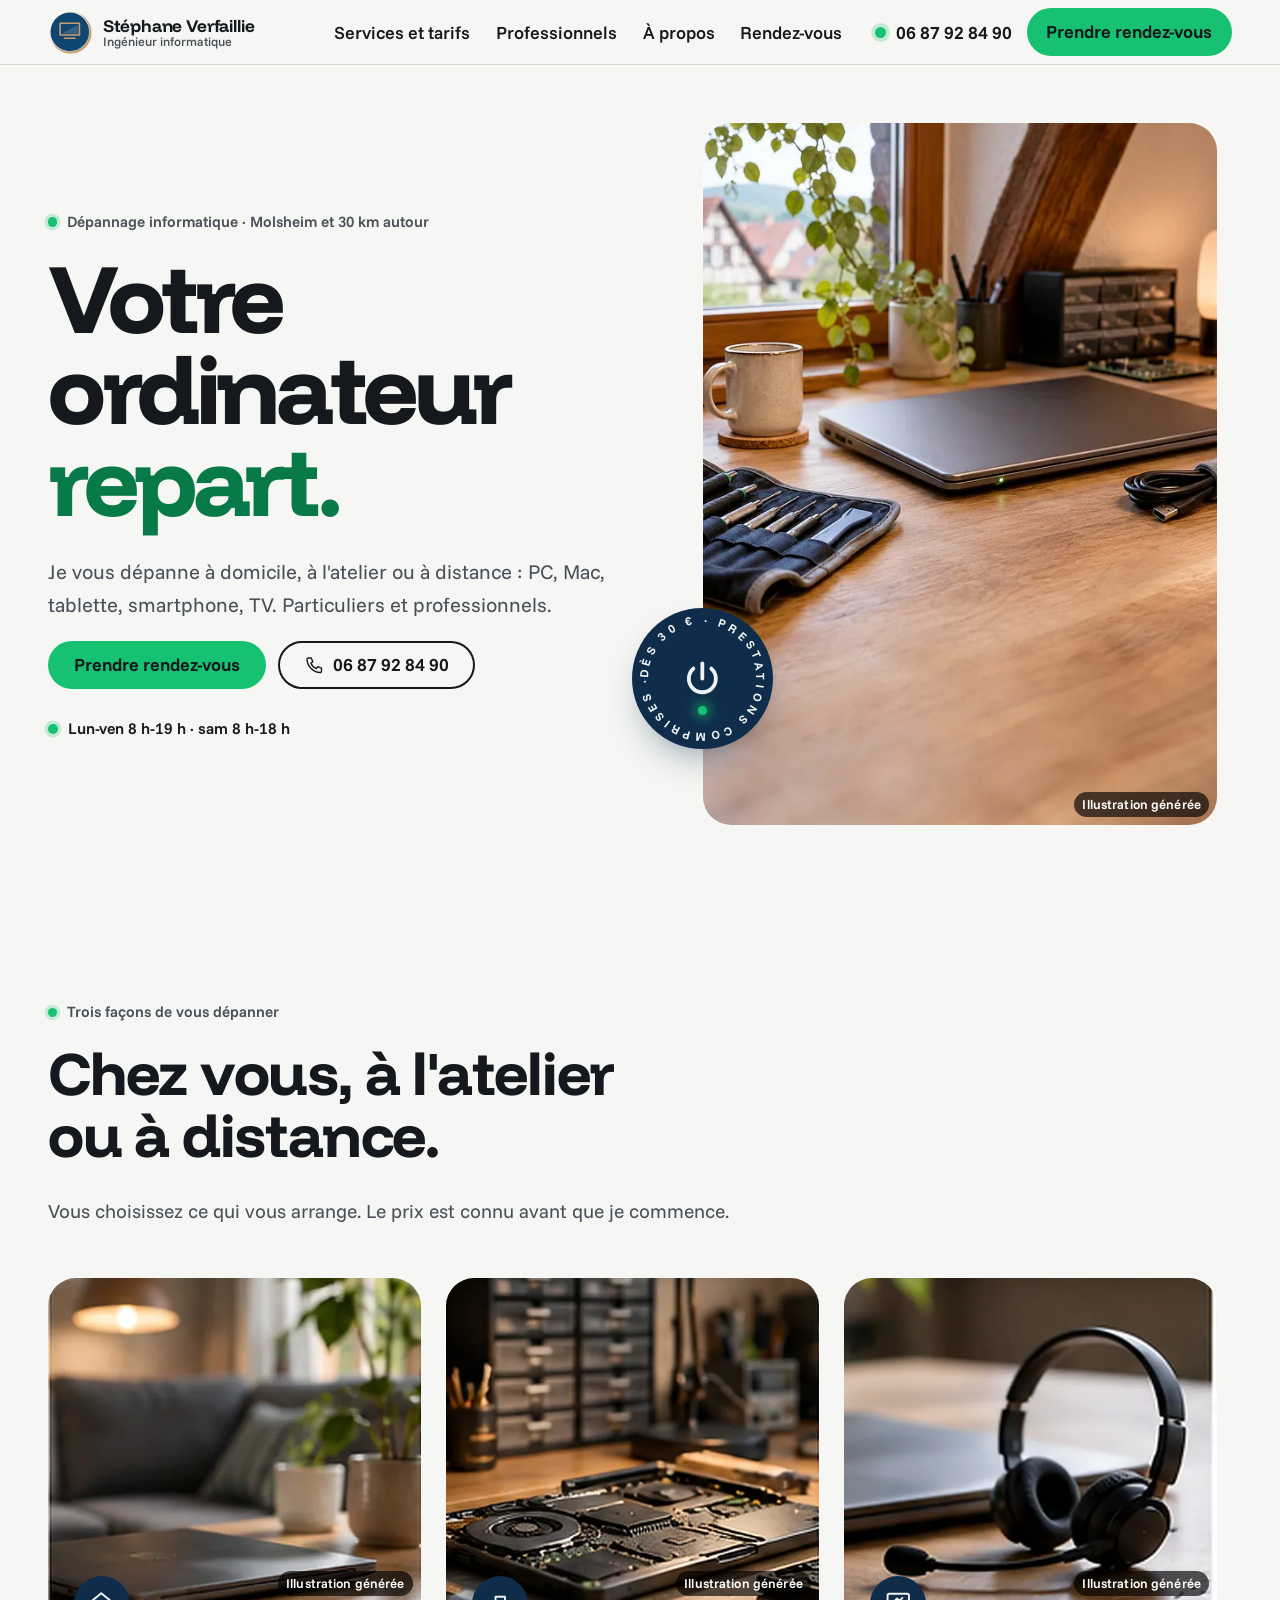
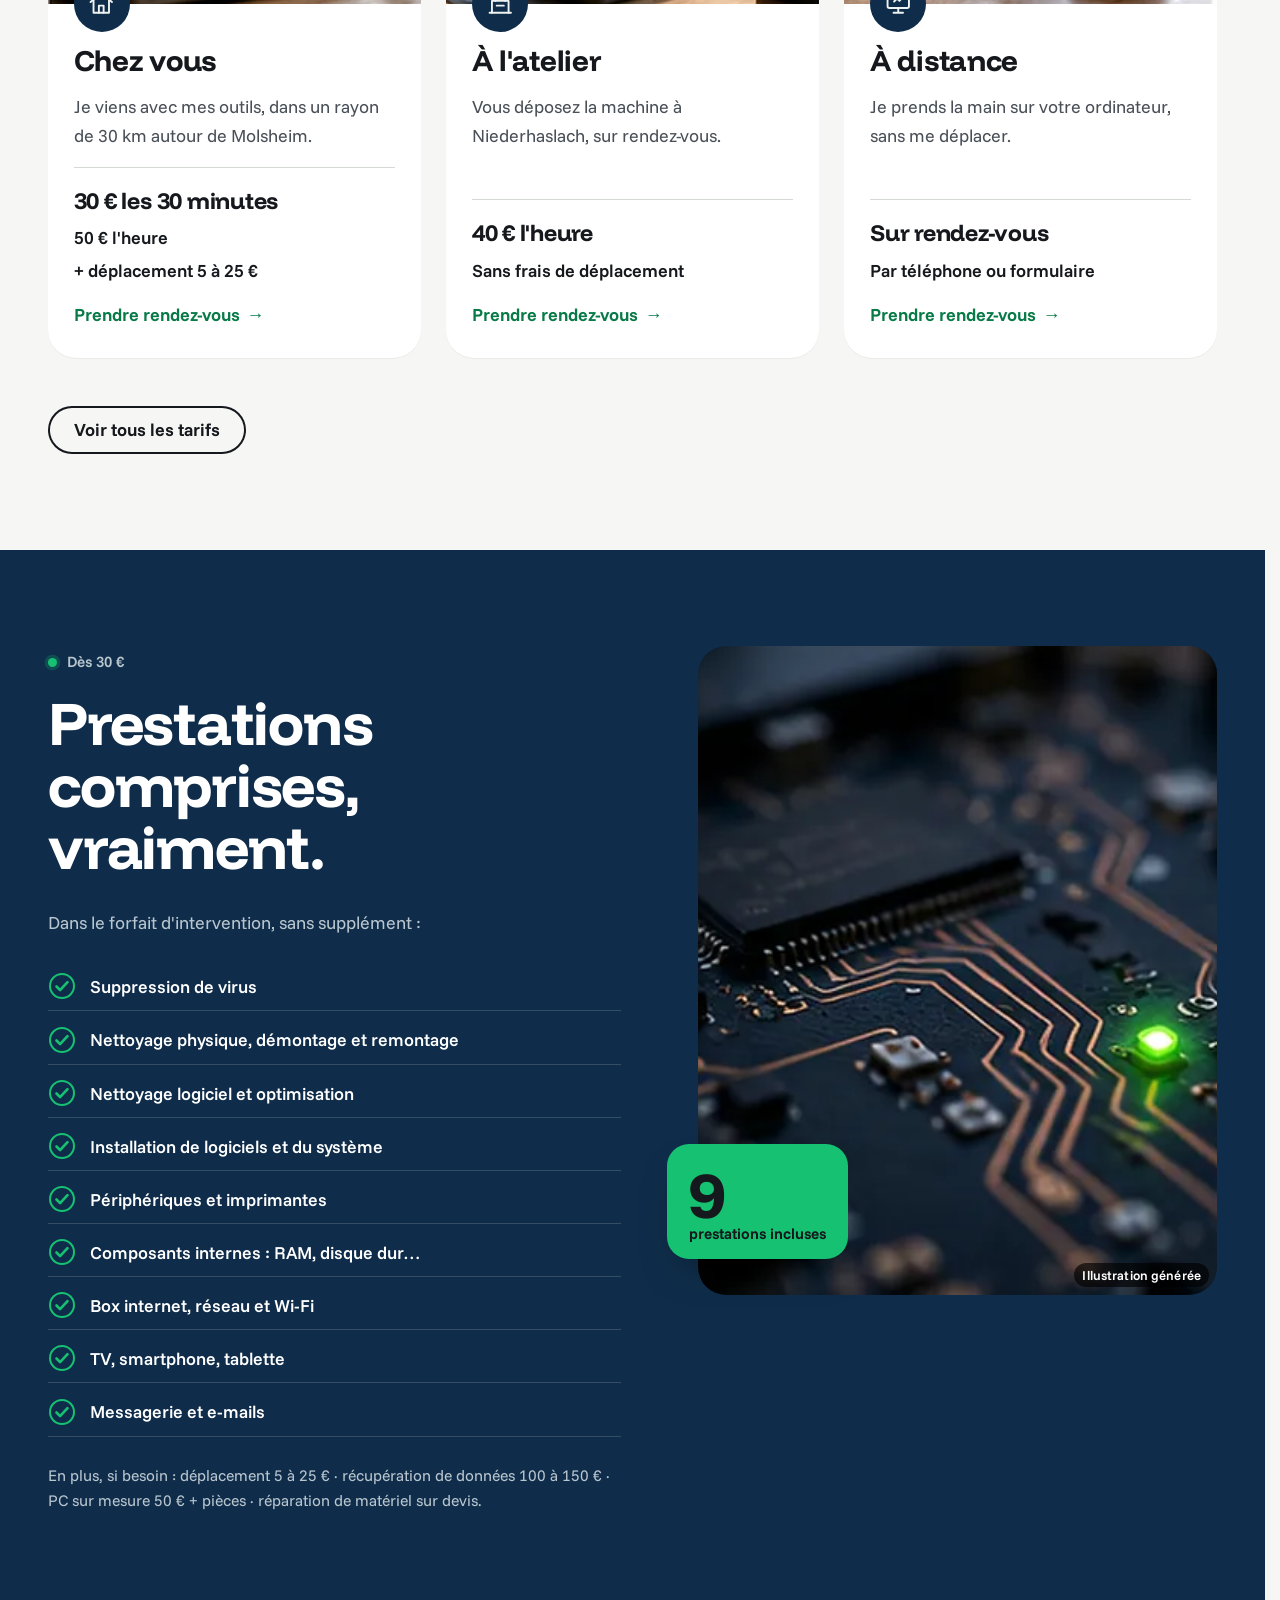
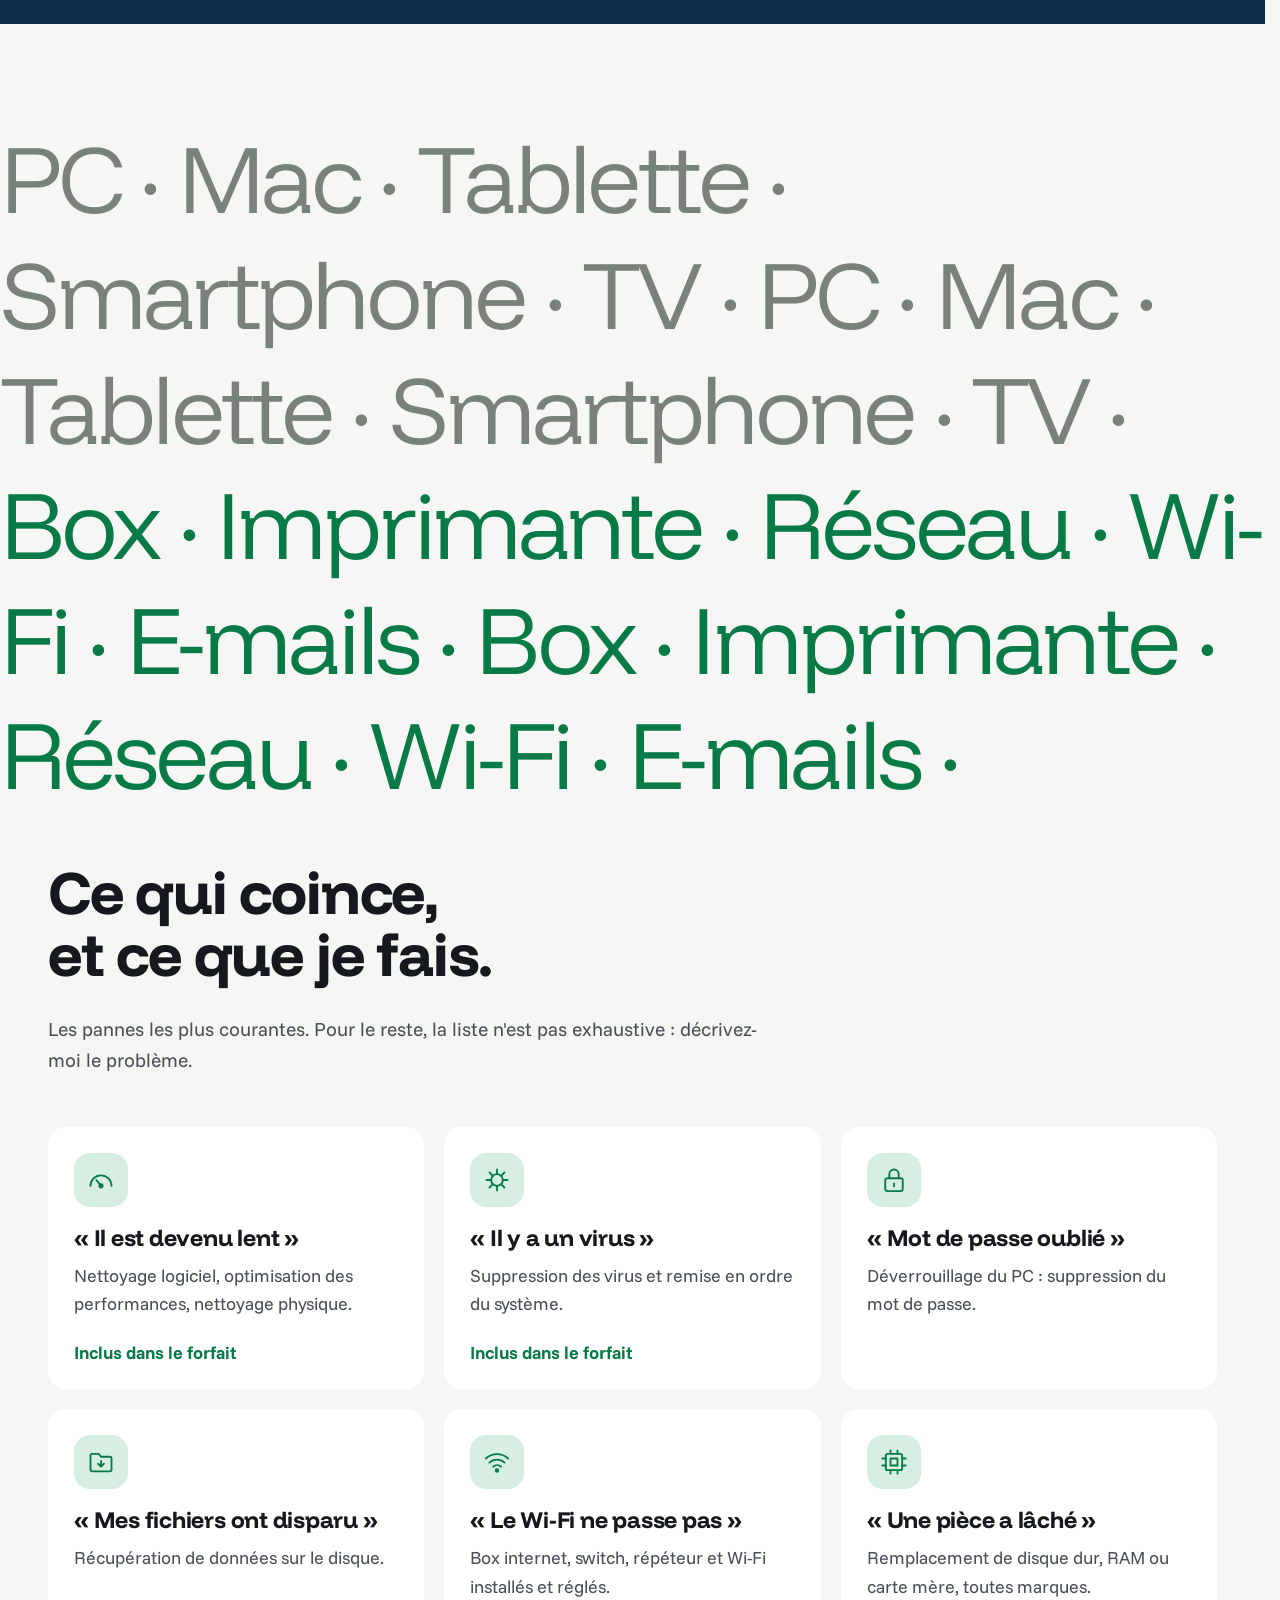
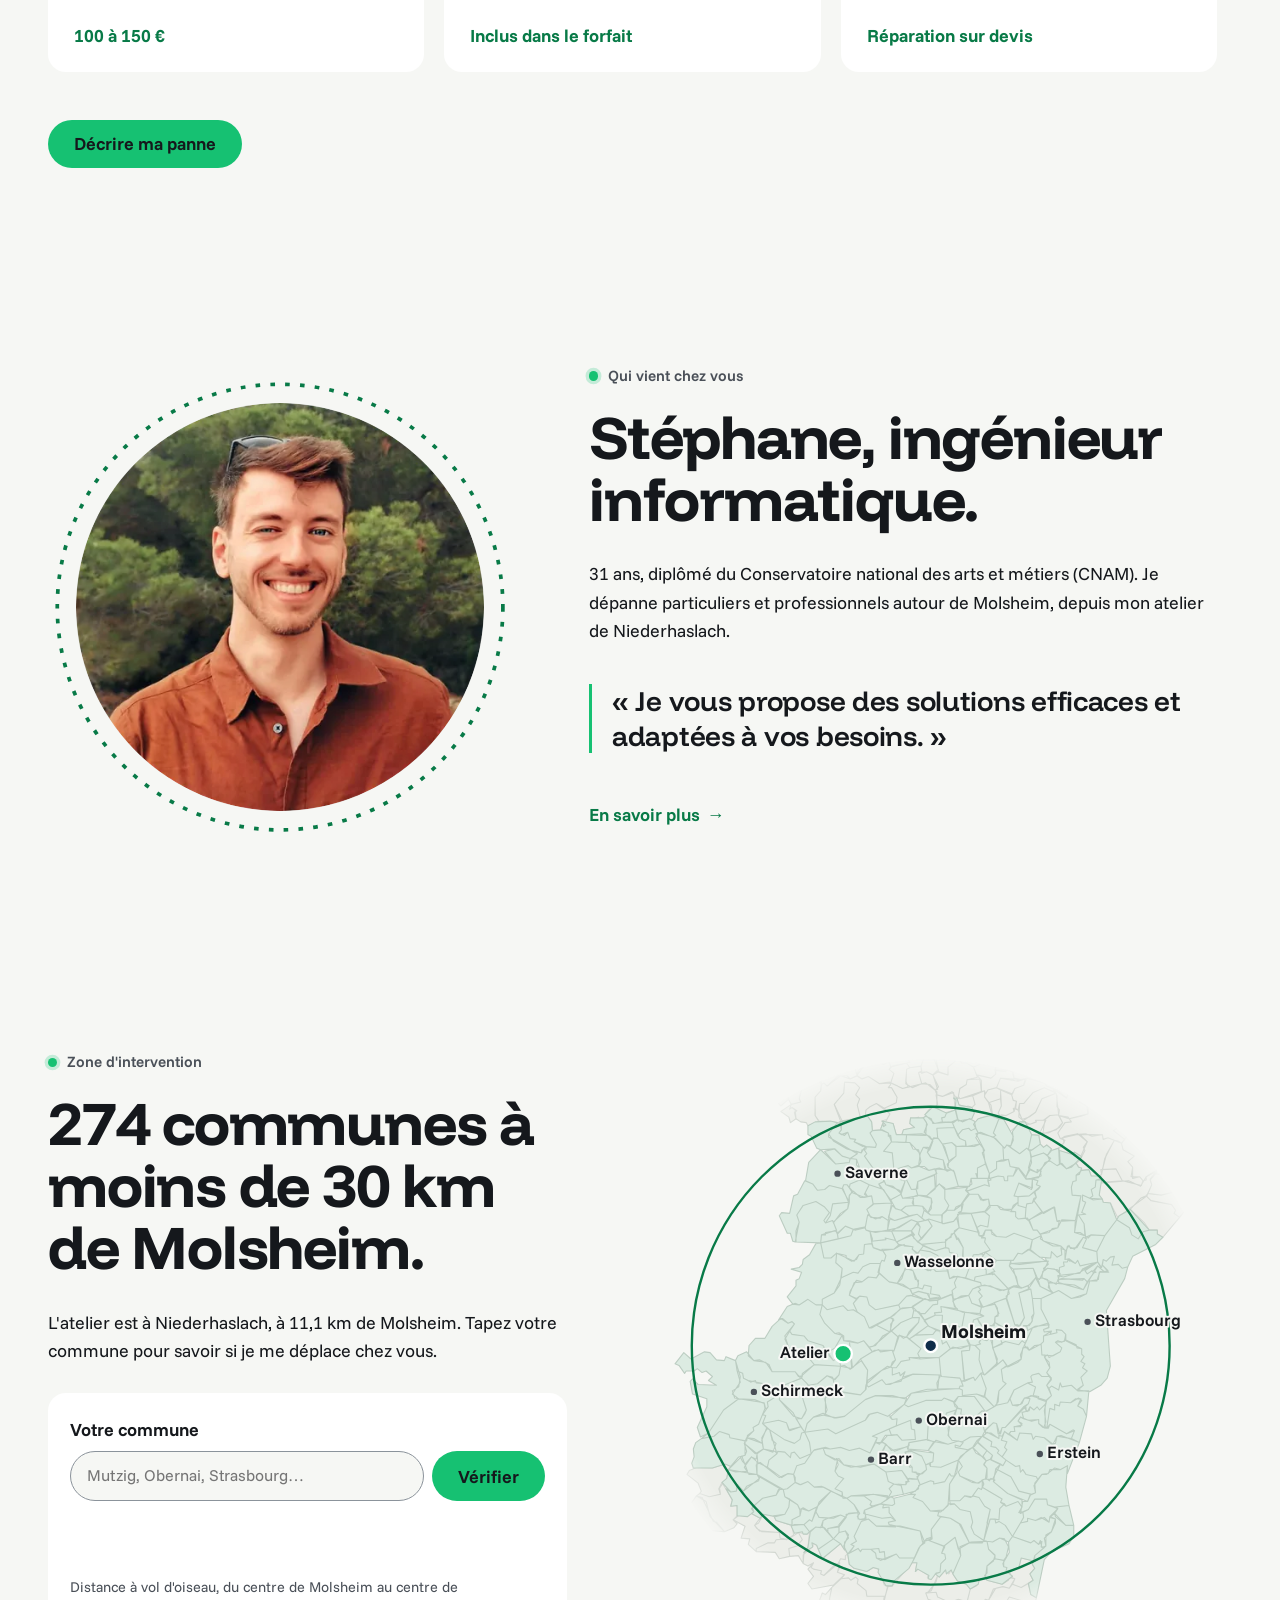
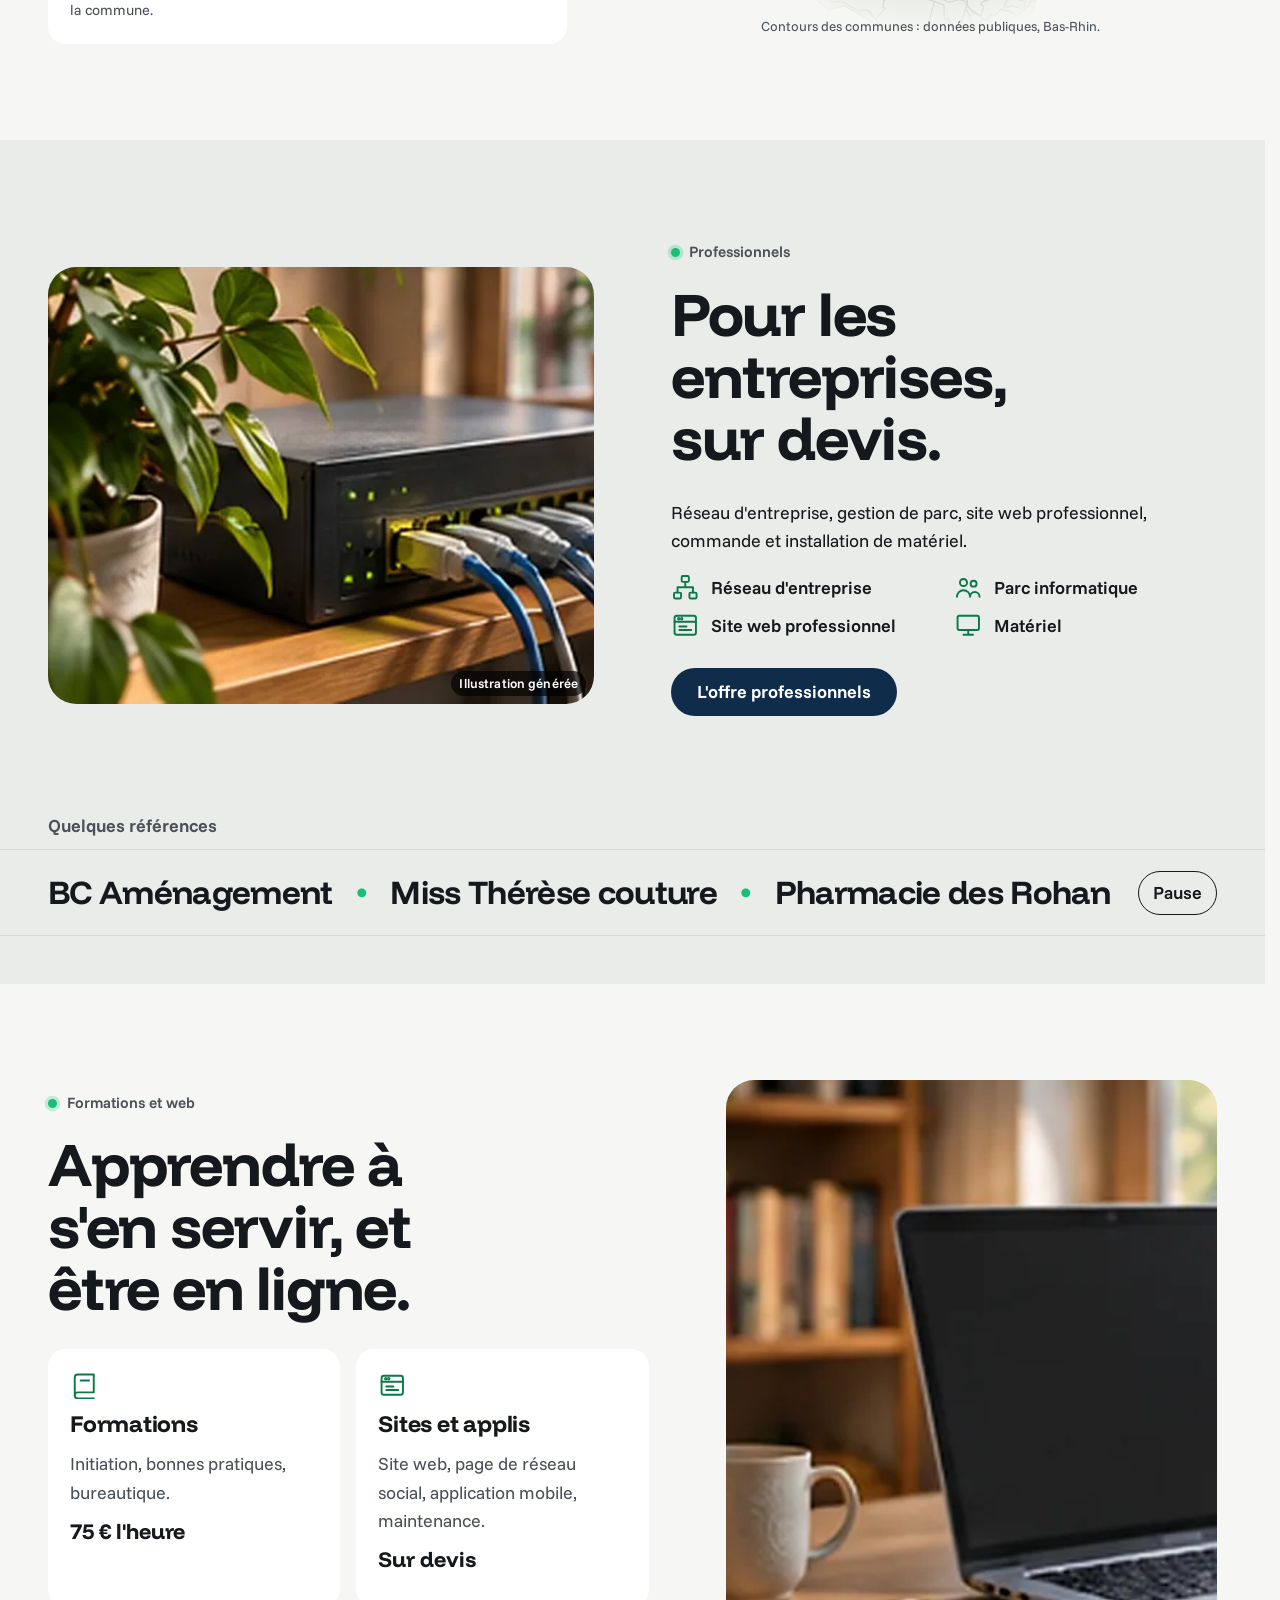
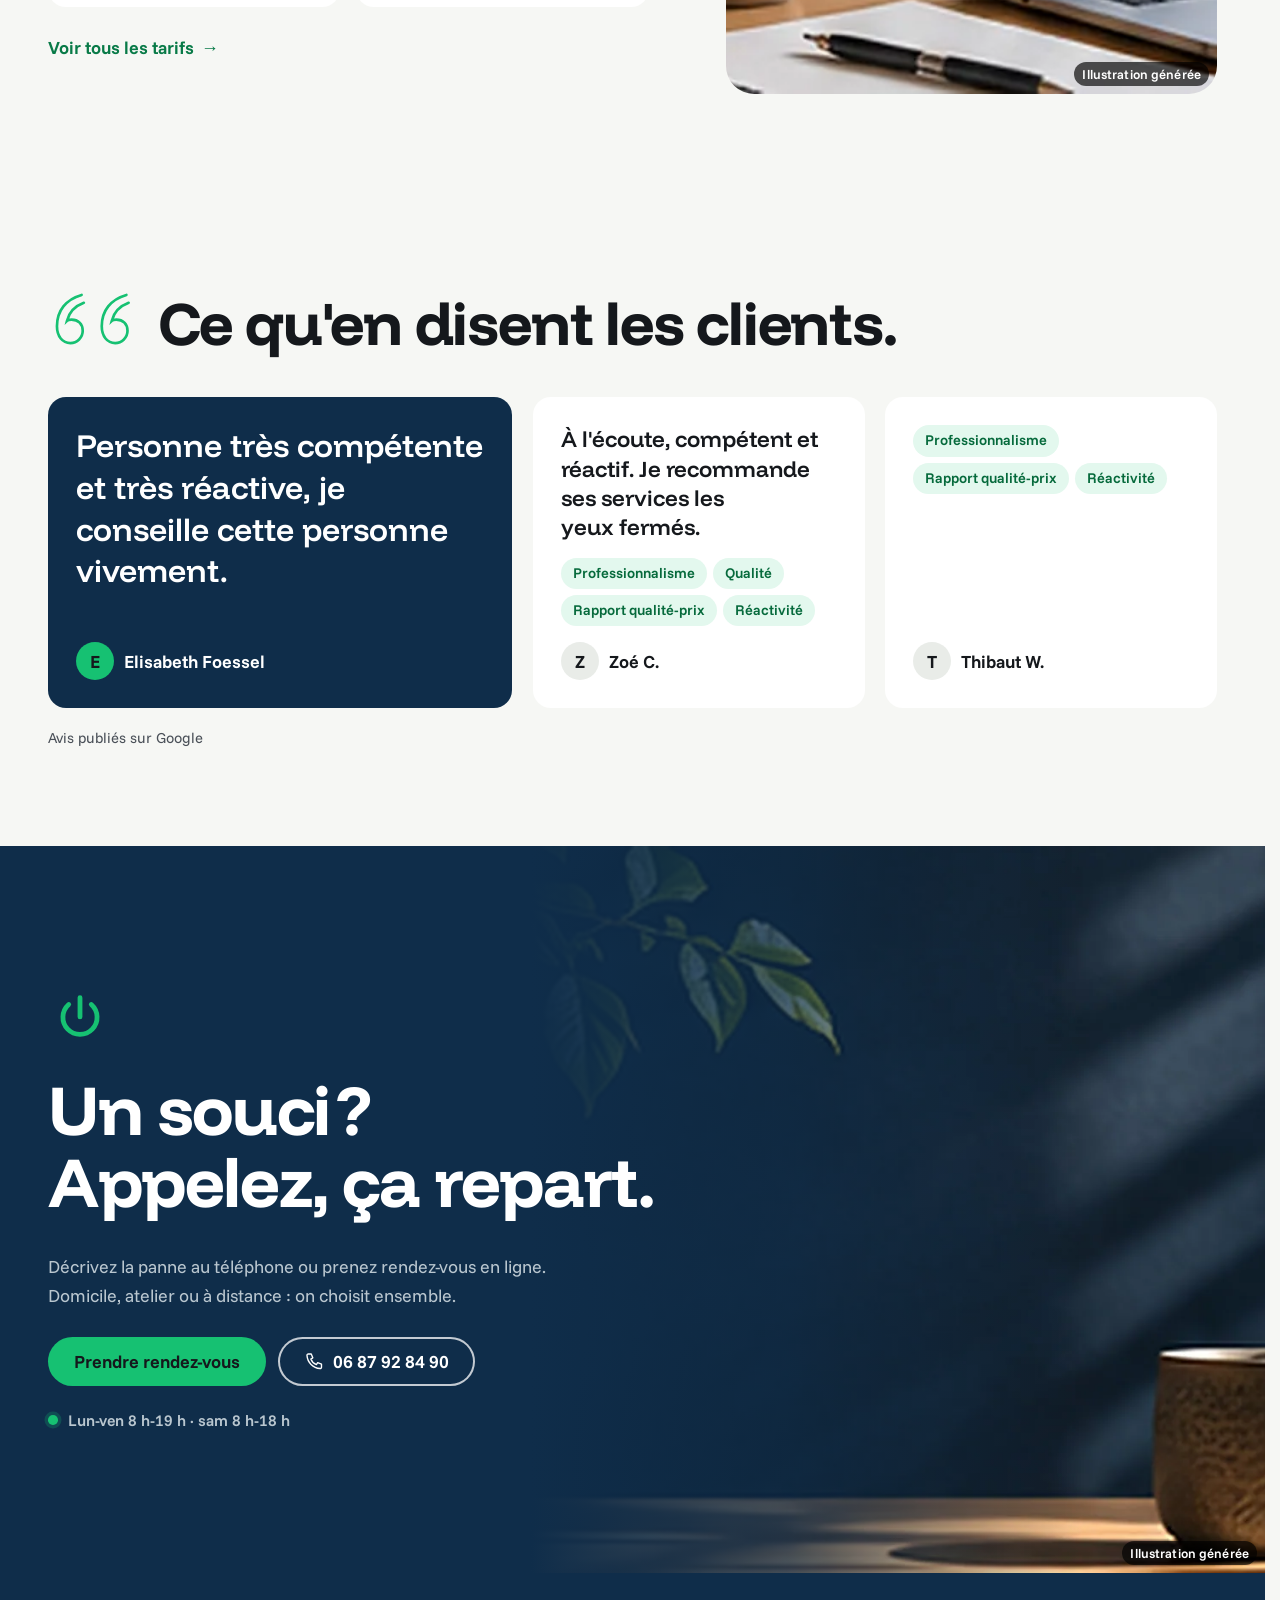
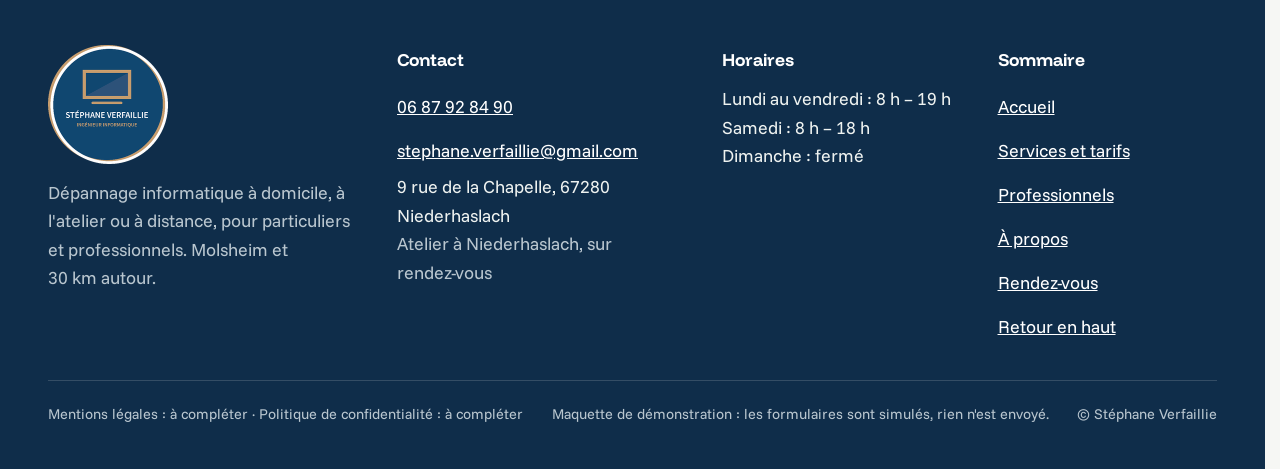
==== index.html @ b4c28b8e "Maquette v1" ====
<!doctype html>
<html lang="fr" data-v="1">
<head>
<meta charset="utf-8">
<meta name="viewport" content="width=device-width, initial-scale=1, viewport-fit=cover">
<title>Stéphane Verfaillie : dépannage informatique autour de Molsheim</title>
<meta name="description" content="Dépannage informatique à domicile, en atelier ou à distance, dès 30 €. PC, Mac, tablette, smartphone, TV. Molsheim et 30 km autour.">
<meta name="robots" content="noindex, nofollow">
<link rel="canonical" href="https://stephane-verfaillie-maquette.vercel.app/">
<style>:root{--fond:#f6f7f4;--texte:#15181c;--voile-fond:#0f2d4a;--ouverture-fond:#0f2d4a;--menu-fond:#f6f7f4}:root { --entete-h: 72px; --barres-h: 0px; } html { background: var(--fond); color: var(--texte); scrollbar-gutter: stable; } body { margin: 0; background: var(--fond); } html.js:not(.secours):not([data-arrivee="retour"]) [data-anime] { opacity: 0; } html.js:not(.secours):not([data-arrivee="retour"]) [data-anime].vu { opacity: 1; } [data-voile] { position: fixed; inset: 0; z-index: 900; background: var(--voile-fond); transform: translateY(100%); visibility: hidden; pointer-events: none; } html[data-arrivee="voile"]:not(.voile-leve):not(.secours) [data-voile] { transform: none; visibility: visible; } html.secours [data-voile] { visibility: hidden !important; } .ouverture-panneau { position: fixed; inset: 0; z-index: 850; display: none; place-content: center; justify-items: center; background: var(--ouverture-fond, var(--voile-fond)); color: var(--fond); text-align: center; } html.js[data-arrivee="intro"]:not(.secours):not(.intro-finie) .ouverture-panneau { display: grid; } html.defilement-bloque, html.defilement-bloque body, html.js[data-arrivee="intro"]:not(.secours):not(.intro-finie), html.js[data-arrivee="intro"]:not(.secours):not(.intro-finie) body, html[data-arrivee="voile"]:not(.voile-leve):not(.secours), html[data-arrivee="voile"]:not(.voile-leve):not(.secours) body { overflow: hidden; } html.js[data-arrivee="intro"]:not(.secours):not(.intro-finie) { background-color: var(--ouverture-fond, var(--voile-fond)); } html[data-arrivee="voile"]:not(.voile-leve):not(.secours) { background-color: var(--voile-fond); }</style>
<script>(function () {
var d = document.documentElement, ss = null, ls = null;
try { ss = window.sessionStorage; ls = window.localStorage; } catch (e) {}
d.classList.add('js');
var nav = performance.getEntriesByType ? performance.getEntriesByType('navigation')[0] : null;
var type = nav ? nav.type : 'navigate';
var depart = null;
try { depart = JSON.parse(ss.getItem('socle:depart') || 'null'); ss.removeItem('socle:depart'); } catch (e) {}
if (depart && !(Date.now() - depart.t < 15000)) depart = null;
var mode = type === 'back_forward' ? 'retour' : type === 'reload' ? 'intro' : depart ? 'voile' : 'intro';
d.setAttribute('data-arrivee', mode);
if (mode === 'voile' && depart.couleur) d.style.setProperty('--voile-fond', depart.couleur);
if (type === 'reload' && 'scrollRestoration' in history) {
history.scrollRestoration = 'manual';
}
try {
var choisie = ls && ls.getItem('socle:langue');
var langue = (d.lang || '').slice(0, 2);
if (choisie && choisie !== langue && type === 'navigate' && !depart) {
var alt = document.querySelector('link[rel="alternate"][hreflang="' + choisie + '"]');
if (alt) location.replace(new URL(alt.href).pathname + location.search + location.hash);
}
} catch (e) {}
setTimeout(function () { if (!d.classList.contains('demarre')) d.classList.add('secours'); }, 2000);
})();</script>
<link rel="preload" href="/assets/polices/funnel-display.woff2" as="font" type="font/woff2" crossorigin>
<link rel="stylesheet" href="/assets/css/socle.css?v=1">
<link rel="stylesheet" href="/assets/css/site.css?v=1">
<link rel="modulepreload" href="/assets/js/site.js?v=1">
<link rel="modulepreload" href="/assets/js/socle/index.js?v=1">
<script src="/assets/vendor/gsap.min.js" defer></script>
<script src="/assets/vendor/ScrollTrigger.min.js" defer></script>
<script src="/assets/vendor/SplitText.min.js" defer></script>
<script type="module" src="/assets/js/site.js?v=1"></script>
<meta name="theme-color" content="#f6f7f4">
<link rel="icon" href="/assets/images/favicon.svg" type="image/svg+xml">
<link rel="apple-touch-icon" href="/assets/images/apple-touch-icon.png">
<meta property="og:type" content="website">
<meta property="og:site_name" content="Stéphane Verfaillie">
<meta property="og:locale" content="fr_FR">
<meta property="og:title" content="Stéphane Verfaillie : dépannage informatique autour de Molsheim">
<meta property="og:description" content="Dépannage informatique à domicile, en atelier ou à distance, dès 30 €. PC, Mac, tablette, smartphone, TV. Molsheim et 30 km autour.">
<meta property="og:url" content="https://stephane-verfaillie-maquette.vercel.app/">
<meta property="og:image" content="https://stephane-verfaillie-maquette.vercel.app/assets/partage/accueil-fr.jpg">
<meta property="og:image:width" content="1200">
<meta property="og:image:height" content="630">
<meta property="og:image:alt" content="Stéphane Verfaillie, dépannage informatique : votre ordinateur repart">
<meta name="twitter:card" content="summary_large_image">
<script type="application/ld+json">{"@context":"https://schema.org","@type":"LocalBusiness","name":"Stéphane Verfaillie, dépannage informatique","url":"https://stephane-verfaillie-maquette.vercel.app/","telephone":"+33687928490","email":"stephane.verfaillie@gmail.com","address":{"@type":"PostalAddress","streetAddress":"9 rue de la Chapelle","postalCode":"67280","addressLocality":"Niederhaslach","addressCountry":"FR"},"areaServed":"Molsheim et 30 km alentour","priceRange":"dès 30 €","openingHoursSpecification":[{"@type":"OpeningHoursSpecification","dayOfWeek":["Monday","Tuesday","Wednesday","Thursday","Friday"],"opens":"08:00","closes":"19:00"},{"@type":"OpeningHoursSpecification","dayOfWeek":"Saturday","opens":"08:00","closes":"18:00"}],"description":"Dépannage informatique à domicile, en atelier ou à distance, pour particuliers et professionnels, autour de Molsheim."}</script>
</head>
<body id="haut">
<div data-voile data-forme="iris" aria-hidden="true"><div class="voile-contenu"><svg class="voile-marche" viewBox="0 0 120 120" width="56" height="56"><path d="M38.8 34.6 A32 32 0 1 0 81.2 34.6"/><path d="M60 22 V58"/></svg><span data-voile-libelle>Accueil</span></div></div>
<div class="ouverture-panneau" data-ouverture aria-hidden="true">
  <svg class="ouverture-marche" viewBox="0 0 120 120" width="120" height="120" data-ouverture-objet><circle class="om-fond" cx="60" cy="60" r="58"/><path class="om-anneau" d="M38.8 34.6 A32 32 0 1 0 81.2 34.6" pathLength="1"/><path class="om-trait" d="M60 22 V58" pathLength="1"/><circle class="om-led" cx="60" cy="104" r="4"/></svg>
  <span class="ouverture-trait"></span>
  <p class="ouverture-nom">Stéphane Verfaillie</p>
  <p class="ouverture-ligne">Dépannage informatique</p>
</div>
<a class="evitement" href="#contenu">Aller au contenu</a>
<header data-entete>
  <div class="entete-rangee">
    <a class="entete-logo" href="/" data-libelle="Accueil" aria-current="page">
      <img src="/assets/images/logo.svg" alt="" width="44" height="44"><span class="entete-nom">Stéphane Verfaillie<small>Ingénieur informatique</small></span>
    </a>
    <nav data-nav aria-label="Navigation principale">
      <ul><li><a href="/services" data-libelle="Services et tarifs">Services et tarifs</a></li><li><a href="/professionnels" data-libelle="Professionnels">Professionnels</a></li><li><a href="/a-propos" data-libelle="À propos">À propos</a></li><li><a href="/rendez-vous" data-libelle="Rendez-vous">Rendez-vous</a></li></ul>
    </nav>
    <div class="entete-actions">
      <a class="entete-tel" href="tel:+33687928490" aria-label="Appeler 06 87 92 84 90"><span class="voyant" data-statut-voyant aria-hidden="true"></span><span>06 87 92 84 90</span></a>
      <a class="bouton bouton--entete" href="/rendez-vous" data-libelle="Rendez-vous">Prendre rendez-vous</a>
      <button type="button" data-menu-bouton aria-controls="menu" aria-expanded="false" data-libelle-ouvrir="Menu" data-libelle-fermer="Fermer"><span data-libelle-bouton>Menu</span></button>
      <a class="menu-sansjs" href="#menu" data-menu-lien>Menu</a>
    </div>
  </div>
</header>
<script>/* Avant le premier affichage : rangées de la navigation (même règle que ajusterNav dans assets/js/socle/entete.js)
   et hauteur réelle de l'en-tête, pour que rien ne saute quand le JavaScript du site prend la main. */
(function () {
  var h = document.documentElement, u = document.querySelector('[data-nav] ul'), e = document.querySelector('[data-entete]');
  if (u) {
    var deborde = function () { return u.scrollWidth > u.clientWidth + 1; }, c = deborde();
    if (c && window.matchMedia('(min-width: 900px)').matches) {
      h.classList.add('nav-deux-rangees'); c = deborde();
      if (c) { h.classList.add('nav-deux-lignes'); var a = u.querySelector('a'); c = !a || u.getBoundingClientRect().height > a.getBoundingClientRect().height * 2.5; }
      if (c) h.classList.remove('nav-deux-rangees', 'nav-deux-lignes');
    }
    if (c) h.classList.add('nav-compacte');
  }
  if (e) h.style.setProperty('--entete-h', Math.round(e.getBoundingClientRect().height) + 'px');
})();</script>
<span id="menu-ferme" aria-hidden="true"></span>
<div id="menu" data-menu role="dialog" aria-modal="true" aria-label="Menu">
  <p class="menu-sansjs-fermer"><a href="#menu-ferme">Fermer</a></p>
  <ul><li style="--i:0"><a href="/" class="menu-lien" data-libelle="Accueil" aria-current="page">Accueil</a></li><li style="--i:1"><a href="/services" class="menu-lien" data-libelle="Services et tarifs">Services et tarifs</a></li><li style="--i:2"><a href="/professionnels" class="menu-lien" data-libelle="Professionnels">Professionnels</a></li><li style="--i:3"><a href="/a-propos" class="menu-lien" data-libelle="À propos">À propos</a></li><li style="--i:4"><a href="/rendez-vous" class="menu-lien" data-libelle="Rendez-vous">Rendez-vous</a></li></ul>
  <p><a class="bouton" href="tel:+33687928490">Appeler 06 87 92 84 90</a></p>
</div>
<main id="contenu" tabindex="-1">
<section class="hero" id="debut">
  <div class="hero-texte">
    <p class="surtitre hero-surtitre masque-ecran-tres-bas" data-anime="gsap"><span class="voyant" aria-hidden="true"></span>Dépannage informatique · Molsheim et 30 km autour</p>
    <h1 class="hero-titre"><span class="ligne-masque"><span class="hero-ligne">Votre ordinateur</span></span><span class="ligne-masque"><span class="hero-ligne"><em>repart.</em></span></span></h1>
    <p class="hero-intro masque-ecran-tres-bas" data-anime="gsap">Je vous dépanne à domicile, à l&#39;atelier ou à distance : PC, Mac, tablette, smartphone, TV. Particuliers et professionnels.</p>
    <p class="hero-actions" data-anime="gsap">
      <a href="/rendez-vous" class="bouton" data-libelle="Rendez-vous" data-action-principale data-survol="magnetique">Prendre rendez-vous</a>
      <a class="bouton bouton--contour" href="tel:+33687928490" aria-label="Appeler le 06 87 92 84 90"><svg class="icone icone--bouton" viewBox="0 0 24 24" fill="none" stroke="currentColor" stroke-width="1.6" stroke-linecap="round" stroke-linejoin="round" aria-hidden="true"><path d="M5 3.5h3.5l1.8 4.5-2.3 1.5a11 11 0 0 0 6.5 6.5l1.5-2.3 4.5 1.8V19a1.5 1.5 0 0 1-1.6 1.5A16.5 16.5 0 0 1 3.5 5.1 1.5 1.5 0 0 1 5 3.5Z"/></svg>06 87 92 84 90</a>
    </p>
    <div class="hero-bas" data-anime="gsap">
      <p class="statut " data-statut data-info-cle><span class="voyant voyant--vit" aria-hidden="true"></span><span data-statut-texte>Lun-ven 8 h-19 h · sam 8 h-18 h</span></p>
      <div class="pastille" data-iris-centre="disque">
        <svg class="pastille-texte" viewBox="0 0 200 200" aria-hidden="true" data-effet="badge"><defs><path id="pastille-cercle" d="M100 100 m-77 0 a77 77 0 1 1 154 0 a77 77 0 1 1 -154 0"/></defs><text><textPath href="#pastille-cercle" textLength="482" lengthAdjust="spacing">Dès 30 € · prestations comprises · </textPath></text></svg>
        <svg class="pastille-marche" viewBox="0 0 120 120" aria-hidden="true"><path d="M38.8 34.6 A32 32 0 1 0 81.2 34.6"/><path d="M60 22 V58"/></svg>
        <span class="pastille-led" aria-hidden="true" data-boucle-css></span>
        <span class="visuellement-cache">Dès 30 €, prestations comprises</span>
      </div>
    </div>
  </div>
  <figure class="media hero-photo" data-grok data-fx="parallaxe" data-fx-force="6" data-boucle-css style="--cadrage:50% 50%">
  <picture>
    <img src="/assets/images/grok/accueil-ouverture-784.webp" srcset="/assets/images/grok/accueil-ouverture-480.webp 480w, /assets/images/grok/accueil-ouverture-640.webp 640w, /assets/images/grok/accueil-ouverture-784.webp 784w" sizes="(max-width: 760px) 92vw, 42vw" alt="Portable fermé sur un établi clair près d&#39;une fenêtre, son voyant vert allumé" width="784" height="980" fetchpriority="high" loading="eager" decoding="async">
  </picture><figcaption class="mention-ia">Illustration générée</figcaption>
</figure>
</section>
<section class="facons section" id="facons">
  <div class="conteneur">
    <div class="section-tete">
      <p class="surtitre"><span class="voyant" aria-hidden="true"></span>Trois façons de vous dépanner</p>
      <h2 data-anime="lignes">Chez vous, à l&#39;atelier ou à distance.</h2>
      <p data-anime>Vous choisissez ce qui vous arrange. Le prix est connu avant que je commence.</p>
    </div>
    <div class="facons-grille rangee-tel" data-anime="cascade" tabindex="0" role="region" aria-label="Trois façons de vous dépanner">
      <article class="facon">
        <figure class="media facon-media" data-grok style="--cadrage:50% 50%">
  <picture>
    <img src="/assets/images/grok/facon-domicile-784.webp" srcset="/assets/images/grok/facon-domicile-480.webp 480w, /assets/images/grok/facon-domicile-640.webp 640w, /assets/images/grok/facon-domicile-784.webp 784w" sizes="(max-width: 760px) 92vw, 30vw" alt="Portable fermé sur la table basse d&#39;un salon" width="784" height="1176" loading="lazy" decoding="async">
  </picture><figcaption class="mention-ia">Illustration générée</figcaption>
</figure>
        <div class="facon-corps">
          <span class="facon-icone"><svg class="icone" viewBox="0 0 24 24" fill="none" stroke="currentColor" stroke-width="1.6" stroke-linecap="round" stroke-linejoin="round" aria-hidden="true"><path d="M3 11 12 3.5 21 11"/><path d="M5.5 9v11h13V9"/><path d="M10 20v-6h4v6"/></svg></span>
          <h3>Chez vous</h3>
          <p>Je viens avec mes outils, dans un rayon de 30 km autour de Molsheim.</p>
          <ul class="facon-prix"><li data-prix>30 € les 30 minutes</li><li>50 € l&#39;heure</li><li>+ déplacement 5 à 25 €</li></ul>
          <a href="/rendez-vous?lieu=domicile" class="lien-fleche" data-libelle="Rendez-vous">Prendre rendez-vous</a>
        </div>
      </article><article class="facon">
        <figure class="media facon-media" data-grok style="--cadrage:50% 50%">
  <picture>
    <img src="/assets/images/grok/facon-atelier-784.webp" srcset="/assets/images/grok/facon-atelier-480.webp 480w, /assets/images/grok/facon-atelier-640.webp 640w, /assets/images/grok/facon-atelier-784.webp 784w" sizes="(max-width: 760px) 92vw, 30vw" alt="Portable ouvert par en dessous sur un établi, sous une lampe" width="784" height="1176" loading="lazy" decoding="async">
  </picture><figcaption class="mention-ia">Illustration générée</figcaption>
</figure>
        <div class="facon-corps">
          <span class="facon-icone"><svg class="icone" viewBox="0 0 24 24" fill="none" stroke="currentColor" stroke-width="1.6" stroke-linecap="round" stroke-linejoin="round" aria-hidden="true"><path d="M3 20h18"/><path d="M5 20V10h14v10"/><path d="M8 10V6.5h8V10"/><path d="M9 14h6"/></svg></span>
          <h3>À l&#39;atelier</h3>
          <p>Vous déposez la machine à Niederhaslach, sur rendez-vous.</p>
          <ul class="facon-prix"><li data-prix>40 € l&#39;heure</li><li>Sans frais de déplacement</li></ul>
          <a href="/rendez-vous?lieu=atelier" class="lien-fleche" data-libelle="Rendez-vous">Prendre rendez-vous</a>
        </div>
      </article><article class="facon">
        <figure class="media facon-media" data-grok style="--cadrage:50% 50%">
  <picture>
    <img src="/assets/images/grok/facon-distance-784.webp" srcset="/assets/images/grok/facon-distance-480.webp 480w, /assets/images/grok/facon-distance-640.webp 640w, /assets/images/grok/facon-distance-784.webp 784w" sizes="(max-width: 760px) 92vw, 30vw" alt="Casque micro posé sur un bureau, près d&#39;une fenêtre" width="784" height="1176" loading="lazy" decoding="async">
  </picture><figcaption class="mention-ia">Illustration générée</figcaption>
</figure>
        <div class="facon-corps">
          <span class="facon-icone"><svg class="icone" viewBox="0 0 24 24" fill="none" stroke="currentColor" stroke-width="1.6" stroke-linecap="round" stroke-linejoin="round" aria-hidden="true"><rect x="3" y="4" width="18" height="12" rx="1.5"/><path d="M8 20h8M12 16v4"/><path d="M8.5 10.5 11 8l2 2 2.5-2.5"/></svg></span>
          <h3>À distance</h3>
          <p>Je prends la main sur votre ordinateur, sans me déplacer.</p>
          <ul class="facon-prix"><li data-prix>Sur rendez-vous</li><li>Par téléphone ou formulaire</li></ul>
          <a href="/rendez-vous?lieu=distance" class="lien-fleche" data-libelle="Rendez-vous">Prendre rendez-vous</a>
        </div>
      </article>
    </div>
    <p class="section-pied" data-anime><a href="/services#tarifs" class="bouton bouton--contour" data-libelle="Services et tarifs">Voir tous les tarifs</a></p>
  </div>
</section>
<section class="compris bande-nuit" id="compris">
  <div class="conteneur compris-grille">
    <div class="compris-texte">
      <p class="surtitre surtitre--clair"><span class="voyant" aria-hidden="true"></span>Dès 30 €</p>
      <h2 data-anime="lignes">Prestations comprises, vraiment.</h2>
      <p data-anime>Dans le forfait d&#39;intervention, sans supplément :</p>
      <ul class="compris-liste"><li data-coche><svg class="coche" viewBox="0 0 28 28" aria-hidden="true" data-effet="coche"><circle cx="14" cy="14" r="12" pathLength="1"/><path d="M8.5 14.5l3.6 3.6 7.4-8" pathLength="1"/></svg><span>Suppression de virus</span></li><li data-coche><svg class="coche" viewBox="0 0 28 28" aria-hidden="true" data-effet="coche"><circle cx="14" cy="14" r="12" pathLength="1"/><path d="M8.5 14.5l3.6 3.6 7.4-8" pathLength="1"/></svg><span>Nettoyage physique, démontage et remontage</span></li><li data-coche><svg class="coche" viewBox="0 0 28 28" aria-hidden="true" data-effet="coche"><circle cx="14" cy="14" r="12" pathLength="1"/><path d="M8.5 14.5l3.6 3.6 7.4-8" pathLength="1"/></svg><span>Nettoyage logiciel et optimisation</span></li><li data-coche><svg class="coche" viewBox="0 0 28 28" aria-hidden="true" data-effet="coche"><circle cx="14" cy="14" r="12" pathLength="1"/><path d="M8.5 14.5l3.6 3.6 7.4-8" pathLength="1"/></svg><span>Installation de logiciels et du système</span></li><li data-coche><svg class="coche" viewBox="0 0 28 28" aria-hidden="true" data-effet="coche"><circle cx="14" cy="14" r="12" pathLength="1"/><path d="M8.5 14.5l3.6 3.6 7.4-8" pathLength="1"/></svg><span>Périphériques et imprimantes</span></li><li data-coche><svg class="coche" viewBox="0 0 28 28" aria-hidden="true" data-effet="coche"><circle cx="14" cy="14" r="12" pathLength="1"/><path d="M8.5 14.5l3.6 3.6 7.4-8" pathLength="1"/></svg><span>Composants internes : RAM, disque dur…</span></li><li data-coche><svg class="coche" viewBox="0 0 28 28" aria-hidden="true" data-effet="coche"><circle cx="14" cy="14" r="12" pathLength="1"/><path d="M8.5 14.5l3.6 3.6 7.4-8" pathLength="1"/></svg><span>Box internet, réseau et Wi-Fi</span></li><li data-coche><svg class="coche" viewBox="0 0 28 28" aria-hidden="true" data-effet="coche"><circle cx="14" cy="14" r="12" pathLength="1"/><path d="M8.5 14.5l3.6 3.6 7.4-8" pathLength="1"/></svg><span>TV, smartphone, tablette</span></li><li data-coche><svg class="coche" viewBox="0 0 28 28" aria-hidden="true" data-effet="coche"><circle cx="14" cy="14" r="12" pathLength="1"/><path d="M8.5 14.5l3.6 3.6 7.4-8" pathLength="1"/></svg><span>Messagerie et e-mails</span></li></ul>
      <p class="compris-plus" data-anime>En plus, si besoin : déplacement 5 à 25 € · récupération de données 100 à 150 € · PC sur mesure 50 € + pièces · réparation de matériel sur devis.</p>
    </div>
    <div class="compris-visuel">
      <figure class="media compris-media" data-grok data-fx="parallaxe" style="--cadrage:50% 50%">
  <picture>
    <img src="/assets/images/grok/compris-circuit-1280.webp" srcset="/assets/images/grok/compris-circuit-640.webp 640w, /assets/images/grok/compris-circuit-1280.webp 1280w, /assets/images/grok/compris-circuit-1920.webp 1920w" sizes="(max-width: 760px) 92vw, 40vw" alt="Carte électronique en gros plan, un voyant vert allumé" width="1280" height="853" loading="lazy" decoding="async">
  </picture><figcaption class="mention-ia">Illustration générée</figcaption>
</figure>
      <p class="compris-nombre" data-superpose><strong data-compteur="9">9</strong><span>prestations incluses</span></p>
    </div>
  </div>
</section>
<section class="pannes section" id="pannes">
  <div class="pannes-mots" data-fx="mots-geants" aria-hidden="true" data-ruban data-visuel data-audit-ignorer>
    <p data-fx-rangee>PC · Mac · Tablette · Smartphone · TV · PC · Mac · Tablette · Smartphone · TV ·</p>
    <p data-fx-rangee data-sens="-1">Box · Imprimante · Réseau · Wi-Fi · E-mails · Box · Imprimante · Réseau · Wi-Fi · E-mails ·</p>
  </div>
  <div class="conteneur">
    <div class="section-tete">
      <h2 data-anime="lignes">Ce qui coince, et ce que je fais.</h2>
      <p data-anime>Les pannes les plus courantes. Pour le reste, la liste n&#39;est pas exhaustive : décrivez-moi le problème.</p>
    </div>
    <ul class="pannes-grille rangee-tel" data-anime="cascade" tabindex="0" aria-label="Ce qui coince, et ce que je fais.">
      <li class="panne">
        <span class="panne-icone"><svg class="icone" viewBox="0 0 24 24" fill="none" stroke="currentColor" stroke-width="1.6" stroke-linecap="round" stroke-linejoin="round" aria-hidden="true" data-fx="trace"><path d="M3 17a9 9 0 0 1 18 0"/><path d="M12 17l-4-5"/><circle cx="12" cy="17" r="1.4"/></svg></span>
        <h3>« Il est devenu lent »</h3>
        <p>Nettoyage logiciel, optimisation des performances, nettoyage physique.</p>
        <p class="panne-prix" data-prix>Inclus dans le forfait</p>
      </li><li class="panne">
        <span class="panne-icone"><svg class="icone" viewBox="0 0 24 24" fill="none" stroke="currentColor" stroke-width="1.6" stroke-linecap="round" stroke-linejoin="round" aria-hidden="true" data-fx="trace"><circle cx="12" cy="12" r="5"/><path d="M12 3v4M12 17v4M3 12h4M17 12h4M5.6 5.6l2.8 2.8M15.6 15.6l2.8 2.8M18.4 5.6l-2.8 2.8M8.4 15.6l-2.8 2.8"/></svg></span>
        <h3>« Il y a un virus »</h3>
        <p>Suppression des virus et remise en ordre du système.</p>
        <p class="panne-prix" data-prix>Inclus dans le forfait</p>
      </li><li class="panne">
        <span class="panne-icone"><svg class="icone" viewBox="0 0 24 24" fill="none" stroke="currentColor" stroke-width="1.6" stroke-linecap="round" stroke-linejoin="round" aria-hidden="true" data-fx="trace"><rect x="4.5" y="10.5" width="15" height="11" rx="2"/><path d="M8 10.5V7a4 4 0 0 1 8 0v3.5"/><path d="M12 15v2.5"/></svg></span>
        <h3>« Mot de passe oublié »</h3>
        <p>Déverrouillage du PC : suppression du mot de passe.</p>
      </li><li class="panne">
        <span class="panne-icone"><svg class="icone" viewBox="0 0 24 24" fill="none" stroke="currentColor" stroke-width="1.6" stroke-linecap="round" stroke-linejoin="round" aria-hidden="true" data-fx="trace"><path d="M3 6.5A1.5 1.5 0 0 1 4.5 5H10l2 2.5h7.5A1.5 1.5 0 0 1 21 9v9.5a1.5 1.5 0 0 1-1.5 1.5h-15A1.5 1.5 0 0 1 3 18.5v-12Z"/><path d="M12 11v5M9.5 13.5 12 16l2.5-2.5"/></svg></span>
        <h3>« Mes fichiers ont disparu »</h3>
        <p>Récupération de données sur le disque.</p>
        <p class="panne-prix" data-prix>100 à 150 €</p>
      </li><li class="panne">
        <span class="panne-icone"><svg class="icone" viewBox="0 0 24 24" fill="none" stroke="currentColor" stroke-width="1.6" stroke-linecap="round" stroke-linejoin="round" aria-hidden="true" data-fx="trace"><path d="M2.5 9a14 14 0 0 1 19 0"/><path d="M5.5 12.5a9.5 9.5 0 0 1 13 0"/><path d="M8.6 16a5 5 0 0 1 6.8 0"/><circle cx="12" cy="19.3" r="1.1"/></svg></span>
        <h3>« Le Wi-Fi ne passe pas »</h3>
        <p>Box internet, switch, répéteur et Wi-Fi installés et réglés.</p>
        <p class="panne-prix" data-prix>Inclus dans le forfait</p>
      </li><li class="panne">
        <span class="panne-icone"><svg class="icone" viewBox="0 0 24 24" fill="none" stroke="currentColor" stroke-width="1.6" stroke-linecap="round" stroke-linejoin="round" aria-hidden="true" data-fx="trace"><rect x="5" y="5" width="14" height="14" rx="1.5"/><rect x="9" y="9" width="6" height="6"/><path d="M9 2v3M15 2v3M9 19v3M15 19v3M2 9h3M2 15h3M19 9h3M19 15h3"/></svg></span>
        <h3>« Une pièce a lâché »</h3>
        <p>Remplacement de disque dur, RAM ou carte mère, toutes marques.</p>
        <p class="panne-prix" data-prix>Réparation sur devis</p>
      </li>
    </ul>
    <p class="section-pied" data-anime><a href="/rendez-vous" class="bouton" data-libelle="Rendez-vous" data-survol="magnetique">Décrire ma panne</a></p>
  </div>
</section>
<section class="stephane section" id="stephane">
  <div class="conteneur stephane-grille">
    <div class="stephane-portrait">
      <svg class="stephane-anneau" viewBox="0 0 100 100" aria-hidden="true" data-fx="trace"><circle cx="50" cy="50" r="48" fill="none" stroke="currentColor" stroke-width=".8" stroke-dasharray="1 2.2"/></svg>
      <figure class="media portrait" data-fx="zoom" style="--cadrage:50% 50%">
  <picture>
    <img src="/assets/images/stephane-784.webp" srcset="/assets/images/stephane-480.webp 480w, /assets/images/stephane-640.webp 640w, /assets/images/stephane-784.webp 784w" sizes="(max-width: 760px) 70vw, 30vw" alt="Stéphane Verfaillie, souriant, en chemise orange" width="784" height="784" loading="lazy" decoding="async">
  </picture>
</figure>
    </div>
    <div>
      <p class="surtitre"><span class="voyant" aria-hidden="true"></span>Qui vient chez vous</p>
      <h2 data-anime="lignes">Stéphane, ingénieur informatique.</h2>
      <p data-anime>31 ans, diplômé du Conservatoire national des arts et métiers (CNAM). Je dépanne particuliers et professionnels autour de Molsheim, depuis mon atelier de Niederhaslach.</p>
      <blockquote class="citation" data-anime="mots"><p>« Je vous propose des solutions efficaces et adaptées à vos besoins. »</p></blockquote>
      <p data-anime><a href="/a-propos" class="lien-fleche" data-libelle="À propos">En savoir plus</a></p>
    </div>
  </div>
</section>
<section class="zone section" id="zone">
  <div class="conteneur zone-grille">
    <div class="zone-texte">
      <p class="surtitre"><span class="voyant" aria-hidden="true"></span>Zone d&#39;intervention</p>
      <h2 data-anime="lignes">274 communes à moins de 30 km de Molsheim.</h2>
      <p data-anime>L&#39;atelier est à Niederhaslach, à 11,1 km de Molsheim. Tapez votre commune pour savoir si je me déplace chez vous.</p>
      <form class="zone-form" data-zone-form action="#" novalidate data-anime>
        <label for="zone-commune">Votre commune</label>
        <div class="zone-champ">
          <input id="zone-commune" name="commune" list="zone-liste" autocomplete="off" placeholder="Mutzig, Obernai, Strasbourg…">
          <button class="bouton" type="submit">Vérifier</button>
        </div>
        <datalist id="zone-liste"><option value="Achenheim"></option><option value="Albé"></option><option value="Alteckendorf"></option><option value="Altenheim"></option><option value="Altorf"></option><option value="Andlau"></option><option value="Avolsheim"></option><option value="Balbronn"></option><option value="Barembach"></option><option value="Barr"></option><option value="Bassemberg"></option><option value="Bellefosse"></option><option value="Belmont"></option><option value="Benfeld"></option><option value="Bergbieten"></option><option value="Bernardswiller"></option><option value="Bernardvillé"></option><option value="Bernolsheim"></option><option value="Berstett"></option><option value="Bietlenheim"></option><option value="Bilwisheim"></option><option value="Bindernheim"></option><option value="Bischheim"></option><option value="Bischoffsheim"></option><option value="Blaesheim"></option><option value="Blancherupt"></option><option value="Blienschwiller"></option><option value="Bolsenheim"></option><option value="Boofzheim"></option><option value="Bosselshausen"></option><option value="Bossendorf"></option><option value="Bourgheim"></option><option value="Breitenbach"></option><option value="Breuschwickersheim"></option><option value="Broque"></option><option value="Brumath"></option><option value="Bœrsch"></option><option value="Colroy-la-Roche"></option><option value="Cosswiller"></option><option value="Crastatt"></option><option value="Dachstein"></option><option value="Dahlenheim"></option><option value="Dambach-la-Ville"></option><option value="Dangolsheim"></option><option value="Daubensand"></option><option value="Dettwiller"></option><option value="Dieffenbach-au-Val"></option><option value="Dieffenthal"></option><option value="Dimbsthal"></option><option value="Dingsheim"></option><option value="Dinsheim-sur-Bruche"></option><option value="Donnenheim"></option><option value="Dorlisheim"></option><option value="Dossenheim-Kochersberg"></option><option value="Duntzenheim"></option><option value="Duppigheim"></option><option value="Durningen"></option><option value="Duttlenheim"></option><option value="Ebersheim"></option><option value="Ebersmunster"></option><option value="Eckartswiller"></option><option value="Eckbolsheim"></option><option value="Eckwersheim"></option><option value="Eichhoffen"></option><option value="Entzheim"></option><option value="Epfig"></option><option value="Ergersheim"></option><option value="Ernolsheim-Bruche"></option><option value="Ernolsheim-lès-Saverne"></option><option value="Erstein"></option><option value="Eschau"></option><option value="Fegersheim"></option><option value="Fessenheim-le-Bas"></option><option value="Flexbourg"></option><option value="Fouday"></option><option value="Friedolsheim"></option><option value="Friesenheim"></option><option value="Furchhausen"></option><option value="Furdenheim"></option><option value="Geispolsheim"></option><option value="Geiswiller-Zœbersdorf"></option><option value="Gerstheim"></option><option value="Gertwiller"></option><option value="Geudertheim"></option><option value="Gottenhouse"></option><option value="Gottesheim"></option><option value="Gougenheim"></option><option value="Goxwiller"></option><option value="Grandfontaine"></option><option value="Grendelbruch"></option><option value="Gresswiller"></option><option value="Griesheim-près-Molsheim"></option><option value="Griesheim-sur-Souffel"></option><option value="Haegen"></option><option value="Handschuheim"></option><option value="Hangenbieten"></option><option value="Hattmatt"></option><option value="Heiligenberg"></option><option value="Heiligenstein"></option><option value="Hengwiller"></option><option value="Herbsheim"></option><option value="Hilsenheim"></option><option value="Hindisheim"></option><option value="Hipsheim"></option><option value="Hochfelden"></option><option value="Hochstett"></option><option value="Hohengœft"></option><option value="Hohfrankenheim"></option><option value="Hohwald"></option><option value="Holtzheim"></option><option value="Hurtigheim"></option><option value="Huttenheim"></option><option value="Hœnheim"></option><option value="Hœrdt"></option><option value="Ichtratzheim"></option><option value="Illkirch-Graffenstaden"></option><option value="Ingenheim"></option><option value="Innenheim"></option><option value="Issenhausen"></option><option value="Ittenheim"></option><option value="Itterswiller"></option><option value="Jetterswiller"></option><option value="Kertzfeld"></option><option value="Kienheim"></option><option value="Kilstett"></option><option value="Kirchheim"></option><option value="Kleingœft"></option><option value="Knœrsheim"></option><option value="Kogenheim"></option><option value="Kolbsheim"></option><option value="Krautergersheim"></option><option value="Krautwiller"></option><option value="Kriegsheim"></option><option value="Kuttolsheim"></option><option value="Lampertheim"></option><option value="Landersheim"></option><option value="Limersheim"></option><option value="Lingolsheim"></option><option value="Lipsheim"></option><option value="Littenheim"></option><option value="Lixhausen"></option><option value="Lochwiller"></option><option value="Lupstein"></option><option value="Lutzelhouse"></option><option value="Maennolsheim"></option><option value="Maisonsgoutte"></option><option value="Marlenheim"></option><option value="Marmoutier"></option><option value="Matzenheim"></option><option value="Meistratzheim"></option><option value="Melsheim"></option><option value="Minversheim"></option><option value="Mittelbergheim"></option><option value="Mittelhausbergen"></option><option value="Mittelschaeffolsheim"></option><option value="Mollkirch"></option><option value="Molsheim"></option><option value="Mommenheim"></option><option value="Monswiller"></option><option value="Muhlbach-sur-Bruche"></option><option value="Mundolsheim"></option><option value="Mutzenhouse"></option><option value="Mutzig"></option><option value="Natzwiller"></option><option value="Neugartheim-Ittlenheim"></option><option value="Neuve-Église"></option><option value="Neuviller-la-Roche"></option><option value="Niederhaslach"></option><option value="Niederhausbergen"></option><option value="Niedernai"></option><option value="Nordheim"></option><option value="Nordhouse"></option><option value="Nothalten"></option><option value="Obenheim"></option><option value="Oberhaslach"></option><option value="Oberhausbergen"></option><option value="Obernai"></option><option value="Oberschaeffolsheim"></option><option value="Odratzheim"></option><option value="Olwisheim"></option><option value="Osthoffen"></option><option value="Osthouse"></option><option value="Ostwald"></option><option value="Ottersthal"></option><option value="Otterswiller"></option><option value="Ottrott"></option><option value="Pfulgriesheim"></option><option value="Plaine"></option><option value="Plobsheim"></option><option value="Printzheim"></option><option value="Quatzenheim"></option><option value="Rangen"></option><option value="Ranrupt"></option><option value="Reichsfeld"></option><option value="Reichstett"></option><option value="Reinhardsmunster"></option><option value="Reutenbourg"></option><option value="Rhinau"></option><option value="Ringendorf"></option><option value="Rohr"></option><option value="Romanswiller"></option><option value="Rosenwiller"></option><option value="Rosheim"></option><option value="Rossfeld"></option><option value="Rothau"></option><option value="Rottelsheim"></option><option value="Russ"></option><option value="Saessolsheim"></option><option value="Saint-Blaise-la-Roche"></option><option value="Saint-Jean-Saverne"></option><option value="Saint-Martin"></option><option value="Saint-Maurice"></option><option value="Saint-Nabor"></option><option value="Saint-Pierre"></option><option value="Saint-Pierre-Bois"></option><option value="Sand"></option><option value="Saverne"></option><option value="Schaeffersheim"></option><option value="Scharrachbergheim-Irmstett"></option><option value="Scherlenheim"></option><option value="Scherwiller"></option><option value="Schiltigheim"></option><option value="Schirmeck"></option><option value="Schnersheim"></option><option value="Schwenheim"></option><option value="Schwindratzheim"></option><option value="Sermersheim"></option><option value="Solbach"></option><option value="Sommerau"></option><option value="Souffelweyersheim"></option><option value="Soultz-les-Bains"></option><option value="Steige"></option><option value="Steinbourg"></option><option value="Still"></option><option value="Stotzheim"></option><option value="Strasbourg"></option><option value="Stutzheim-Offenheim"></option><option value="Thal-Marmoutier"></option><option value="Thanvillé"></option><option value="Traenheim"></option><option value="Triembach-au-Val"></option><option value="Truchtersheim"></option><option value="Urmatt"></option><option value="Uttenheim"></option><option value="Valff"></option><option value="Vendenheim"></option><option value="Villé"></option><option value="Wahlenheim"></option><option value="Waldersbach"></option><option value="Waldolwisheim"></option><option value="Waltenheim-sur-Zorn"></option><option value="Wangen"></option><option value="Wangenbourg-Engenthal"></option><option value="Wantzenau"></option><option value="Wasselonne"></option><option value="Westhoffen"></option><option value="Westhouse"></option><option value="Westhouse-Marmoutier"></option><option value="Wickersheim-Wilshausen"></option><option value="Wildersbach"></option><option value="Willgottheim"></option><option value="Wilwisheim"></option><option value="Wingersheim les Quatre Bans"></option><option value="Wintzenheim-Kochersberg"></option><option value="Wisches"></option><option value="Witternheim"></option><option value="Wittersheim"></option><option value="Wiwersheim"></option><option value="Wolfisheim"></option><option value="Wolschheim"></option><option value="Wolxheim"></option><option value="Zehnacker"></option><option value="Zeinheim"></option><option value="Zellwiller"></option></datalist>
        <p class="zone-resultat" data-zone-resultat aria-live="polite" data-dedans="{commune} : {km} km de Molsheim. Dans la zone, déplacement de 5 à 25 € selon la distance." data-dehors="« {commune} » n&#39;est pas dans les 30 km autour de Molsheim. Pour un dépannage à distance, appelez le 06 87 92 84 90."></p>
        <p class="zone-aide">Distance à vol d&#39;oiseau, du centre de Molsheim au centre de la commune.</p>
      </form>
    </div>
    <figure class="zone-carte" data-visuel>
      <img src="/assets/images/zone-carte.svg" alt="Carte des communes à moins de 30 km de Molsheim, avec l&#39;atelier de Niederhaslach" width="720" height="720" loading="lazy" decoding="async">
      <svg class="zone-calque" viewBox="-360 -360 720 720" aria-hidden="true">
        <circle class="zone-cercle" r="300" pathLength="1" data-effet="zone"/>
        <g class="zone-villes"><g transform="translate(-75 143)"><circle r="4"/><text x="9" y="5">Barr</text></g><g transform="translate(137 136)"><circle r="4"/><text x="9" y="5">Erstein</text></g><g transform="translate(-15 94)"><circle r="4"/><text x="9" y="5">Obernai</text></g><g transform="translate(-117 -216)"><circle r="4"/><text x="9" y="5">Saverne</text></g><g transform="translate(-222 58)"><circle r="4"/><text x="9" y="5">Schirmeck</text></g><g transform="translate(197 -30)"><circle r="4"/><text x="9" y="5">Strasbourg</text></g><g transform="translate(-42 -104)"><circle r="4"/><text x="9" y="5">Wasselonne</text></g></g>
        <g class="zone-choix" data-zone-choix><line x1="0" y1="0" x2="0" y2="0"/><circle r="9"/></g>
        <g class="zone-atelier" transform="translate(-110 10)"><circle r="11"/><text x="-16" y="5" text-anchor="end">Atelier</text></g>
        <g class="zone-molsheim"><circle r="8"/><text x="13" y="-10">Molsheim</text></g>
      </svg>
      <figcaption class="zone-source">Contours des communes : données publiques, Bas-Rhin.</figcaption>
    </figure>
  </div>
  <script type="application/json" data-communes>{"Achenheim":[10.1,93,-40],"Albé":[23.7,-120,203],"Alteckendorf":[28.7,71,-276],"Altenheim":[19.7,-28,-194],"Altorf":[3.6,28,22],"Andlau":[19.1,-85,170],"Avolsheim":[1.9,-5,-18],"Balbronn":[8.2,-71,-42],"Barembach":[20.8,-189,86],"Barr":[16.2,-75,143],"Bassemberg":[28.4,-164,231],"Bellefosse":[25.7,-196,165],"Belmont":[23.5,-182,148],"Benfeld":[21.3,75,198],"Bergbieten":[5.1,-36,-36],"Bernardswiller":[11.3,-34,108],"Bernardvillé":[20.6,-68,193],"Bernolsheim":[26.8,136,-230],"Berstett":[18.1,97,-152],"Bietlenheim":[28.5,208,-194],"Bilwisheim":[22,121,-183],"Bindernheim":[29.9,85,285],"Bischheim":[20.9,191,-85],"Bischoffsheim":[6.8,19,66],"Blaesheim":[9.3,80,47],"Blancherupt":[27.2,-225,152],"Blienschwiller":[23,-63,220],"Bolsenheim":[15.3,77,132],"Boofzheim":[26.8,131,232],"Bosselshausen":[29.1,7,-290],"Bossendorf":[26.7,49,-261],"Bourgheim":[13.9,-7,138],"Breitenbach":[24.5,-157,188],"Breuschwickersheim":[8.2,73,-37],"Broque":[25.9,-241,93],"Brumath":[25.3,160,-195],"Bœrsch":[12.6,-92,86],"Colroy-la-Roche":[29.5,-240,170],"Cosswiller":[12.4,-102,-71],"Crastatt":[14,-57,-127],"Dachstein":[3.1,30,-10],"Dahlenheim":[5,12,-48],"Dambach-la-Ville":[25.2,-54,244],"Dangolsheim":[3.8,-31,-22],"Daubensand":[27.3,168,213],"Dettwiller":[24.3,-34,-239],"Dieffenbach-au-Val":[28.6,-128,255],"Dieffenthal":[27.2,-64,263],"Dimbsthal":[17.9,-108,-142],"Dingsheim":[14.7,119,-87],"Dinsheim-sur-Bruche":[5.6,-56,-3],"Donnenheim":[23.1,120,-197],"Dorlisheim":[3.1,-15,27],"Dossenheim-Kochersberg":[12.2,58,-106],"Duntzenheim":[19,31,-187],"Duppigheim":[7.2,71,12],"Durningen":[16.2,46,-155],"Duttlenheim":[5.6,52,23],"Ebersheim":[26.9,-1,267],"Ebersmunster":[26.9,25,266],"Eckartswiller":[29.1,-129,-260],"Eckbolsheim":[14,134,-39],"Eckwersheim":[21.2,144,-156],"Eichhoffen":[18.9,-43,183],"Entzheim":[9.9,99,10],"Epfig":[21.6,-21,213],"Ergersheim":[4.3,26,-35],"Ernolsheim-Bruche":[5.6,51,-22],"Ernolsheim-lès-Saverne":[28.5,-90,-269],"Erstein":[19.3,137,136],"Eschau":[18.3,170,67],"Fegersheim":[14.9,139,52],"Fessenheim-le-Bas":[10.3,35,-97],"Flexbourg":[6.1,-55,-26],"Fouday":[26.7,-229,137],"Friedolsheim":[18.1,-9,-180],"Friesenheim":[28.5,113,260],"Furchhausen":[20.2,-51,-195],"Furdenheim":[8.5,43,-73],"Geispolsheim":[12.1,116,34],"Geiswiller-Zœbersdorf":[27.6,7,-274],"Gerstheim":[23.6,151,181],"Gertwiller":[14.9,-18,147],"Geudertheim":[27,192,-189],"Gottenhouse":[22.1,-105,-194],"Gottesheim":[25.8,-14,-256],"Gougenheim":[18.6,56,-177],"Goxwiller":[12.7,-13,125],"Grandfontaine":[27.8,-274,51],"Grendelbruch":[16,-144,70],"Gresswiller":[7,-66,21],"Griesheim-près-Molsheim":[5.3,23,47],"Griesheim-sur-Souffel":[16.1,128,-98],"Haegen":[23.3,-149,-178],"Handschuheim":[8.4,57,-61],"Hangenbieten":[8.4,83,-14],"Hattmatt":[27.2,-47,-267],"Heiligenberg":[9,-90,8],"Heiligenstein":[14.3,-44,136],"Hengwiller":[18.7,-127,-137],"Herbsheim":[23.9,101,216],"Hilsenheim":[28,54,274],"Hindisheim":[12.6,90,87],"Hipsheim":[15.9,133,88],"Hochfelden":[23.4,46,-228],"Hochstett":[28.8,131,-255],"Hohengœft":[13.1,-24,-128],"Hohfrankenheim":[21.3,59,-203],"Hohwald":[21.2,-140,159],"Holtzheim":[10.7,107,-13],"Hurtigheim":[11.1,76,-80],"Huttenheim":[22,56,212],"Hœnheim":[20.6,186,-88],"Hœrdt":[26.5,210,-161],"Ichtratzheim":[15,131,73],"Illkirch-Graffenstaden":[17.3,171,27],"Ingenheim":[21.1,20,-209],"Innenheim":[7.5,54,52],"Issenhausen":[29,25,-287],"Ittenheim":[10,77,-63],"Itterswiller":[20.5,-52,197],"Jetterswiller":[15.1,-61,-138],"Kertzfeld":[18.3,41,177],"Kienheim":[17.2,64,-158],"Kilstett":[29.7,255,-153],"Kirchheim":[6.9,-7,-68],"Kleingœft":[17.1,-43,-165],"Knœrsheim":[15.3,-31,-149],"Kogenheim":[23.7,23,235],"Kolbsheim":[6.6,63,-19],"Krautergersheim":[9.1,48,77],"Krautwiller":[25.2,129,-215],"Kriegsheim":[29.2,174,-234],"Kuttolsheim":[11.6,15,-114],"Lampertheim":[18.8,143,-122],"Landersheim":[16.2,2,-161],"Limersheim":[13.9,96,101],"Lingolsheim":[13.4,134,-12],"Lipsheim":[13,115,61],"Littenheim":[20.1,-5,-200],"Lixhausen":[28.1,42,-276],"Lochwiller":[18.1,-63,-169],"Lupstein":[21.6,-18,-214],"Lutzelhouse":[19.1,-191,7],"Maennolsheim":[17.2,-21,-170],"Maisonsgoutte":[27.7,-177,211],"Marlenheim":[8.3,4,-82],"Marmoutier":[19.2,-95,-166],"Matzenheim":[20.4,100,177],"Meistratzheim":[11.2,45,102],"Melsheim":[24.4,11,-243],"Minversheim":[28.2,92,-265],"Mittelbergheim":[17.2,-42,166],"Mittelhausbergen":[16.2,143,-77],"Mittelschaeffolsheim":[20.3,112,-169],"Mollkirch":[10.7,-98,43],"Molsheim":[0,0,0],"Mommenheim":[26,110,-234],"Monswiller":[24.5,-84,-229],"Muhlbach-sur-Bruche":[14.3,-139,35],"Mundolsheim":[19,158,-105],"Mutzenhouse":[22.9,66,-218],"Mutzig":[3.4,-33,7],"Natzwiller":[21.3,-184,107],"Neugartheim-Ittlenheim":[12.9,31,-124],"Neuve-Église":[28,-140,242],"Neuviller-la-Roche":[21.5,-174,125],"Niederhaslach":[11.1,-110,10],"Niederhausbergen":[17.5,152,-87],"Niedernai":[11.2,22,109],"Nordheim":[10.6,1,-105],"Nordhouse":[17.4,136,108],"Nothalten":[22,-65,209],"Obenheim":[25,136,208],"Oberhaslach":[15.3,-150,-26],"Oberhausbergen":[15.2,135,-69],"Obernai":[9.6,-15,94],"Oberschaeffolsheim":[12,108,-52],"Odratzheim":[6.2,-7,-61],"Olwisheim":[21.3,128,-169],"Osthoffen":[6.8,45,-51],"Osthouse":[20.1,112,166],"Ostwald":[15.3,154,-2],"Ottersthal":[26.5,-117,-236],"Otterswiller":[21.7,-89,-197],"Ottrott":[14.9,-98,112],"Pfulgriesheim":[16.4,122,-110],"Plaine":[29.9,-267,133],"Plobsheim":[19.7,173,92],"Printzheim":[27.6,-17,-274],"Quatzenheim":[10.8,56,-91],"Rangen":[14.3,-17,-142],"Ranrupt":[29.4,-224,189],"Reichsfeld":[22,-88,201],"Reichstett":[22.1,189,-114],"Reinhardsmunster":[21.3,-148,-153],"Reutenbourg":[16.7,-68,-152],"Rhinau":[30,151,258],"Ringendorf":[29.8,41,-293],"Rohr":[16.7,27,-164],"Romanswiller":[13.9,-88,-107],"Rosenwiller":[6.9,-56,40],"Rosheim":[9,-66,60],"Rossfeld":[25,83,235],"Rothau":[24.1,-216,107],"Rottelsheim":[28.5,156,-237],"Russ":[18.2,-170,66],"Saessolsheim":[18.3,10,-182],"Saint-Blaise-la-Roche":[28.5,-241,152],"Saint-Jean-Saverne":[28.2,-108,-259],"Saint-Martin":[26.8,-158,215],"Saint-Maurice":[26.5,-121,234],"Saint-Nabor":[13,-61,114],"Saint-Pierre":[18,-25,177],"Saint-Pierre-Bois":[25.4,-101,231],"Sand":[20.6,88,185],"Saverne":[24.6,-117,-216],"Schaeffersheim":[14.9,84,122],"Scharrachbergheim-Irmstett":[5,-7,-50],"Scherlenheim":[24.8,25,-245],"Scherwiller":[28.4,-62,276],"Schiltigheim":[19.6,182,-75],"Schirmeck":[22.9,-222,58],"Schnersheim":[13.8,51,-128],"Schwenheim":[20,-66,-188],"Schwindratzheim":[25.7,76,-244],"Sermersheim":[22.6,39,221],"Solbach":[25.4,-221,125],"Sommerau":[16.4,-104,-126],"Souffelweyersheim":[20.3,178,-97],"Soultz-les-Bains":[3.1,-17,-26],"Steige":[28.4,-199,201],"Steinbourg":[25.2,-64,-243],"Still":[10.2,-99,-25],"Stotzheim":[18.8,5,187],"Strasbourg":[19.9,197,-30],"Stutzheim-Offenheim":[13.1,94,-91],"Thal-Marmoutier":[20.6,-117,-169],"Thanvillé":[26.7,-111,242],"Traenheim":[6.1,-25,-55],"Triembach-au-Val":[25.5,-122,222],"Truchtersheim":[15.7,94,-125],"Urmatt":[15.1,-151,6],"Uttenheim":[16.3,71,146],"Valff":[13.8,20,135],"Vendenheim":[22.3,177,-136],"Villé":[26.7,-145,223],"Wahlenheim":[28.2,138,-244],"Waldersbach":[25.1,-208,140],"Waldolwisheim":[21.6,-46,-210],"Waltenheim-sur-Zorn":[23.9,91,-220],"Wangen":[8.7,-27,-82],"Wangenbourg-Engenthal":[16.6,-143,-84],"Wantzenau":[27.5,245,-127],"Wasselonne":[11.3,-42,-104],"Westhoffen":[9.2,-63,-67],"Westhouse":[16.2,55,152],"Westhouse-Marmoutier":[16,-35,-156],"Wickersheim-Wilshausen":[26.4,25,-261],"Wildersbach":[23.7,-204,121],"Willgottheim":[14.4,12,-143],"Wilwisheim":[23.3,1,-231],"Wingersheim les Quatre Bans":[21.6,91,-195],"Wintzenheim-Kochersberg":[12.6,6,-126],"Wisches":[21.1,-208,36],"Witternheim":[27.1,87,255],"Wittersheim":[28.5,114,-260],"Wiwersheim":[12.7,72,-103],"Wolfisheim":[13,121,-47],"Wolschheim":[18.4,-36,-180],"Wolxheim":[3,6,-29],"Zehnacker":[14.4,-35,-139],"Zeinheim":[14.9,-8,-148],"Zellwiller":[16.2,9,161]}</script>
</section>
<section class="pros section fond-2" id="pros">
  <div class="conteneur pros-grille">
    <figure class="media pros-media" data-grok data-anime="rideau" style="--cadrage:50% 50%">
  <picture>
    <img src="/assets/images/grok/pros-reseau-800.webp" srcset="/assets/images/grok/pros-reseau-480.webp 480w, /assets/images/grok/pros-reseau-640.webp 640w, /assets/images/grok/pros-reseau-800.webp 800w" sizes="(max-width: 760px) 92vw, 45vw" alt="Switch réseau et câbles bleus sur un bureau" width="800" height="533" loading="lazy" decoding="async">
  </picture><figcaption class="mention-ia">Illustration générée</figcaption>
</figure>
    <div>
      <p class="surtitre"><span class="voyant" aria-hidden="true"></span>Professionnels</p>
      <h2 data-anime="lignes">Pour les entreprises, sur devis.</h2>
      <p data-anime>Réseau d&#39;entreprise, gestion de parc, site web professionnel, commande et installation de matériel.</p>
      <ul class="liste-icones" data-anime="cascade">
        <li><svg class="icone" viewBox="0 0 24 24" fill="none" stroke="currentColor" stroke-width="1.6" stroke-linecap="round" stroke-linejoin="round" aria-hidden="true"><rect x="9" y="2.5" width="6" height="5" rx="1"/><rect x="2.5" y="16.5" width="6" height="5" rx="1"/><rect x="15.5" y="16.5" width="6" height="5" rx="1"/><path d="M12 7.5V12M5.5 16.5V12h13v4.5"/></svg>Réseau d&#39;entreprise</li>
        <li><svg class="icone" viewBox="0 0 24 24" fill="none" stroke="currentColor" stroke-width="1.6" stroke-linecap="round" stroke-linejoin="round" aria-hidden="true"><circle cx="8" cy="8" r="3"/><circle cx="16.5" cy="9" r="2.5"/><path d="M2.5 20a5.5 5.5 0 0 1 11 0M13.5 20a4 4 0 0 1 8 0"/></svg>Parc informatique</li>
        <li><svg class="icone" viewBox="0 0 24 24" fill="none" stroke="currentColor" stroke-width="1.6" stroke-linecap="round" stroke-linejoin="round" aria-hidden="true"><rect x="3" y="4" width="18" height="16" rx="2"/><path d="M3 9h18"/><circle cx="6.5" cy="6.5" r=".6"/><circle cx="9" cy="6.5" r=".6"/><path d="M7 13h6M7 16h10"/></svg>Site web professionnel</li>
        <li><svg class="icone" viewBox="0 0 24 24" fill="none" stroke="currentColor" stroke-width="1.6" stroke-linecap="round" stroke-linejoin="round" aria-hidden="true"><rect x="3" y="4" width="18" height="12" rx="1.5"/><path d="M8 20h8M12 16v4"/></svg>Matériel</li>
      </ul>
      <p data-anime><a href="/professionnels" class="bouton bouton--nuit" data-libelle="Professionnels">L&#39;offre professionnels</a></p>
    </div>
  </div>
  <div class="references">
    <p class="references-titre conteneur">Quelques références</p>
    <div class="ruban-section">
      <div class="ruban" id="ruban-refs" data-boucle-css data-ruban><p><span>BC Aménagement</span><span>Miss Thérèse couture</span><span>Pharmacie des Rohan</span><span>Proxi Niederhaslach</span><span>Kinésithérapie du Stufrain</span><span>Abakom</span><span aria-hidden="true" class="ruban-double"><span>BC Aménagement</span><span>Miss Thérèse couture</span><span>Pharmacie des Rohan</span><span>Proxi Niederhaslach</span><span>Kinésithérapie du Stufrain</span><span>Abakom</span></span></p></div>
      <button type="button" class="ruban-pause" data-pause-pour="ruban-refs" data-libelle-pause="Pause" data-libelle-lecture="Lecture"><span data-libelle-bouton>Pause</span></button>
    </div>
  </div>
</section>
<section class="apprendre section" id="apprendre">
  <div class="conteneur apprendre-grille">
    <div>
      <p class="surtitre"><span class="voyant" aria-hidden="true"></span>Formations et web</p>
      <h2 data-anime="lignes">Apprendre à s&#39;en servir, et être en ligne.</h2>
      <div class="duo" data-anime="cascade">
        <div class="duo-carte"><svg class="icone" viewBox="0 0 24 24" fill="none" stroke="currentColor" stroke-width="1.6" stroke-linecap="round" stroke-linejoin="round" aria-hidden="true"><path d="M4 5.5A2.5 2.5 0 0 1 6.5 3H20v15H6.5A2.5 2.5 0 0 0 4 20.5v-15Z"/><path d="M4 20.5A2.5 2.5 0 0 0 6.5 23H20"/><path d="M9 8h7"/></svg><h3>Formations</h3><p>Initiation, bonnes pratiques, bureautique.</p><p class="duo-prix" data-prix>75 € l&#39;heure</p></div>
        <div class="duo-carte"><svg class="icone" viewBox="0 0 24 24" fill="none" stroke="currentColor" stroke-width="1.6" stroke-linecap="round" stroke-linejoin="round" aria-hidden="true"><rect x="3" y="4" width="18" height="16" rx="2"/><path d="M3 9h18"/><circle cx="6.5" cy="6.5" r=".6"/><circle cx="9" cy="6.5" r=".6"/><path d="M7 13h6M7 16h10"/></svg><h3>Sites et applis</h3><p>Site web, page de réseau social, application mobile, maintenance.</p><p class="duo-prix" data-prix>Sur devis</p></div>
      </div>
      <p data-anime><a href="/services?famille=formations#tarifs" class="lien-fleche" data-libelle="Services et tarifs">Voir tous les tarifs</a></p>
    </div>
    <figure class="media apprendre-media" data-grok data-fx="vitesse" style="--cadrage:50% 50%">
  <picture>
    <img src="/assets/images/grok/apprendre-800.webp" srcset="/assets/images/grok/apprendre-480.webp 480w, /assets/images/grok/apprendre-640.webp 640w, /assets/images/grok/apprendre-800.webp 800w" sizes="(max-width: 760px) 92vw, 45vw" alt="Portable ouvert sur une table, un carnet et une tasse à côté" width="800" height="533" loading="lazy" decoding="async">
  </picture><figcaption class="mention-ia">Illustration générée</figcaption>
</figure>
  </div>
</section>
<section class="avis section" id="avis">
  <div class="conteneur">
    <div class="avis-tete">
      <svg class="avis-guillemet" viewBox="0 0 80 60" aria-hidden="true" data-fx="trace" data-visuel><path d="M30 8C16 12 8 22 8 36c0 9 5 15 12 15 6 0 11-5 11-11s-4-10-10-10c-2 0-3 0-4 1 2-8 7-13 15-16M70 8C56 12 48 22 48 36c0 9 5 15 12 15 6 0 11-5 11-11s-4-10-10-10c-2 0-3 0-4 1 2-8 7-13 15-16" fill="none" stroke="currentColor" stroke-width="2.4" stroke-linecap="round"/></svg>
      <h2 data-anime="lignes">Ce qu&#39;en disent les clients.</h2>
    </div>
    <div class="avis-grille" data-anime="cascade">
      <figure class="avis-carte avis-carte--grande">
        <blockquote><p>Personne très compétente et très réactive, je conseille cette personne vivement.</p></blockquote>
        <figcaption><span class="avis-initiale" aria-hidden="true">E</span>Elisabeth Foessel</figcaption>
      </figure><figure class="avis-carte">
        <blockquote><p>À l&#39;écoute, compétent et réactif. Je recommande ses services les yeux fermés.</p></blockquote>
        <ul class="avis-aspects" aria-label="Points forts cités"><li>Professionnalisme</li><li>Qualité</li><li>Rapport qualité-prix</li><li>Réactivité</li></ul>
        <figcaption><span class="avis-initiale" aria-hidden="true">Z</span>Zoé C.</figcaption>
      </figure><figure class="avis-carte">
        <ul class="avis-aspects" aria-label="Points forts cités"><li>Professionnalisme</li><li>Rapport qualité-prix</li><li>Réactivité</li></ul>
        <figcaption><span class="avis-initiale" aria-hidden="true">T</span>Thibaut W.</figcaption>
      </figure>
    </div>
    <p class="avis-source">Avis publiés sur Google</p>
  </div>
</section>
<section class="appel" id="appel">
  <figure class="media appel-media" data-grok data-fx="zoom" style="--cadrage:50% 50%">
  <picture>
    <img src="/assets/images/grok/appel-fond-1280.webp" srcset="/assets/images/grok/appel-fond-640.webp 640w, /assets/images/grok/appel-fond-1280.webp 1280w, /assets/images/grok/appel-fond-1920.webp 1920w" sizes="(max-width: 760px) 100vw, 60vw" alt="Mur bleu nuit, une plante et une tasse dans la lumière du soir" width="1280" height="853" loading="lazy" decoding="async">
  </picture><figcaption class="mention-ia">Illustration générée</figcaption>
</figure>
  <div class="conteneur appel-contenu">
    <svg class="appel-marche" viewBox="0 0 120 120" aria-hidden="true"><path d="M38.8 34.6 A32 32 0 1 0 81.2 34.6"/><path d="M60 22 V58"/></svg>
    <h2 data-anime="lignes">Un souci ? Appelez, ça repart.</h2>
    <p data-anime>Décrivez la panne au téléphone ou prenez rendez-vous en ligne. Domicile, atelier ou à distance : on choisit ensemble.</p>
    <p class="appel-actions">
      <a href="/rendez-vous" class="bouton" data-libelle="Rendez-vous" data-survol="magnetique">Prendre rendez-vous</a>
      <a class="bouton bouton--contour-clair" href="tel:+33687928490" aria-label="Appeler 06 87 92 84 90"><svg class="icone icone--bouton" viewBox="0 0 24 24" fill="none" stroke="currentColor" stroke-width="1.6" stroke-linecap="round" stroke-linejoin="round" aria-hidden="true"><path d="M5 3.5h3.5l1.8 4.5-2.3 1.5a11 11 0 0 0 6.5 6.5l1.5-2.3 4.5 1.8V19a1.5 1.5 0 0 1-1.6 1.5A16.5 16.5 0 0 1 3.5 5.1 1.5 1.5 0 0 1 5 3.5Z"/></svg>06 87 92 84 90</a>
    </p>
    <p class="statut statut--clair" data-statut><span class="voyant voyant--vit" data-effet="voyant" aria-hidden="true"></span><span data-statut-texte>Lun-ven 8 h-19 h · sam 8 h-18 h</span></p>
  </div>
</section>
</main>
<footer class="pied" id="pied">
  <div class="conteneur pied-grille">
    <div class="pied-marque">
      <img src="/assets/images/logo-pied.png" alt="Stéphane Verfaillie, Ingénieur informatique" width="120" height="119" loading="lazy">
      <p>Dépannage informatique à domicile, à l&#39;atelier ou à distance, pour particuliers et professionnels. Molsheim et 30 km autour.</p>
    </div>
    <div>
      <p class="pied-titre">Contact</p>
      <p><a href="tel:+33687928490">06 87 92 84 90</a><br><a href="mailto:stephane.verfaillie@gmail.com">stephane.verfaillie@gmail.com</a><br>9 rue de la Chapelle, 67280 Niederhaslach<br><span class="pied-doux">Atelier à Niederhaslach, sur rendez-vous</span></p>
    </div>
    <div>
      <p class="pied-titre">Horaires</p>
      <p>Lundi au vendredi : 8 h – 19 h<br>Samedi : 8 h – 18 h<br>Dimanche : fermé</p>
      <p class="pied-statut" data-statut hidden><span class="voyant" aria-hidden="true"></span><span data-statut-texte></span></p>
    </div>
    <nav aria-label="Sommaire">
      <p class="pied-titre">Sommaire</p>
      <ul><li><a href="/" data-libelle="Accueil" aria-current="page">Accueil</a></li><li><a href="/services" data-libelle="Services et tarifs">Services et tarifs</a></li><li><a href="/professionnels" data-libelle="Professionnels">Professionnels</a></li><li><a href="/a-propos" data-libelle="À propos">À propos</a></li><li><a href="/rendez-vous" data-libelle="Rendez-vous">Rendez-vous</a></li><li><a href="#haut" data-sans-transition>Retour en haut</a></li></ul>
    </nav>
  </div>
  <div class="conteneur pied-bas"><p>Mentions légales : à compléter · Politique de confidentialité : à compléter</p><p>Maquette de démonstration : les formulaires sont simulés, rien n&#39;est envoyé.</p><p>© Stéphane Verfaillie</p></div>
</footer>
<div data-barre-fixe>
  <a class="bouton bouton--contour" href="tel:+33687928490" aria-label="Appeler 06 87 92 84 90">Appeler</a>
  <a class="bouton" href="/rendez-vous" data-libelle="Rendez-vous">Rendez-vous</a>
</div>
<script type="application/json" data-horaires>{"fuseau":"Europe/Paris","seuil_ferme_bientot":30,"regle_feries":"inconnu","feries":[{"date":"2026-12-25","nom":"Noël"},{"date":"2026-12-26","nom":"Saint-Étienne"},{"date":"2027-01-01","nom":"Jour de l'an"},{"date":"2027-03-26","nom":"Vendredi saint"},{"date":"2027-03-29","nom":"Lundi de Pâques"},{"date":"2027-05-01","nom":"Fête du Travail"},{"date":"2027-05-06","nom":"Ascension"},{"date":"2027-05-08","nom":"Victoire 1945"},{"date":"2027-05-17","nom":"Lundi de Pentecôte"},{"date":"2027-07-14","nom":"Fête nationale"},{"date":"2027-08-15","nom":"Assomption"},{"date":"2027-11-01","nom":"Toussaint"},{"date":"2027-11-11","nom":"Armistice"},{"date":"2027-12-25","nom":"Noël"},{"date":"2027-12-26","nom":"Saint-Étienne"}],"adresses":[{"id":"stephane","nom":"Stéphane Verfaillie","adresse":"9 rue de la Chapelle, 67280 Niederhaslach","telephone":"06 87 92 84 90","semaine":{"lundi":["08:00-19:00"],"mardi":["08:00-19:00"],"mercredi":["08:00-19:00"],"jeudi":["08:00-19:00"],"vendredi":["08:00-19:00"],"samedi":["08:00-18:00"],"dimanche":[]},"exceptions":[]}]}</script>
</body>
</html>
---- assets/css/socle.css ----
/* Socle : règles communes à toutes les maquettes. Le style du projet va dans site.css.
   Les couleurs et polices du projet se règlent par les variables ci-dessous (redéfinies dans site.css). */
:root {
  --police-titres: Georgia, 'Times New Roman', serif;
  --police-texte: system-ui, -apple-system, 'Segoe UI', Roboto, sans-serif;
  --accent: #b3361f;
  --texte-doux: color-mix(in srgb, var(--texte) 78%, var(--fond));
  --ligne: color-mix(in srgb, var(--texte) 18%, var(--fond));
  --gouttiere: clamp(16px, 4vw, 48px);
  --largeur: 1240px;
  --rayon: 6px;
  --duree: .7s;
  --courbe: cubic-bezier(.22, 1, .36, 1);
}

*, *::before, *::after { box-sizing: border-box; }
html { -webkit-text-size-adjust: 100%; text-size-adjust: 100%; }
body {
  font-family: var(--police-texte); font-size: clamp(1rem, .96rem + .2vw, 1.125rem); line-height: 1.6;
  padding-bottom: var(--barres-h); overflow-x: clip;
}
img, picture, video, canvas, svg { display: block; max-width: 100%; }
img, video { height: auto; }
h1, h2, h3, h4 { font-family: var(--police-titres); line-height: 1.08; margin: 0 0 .5em; text-wrap: balance; font-weight: 600; }
p, li, dd, figcaption { text-wrap: pretty; }
p { margin: 0 0 1em; }
a { color: inherit; }
a[href^="mailto:"] { overflow-wrap: anywhere; }
button, input, select, textarea { font: inherit; color: inherit; }
button { cursor: pointer; }
:where(a, button, input, select, textarea, summary, [tabindex]) { -webkit-tap-highlight-color: transparent; }
:focus { outline: none; }
:focus-visible { outline: 3px solid var(--accent); outline-offset: 3px; border-radius: 2px; }
[id] { scroll-margin-top: calc(var(--entete-h) + 12px); scroll-margin-bottom: calc(var(--barres-h) + 12px); }
/* Lien profond vers une scène qui cache l'en-tête : elle arrive tout en haut de l'écran (comme aller() du socle). */
html.js:not(.secours) :is([data-entete-cache], [data-entete-cache] [id], [data-fx="plein-ecran"], [data-fx="plein-ecran"] [id]) { scroll-margin-top: 0; }
[hidden] { display: none !important; }

.visuellement-cache {
  position: absolute !important; width: 1px; height: 1px; padding: 0; margin: -1px;
  overflow: hidden; clip: rect(0 0 0 0); white-space: nowrap; border: 0;
}
.evitement {
  position: fixed; left: 12px; top: 12px; z-index: 1000; padding: 12px 16px; background: var(--texte); color: var(--fond);
  transform: translateY(-160%); text-decoration: none;
}
.evitement:focus-visible { transform: none; }
.conteneur { width: min(100% - 2 * var(--gouttiere), var(--largeur)); margin-inline: auto; }
.chiffres { font-variant-numeric: tabular-nums; }

/* Boutons : zones tactiles d'au moins 44 px. */
.bouton {
  display: inline-flex; align-items: center; justify-content: center; gap: .5em;
  min-height: 48px; min-width: 44px; padding: .7em 1.4em; border-radius: 999px;
  background: var(--accent); color: var(--fond); text-decoration: none; font-weight: 600; border: 0;
  line-height: 1.2; text-align: center;
}
.bouton--contour { background: transparent; color: inherit; box-shadow: inset 0 0 0 2px currentColor; }
.bouton[disabled] { opacity: .55; cursor: not-allowed; }

/* Apparitions : cachées par le style critique jusqu'à .vu, jamais recachées. */
html.js:not(.secours):not([data-arrivee="retour"]) [data-anime]:not([data-anime="gsap"]) {
  transform: translate3d(0, 1.2rem, 0);
  transition: opacity var(--duree) var(--courbe) var(--delai, 0s), transform var(--duree) var(--courbe) var(--delai, 0s);
}
html.js:not(.secours):not([data-arrivee="retour"]) [data-anime]:not([data-anime="gsap"]).vu { transform: none; }

/* Bibliothèque d'effets (effets.js). Apparitions : le bloc lui-même ne glisse pas, ce sont ses parties qui arrivent.
   Mêmes conditions que les apparitions : en secours, au retour et sans JavaScript, état final direct.
   Les transitions ne valent que pendant l'arrivée (.fx-fini ensuite) : celles du projet reprennent la main. */
html.js:not(.secours):not([data-arrivee="retour"]) :is([data-anime="lignes"], [data-anime="mots"], [data-anime="lettres"], [data-anime="cascade"]):not([data-anime="gsap"]) {
  transform: none; transition: opacity .25s linear var(--delai, 0s);
}
/* Masques des lignes : découpe par clip-path, débordante en haut et sur les côtés (accents), un peu en bas (jambages),
   au lieu d'un overflow et de marges : la mise en page ne change pas d'un pixel pendant la découpe. La ligne part
   d'assez bas (135 %) pour rester invisible malgré le débord du bas. */
.fx-ligne-mask { overflow: visible !important; clip-path: inset(-.4em -.6em -.2em -.6em); }
html.js:not(.secours):not([data-arrivee="retour"]) [data-anime="lignes"] .fx-ligne {
  transform: translate3d(0, 135%, 0); transition: transform 1s var(--courbe) calc(var(--delai, 0s) + var(--i, 0) * 90ms);
}
html.js:not(.secours):not([data-arrivee="retour"]) [data-anime="lignes"].vu .fx-ligne { transform: none; }
html.js:not(.secours):not([data-arrivee="retour"]) [data-anime="mots"] .fx-mot {
  opacity: 0; transform: translate3d(0, .5em, 0);
  transition: opacity .6s var(--courbe) calc(var(--delai, 0s) + var(--i, 0) * 35ms), transform .7s var(--courbe) calc(var(--delai, 0s) + var(--i, 0) * 35ms);
}
html.js:not(.secours):not([data-arrivee="retour"]) [data-anime="mots"].vu .fx-mot { opacity: 1; transform: none; }
/* Lettres : chaque mot reste d'un bloc (jamais coupé en fin de ligne), les lettres basculent en place. */
[data-anime="lettres"] :is(.fx-mot-l, .fx-lettre) { display: inline-block; }
html.js:not(.secours):not([data-arrivee="retour"]) [data-anime="lettres"] .fx-lettre {
  opacity: 0; transform: translate3d(0, .55em, 0) rotate(12deg); transform-origin: 0 100%;
  transition: opacity .5s var(--courbe) calc(var(--delai, 0s) + var(--i, 0) * 18ms), transform .8s var(--courbe) calc(var(--delai, 0s) + var(--i, 0) * 18ms);
}
html.js:not(.secours):not([data-arrivee="retour"]) [data-anime="lettres"].vu .fx-lettre { opacity: 1; transform: none; }
html.js:not(.secours):not([data-arrivee="retour"]) [data-anime="cascade"] > * { opacity: 0; transform: translate3d(0, 1.8rem, 0); }
html.js:not(.secours):not([data-arrivee="retour"]) [data-anime="cascade"]:not(.fx-fini) > * {
  transition: opacity .7s var(--courbe) calc(var(--delai, 0s) + var(--i, 0) * 80ms), transform .9s var(--courbe) calc(var(--delai, 0s) + var(--i, 0) * 80ms);
}
html.js:not(.secours):not([data-arrivee="retour"]) [data-anime="cascade"].vu > * { opacity: 1; transform: none; }
/* Rideau : règle aussi précise que celle des apparitions (sinon sa transition de découpe serait écrasée). */
html.js:not(.secours):not([data-arrivee="retour"]) [data-anime="rideau"]:not([data-anime="gsap"]) {
  transform: none; clip-path: inset(0 0 100% 0);
}
html.js:not(.secours):not([data-arrivee="retour"]) [data-anime="rideau"]:not([data-anime="gsap"]):not(.fx-fini) {
  transition: opacity .25s linear var(--delai, 0s), clip-path 1.2s cubic-bezier(.77, 0, .18, 1) var(--delai, 0s);
}
html.js:not(.secours):not([data-arrivee="retour"]) [data-anime="rideau"]:not([data-anime="gsap"]).vu { clip-path: inset(0 0 0 0); }
html.js:not(.secours):not([data-arrivee="retour"]) [data-anime="rideau"]:not([data-fx]) > :is(picture, video) { transform: scale(1.14); }
html.js:not(.secours):not([data-arrivee="retour"]) [data-anime="rideau"]:not([data-fx]):not(.fx-fini) > :is(picture, video) { transition: transform 1.6s var(--courbe) var(--delai, 0s); }
html.js:not(.secours):not([data-arrivee="retour"]) [data-anime="rideau"].vu:not([data-fx]) > :is(picture, video) { transform: none; }
/* Effets liés au défilement : l'image déplacée par GSAP n'a aucune transition CSS (une seule source par propriété). */
[data-fx="parallaxe"] > :is(picture, video, img), [data-fx="zoom"] > :is(picture, video, img) { transition: none; }
/* WebGL « onde » : le canvas, calé sur l'image, n'est visible que pendant le mouvement ; au repos, l'image d'origine, nette. */
[data-fx="onde"] { position: relative; }
.fx-onde { position: absolute; left: 0; top: 0; width: 100%; height: 100%; pointer-events: none; opacity: 0; transition: opacity .3s linear; }
.fx-onde--actif { opacity: 1; transition-duration: .12s; }
/* Image qui s'ouvre en plein écran : section haute, cadre collant en haut de l'écran (sticky, pas d'épinglage GSAP).
   En secours et sans JavaScript : image entière dans une section normale (règles [data-collant]). */
html.js:not(.secours) [data-fx="plein-ecran"] { position: relative; height: var(--fx-longueur, 260svh); }
html.js:not(.secours) [data-fx="plein-ecran"] > [data-collant] { position: sticky; top: 0; height: 100vh; height: 100svh; overflow: hidden; }
[data-fx="plein-ecran"] > [data-collant] > .media, [data-fx="plein-ecran"] [data-fx-cible] { width: 100%; height: 100%; border-radius: 0; }
:is(html.secours, html:not(.js)) [data-fx="plein-ecran"] [data-fx-cible] { height: 100svh; }
/* Mots géants : la rangée garde sa largeur (mots répétés au besoin) et ne sort jamais de son bandeau.
   En secours et sans JavaScript, les mots passent à la ligne : rien n'est coupé. */
[data-fx="mots-geants"] { overflow: hidden; overflow: clip; }
[data-fx="mots-geants"] [data-fx-rangee] { width: max-content; white-space: nowrap; margin: 0; }
:is(html.secours, html:not(.js)) [data-fx="mots-geants"] { overflow: visible; }
:is(html.secours, html:not(.js)) [data-fx="mots-geants"] [data-fx-rangee] { width: auto; white-space: normal; line-height: 1.2; }
/* Inclinaison selon la vitesse : GSAP seul tient la transformation (pas de transition CSS sur transform). */
[data-fx="vitesse"], [data-fx="mots-geants"] [data-fx-rangee] { transition-property: opacity, color, background-color, border-color, box-shadow !important; }

/* Effets au survol : au premier survol, GSAP prend la main sur la transformation (classe fx-survol) :
   plus aucune transition CSS sur transform pour cet élément. */
.fx-survol { transition-property: opacity, color, background-color, border-color, box-shadow !important; }

[data-boucle-css].hors-ecran, [data-boucle-css].hors-ecran *, [data-boucle-css].en-pause, [data-boucle-css].en-pause * { animation-play-state: paused !important; }

/* En-tête : opaque, jamais coupé, se cache en descendant. */
[data-entete] {
  position: fixed; inset: 0 0 auto; z-index: 800; background: var(--fond);
  border-bottom: 1px solid var(--ligne); transition: transform .35s var(--courbe);
}
html.entete-cache [data-entete], html.scene-sans-entete:not(.menu-ouvert) [data-entete] { transform: translateY(-100%); }
.entete-rangee {
  display: flex; align-items: center; gap: clamp(8px, 2vw, 28px);
  min-height: 64px; padding: 8px var(--gouttiere); max-width: calc(var(--largeur) + 2 * var(--gouttiere)); margin-inline: auto;
}
.entete-logo { display: inline-flex; align-items: center; gap: .6em; min-height: 44px; text-decoration: none; font-weight: 700; flex: none; }
.entete-logo img { width: 36px; height: 36px; }
[data-nav] { flex: 1 1 auto; min-width: 0; display: flex; justify-content: flex-end; }
[data-nav] ul { display: flex; gap: clamp(12px, 2vw, 28px); list-style: none; margin: 0; padding: 0; min-width: 0; overflow: hidden; white-space: nowrap; }
/* Un lien de navigation ne passe jamais à la ligne : sinon il « tient » sur deux lignes et le relais
   (deuxième rangée, bouton Menu) ne se déclenche pas. */
[data-nav] a { display: inline-flex; align-items: center; min-height: 44px; text-decoration: none; white-space: nowrap; }
[data-nav] a[aria-current] { text-decoration: underline; text-underline-offset: .35em; text-decoration-thickness: 2px; }
.entete-actions { display: flex; align-items: center; gap: 8px; flex: none; }
.entete-actions .bouton { min-height: 44px; padding-inline: 1.1em; }
.entete-langue { display: inline-flex; align-items: center; justify-content: center; min-width: 44px; min-height: 44px; text-decoration: none; font-weight: 600; text-transform: uppercase; }
[data-menu-bouton] { display: none; min-height: 44px; min-width: 44px; padding: 0 14px; border: 0; border-radius: 999px; background: var(--texte); color: var(--fond); font-weight: 600; }
html.nav-compacte [data-nav] { display: none; }
html.nav-compacte [data-menu-bouton] { display: inline-flex; align-items: center; }
html.nav-compacte .entete-actions { margin-left: auto; }
/* Dès 900 px, les liens qui ne tiennent pas à côté du logo passent sur une deuxième rangée (entete.js) :
   jamais le bouton Menu seul sur ordinateur. L'en-tête est plus haut : --entete-h suit (mesures.js). */
html.nav-deux-rangees .entete-rangee { flex-wrap: wrap; row-gap: 0; }
html.nav-deux-rangees [data-nav] { order: 3; flex: 1 0 100%; justify-content: flex-start; border-top: 1px solid var(--ligne); }
html.nav-deux-rangees .entete-actions { margin-left: auto; }
html.nav-deux-lignes [data-nav] ul { flex-wrap: wrap; row-gap: 0; column-gap: clamp(12px, 1.6vw, 24px); }
@media (max-width: 520px) { .entete-actions .bouton { display: none; } }

/* Sans JavaScript : l'en-tête reste dans le flux (sa hauteur n'est pas mesurée, rien ne passe dessous).
   Dès 900 px, les liens passent à la ligne sous le logo ; en dessous, un lien Menu ouvre le menu plein écran
   par son ancre (#menu:target) et un lien Fermer le referme. */
.menu-sansjs, .menu-sansjs-fermer { display: none; }
html:not(.js) { --entete-h: 0px; }
html:not(.js) [data-entete] { position: relative; }
@media (min-width: 900px) {
  html:not(.js) .entete-rangee { flex-wrap: wrap; row-gap: 0; }
  html:not(.js) [data-nav] { order: 3; flex: 1 0 100%; justify-content: flex-start; }
  html:not(.js) [data-nav] ul { flex-wrap: wrap; column-gap: clamp(12px, 2vw, 28px); row-gap: 0; }
  html:not(.js) .entete-actions { margin-left: auto; }
}
@media (max-width: 899px) {
  html:not(.js) [data-nav] { display: none; }
  html:not(.js) .entete-actions { margin-left: auto; }
  html:not(.js) .menu-sansjs {
    display: inline-flex; align-items: center; min-height: 44px; min-width: 44px; padding: 0 14px; border-radius: 999px;
    background: var(--texte); color: var(--fond); font-weight: 600; text-decoration: none;
  }
}
html:not(.js) #menu:target { z-index: 810; visibility: visible; opacity: 1; transition: none; padding-top: 24px; }
html:not(.js) #menu:target li { opacity: 1; transform: none; transition: none; }
html:not(.js) #menu:target .menu-sansjs-fermer { display: block; margin: 0 0 16px; }
html:not(.js) .menu-sansjs-fermer a { display: inline-flex; align-items: center; min-height: 44px; font-weight: 600; }
/* Cible du lien Fermer : fixe, elle ne fait pas défiler la page quand le menu se referme. */
#menu-ferme { position: fixed; top: 0; left: 0; width: 1px; height: 1px; pointer-events: none; }
/* Sans JavaScript, la barre fixe du téléphone n'est pas mesurée : sa hauteur est réservée d'office. */
@media (max-width: 760px) { html:not(.js) { --barres-h: calc(65px + env(safe-area-inset-bottom)); } }

/* Menu : plein écran, liens qui arrivent l'un après l'autre. */
[data-menu] {
  position: fixed; inset: 0; z-index: 790; background: var(--menu-fond, var(--fond)); overflow-y: auto; overscroll-behavior: contain;
  padding: calc(var(--entete-h) + 24px) var(--gouttiere) calc(32px + var(--barres-h));
  visibility: hidden; opacity: 0; transition: opacity .3s var(--courbe), visibility 0s .3s;
}
html.menu-ouvert [data-menu] { visibility: visible; opacity: 1; transition: opacity .3s var(--courbe); }
html.menu-ouvert [data-entete] { transform: none; }
[data-menu] ul { list-style: none; margin: 0 0 32px; padding: 0; }
[data-menu] li { opacity: 0; transform: translateY(12px); transition: opacity .4s var(--courbe), transform .4s var(--courbe); transition-delay: calc(var(--i, 0) * 50ms + 80ms); }
html.menu-ouvert [data-menu] li { opacity: 1; transform: none; }
[data-menu] .menu-lien { display: flex; align-items: center; min-height: 52px; font-family: var(--police-titres); font-size: clamp(1.6rem, 7vw, 2.6rem); text-decoration: none; }
[data-menu] .menu-lien[aria-current] { color: var(--accent); }

/* Voile de transition (état de départ dans le style critique). */
[data-voile] { display: grid; place-items: center; color: var(--fond); }
.voile-contenu { display: grid; justify-items: center; gap: 12px; text-align: center; padding: var(--gouttiere); }
.voile-contenu img { width: 56px; height: 56px; }
[data-voile-libelle] { font-family: var(--police-titres); font-size: clamp(1.6rem, 5vw, 3rem); }
/* Forme « vague » : bords ondulés du voile (en haut à la montée, en bas au retrait), posés par le gabarit. */
[data-voile] .voile-vague { position: absolute; left: 0; width: 100%; height: clamp(60px, 12vh, 120px); fill: var(--voile-fond); pointer-events: none; }
[data-voile] .voile-vague--haut { bottom: calc(100% - 1px); transform-origin: 50% 100%; }
[data-voile] .voile-vague--bas { top: calc(100% - 1px); transform-origin: 50% 0; }
/* Trou qui s'ouvre dans le voile (forme « iris ») ou dans le panneau de l'intro (versObjet) :
   variables --cx, --cy (centre) et --trou (rayon), posées image par image par le socle. */
[data-voile].avec-trou, .ouverture-panneau.avec-trou {
  -webkit-mask: radial-gradient(circle at var(--cx, 50%) var(--cy, 50%), transparent var(--trou, -2px), #000 calc(var(--trou, -2px) + 1px));
          mask: radial-gradient(circle at var(--cx, 50%) var(--cy, 50%), transparent var(--trou, -2px), #000 calc(var(--trou, -2px) + 1px));
}

/* Barre fixe du téléphone : action principale et contact rapide. */
[data-barre-fixe] {
  position: fixed; inset: auto 0 0; z-index: 780; display: none; gap: 8px;
  padding: 8px var(--gouttiere) calc(8px + env(safe-area-inset-bottom)); background: var(--fond); border-top: 1px solid var(--ligne);
  transition: transform .3s var(--courbe);
}
[data-barre-fixe] .bouton { flex: 1; min-height: 48px; }
[data-barre-fixe].barre-masquee { transform: translateY(110%); }
@media (max-width: 760px) { [data-barre-fixe] { display: flex; } }

/* Écrans plein cadre et sections épinglées : tout tient dans la partie visible. */
.ecran {
  min-height: 100vh; min-height: 100svh; display: flex; flex-direction: column;
  padding-top: calc(var(--entete-h) + 16px); padding-bottom: calc(var(--barres-h) + 16px);
}
.ecran.epingle { height: 100vh; height: 100svh; min-height: 0; }
.ecran .piste { flex: 1 1 auto; min-height: 0; max-height: 820px; }

/* Scènes épinglées ou collantes du projet ([data-scene], .ecran.epingle) : en secours et sans
   JavaScript, plus rien n'est épinglé, la scène prend la hauteur de son contenu (au moins un écran) au lieu
   d'être coupée. Son cadre collant [data-collant] redevient un bloc normal. */
:is(html.secours, html:not(.js)) :is([data-scene], .ecran.epingle) { height: auto !important; min-height: 100svh; }
:is(html.secours, html:not(.js)) [data-collant] { position: relative !important; top: auto !important; height: auto !important; min-height: 100svh; }

/* Faces arrière d'un objet en 3D (verso d'une carte, dos d'un volet) : jamais visibles de dos ;
   en secours et sans JavaScript, l'objet est posé ouvert et son dos est retiré (sinon il recouvre le texte). */
[data-face="dos"] { backface-visibility: hidden; -webkit-backface-visibility: hidden; }
:is(html.secours, html:not(.js)) [data-face="dos"] { display: none !important; }

/* Écrans bas. 1366×768 et moins de 820 px de haut sur ordinateur : .masque-ecran-bas se retire (phrase
   d'introduction, surtitre, légende), pour que le premier écran et les scènes épinglées tiennent.
   Téléphone à l'horizontale et moins de 500 px de haut : .masque-ecran-tres-bas se retire aussi, et les
   écrans plein cadre se resserrent. Les tailles des titres d'ouverture se règlent dans site.css, dans les
   mêmes requêtes (@media (max-height: 820px) and (min-width: 761px), puis (max-height: 500px)). */
@media (max-height: 820px) and (min-width: 761px) { .masque-ecran-bas { display: none !important; } }
@media (max-height: 500px) {
  .masque-ecran-bas, .masque-ecran-tres-bas { display: none !important; }
  .ecran { padding-top: calc(var(--entete-h) + 8px); padding-bottom: calc(var(--barres-h) + 8px); }
}

/* Médias : cadrage réglé par --cadrage (object-position), mention des illustrations générées. */
.media { position: relative; margin: 0; overflow: hidden; border-radius: var(--rayon); background: color-mix(in srgb, var(--texte) 8%, var(--fond)); } /* jamais de case vide pendant le chargement */
.media picture { display: block; width: 100%; height: 100%; }
.media img, .media video { width: 100%; height: 100%; object-fit: cover; object-position: var(--cadrage, 50% 50%); }
@media (max-width: 760px) { .media img, .media video { object-position: var(--cadrage-mobile, var(--cadrage, 50% 50%)); } }
.mention-ia {
  position: absolute; right: 8px; bottom: 8px; z-index: 2; padding: 3px 8px; border-radius: 999px;
  background: rgba(0, 0, 0, .66); color: #fff; font: 600 12px/1.4 var(--police-texte); letter-spacing: .01em; pointer-events: none;
}

/* Formulaires. */
.champ { display: grid; gap: 6px; margin-bottom: 18px; }
.champ label { font-weight: 600; }
.champ input, .champ select, .champ textarea {
  min-height: 48px; padding: 10px 12px; border: 1px solid color-mix(in srgb, var(--texte) 45%, var(--fond)); border-radius: var(--rayon); background: var(--fond);
}
.champ [aria-invalid="true"] { border-color: #b00020; }
.champ-erreur { margin: 0; color: #b00020; font-size: .95rem; }
.mention-donnees { font-size: .9rem; color: var(--texte-doux); }
[data-message-envoi] { padding: 12px 16px; border-radius: var(--rayon); background: color-mix(in srgb, var(--accent) 12%, var(--fond)); }

/* Barre de lecture des pages longues. */
[data-barre-lecture] { position: fixed; left: 0; right: 0; top: var(--entete-h); height: 3px; z-index: 805; background: var(--accent); transform: scaleX(0); transform-origin: 0 50%; }
html.entete-cache [data-barre-lecture] { top: 0; }

/* Curseur personnalisé (souris uniquement, activé par data-curseur sur html). */
.curseur {
  position: fixed; left: -8px; top: -8px; z-index: 1001; width: 16px; height: 16px; border-radius: 50%;
  border: 2px solid var(--accent); pointer-events: none; opacity: 0; transition: opacity .2s, width .2s, height .2s, left .2s, top .2s;
}
html.curseur-actif .curseur { opacity: 1; }
.curseur.curseur-lien { width: 40px; height: 40px; left: -20px; top: -20px; }
.curseur.curseur-cache { opacity: 0 !important; }

/* Pied de page. */
.pied { padding: 56px 0 32px; border-top: 1px solid var(--ligne); }
.pied-grille { display: grid; gap: 32px; grid-template-columns: repeat(auto-fit, minmax(200px, 1fr)); }
.pied ul { list-style: none; margin: 0; padding: 0; }
.pied a, .pied button.lien { display: inline-flex; align-items: center; min-height: 44px; }
button.lien { background: none; border: 0; padding: 0; text-decoration: underline; text-underline-offset: .2em; }
.pied-bas { display: flex; flex-wrap: wrap; justify-content: space-between; gap: 12px; margin-top: 32px; font-size: .9rem; color: var(--texte-doux); }
---- assets/css/site.css ----
/* Stéphane Verfaillie · direction « Ça repart ».
   Fond clair (#f6f7f4), second fond (#e9ece8), bleu nuit du logo pour les bandes sombres (#0f2d4a),
   un seul accent : le voyant vert (#16c172) des boutons et des coches ; vert foncé (#087a47) pour le texte sur clair.
   Funnel Display pour les titres, Funnel Sans pour le texte. */
@font-face { font-family: 'Funnel Display'; src: url('/assets/polices/funnel-display.woff2') format('woff2'); font-weight: 300 800; font-display: swap; }
@font-face { font-family: 'Funnel Sans'; src: url('/assets/polices/funnel-sans.woff2') format('woff2'); font-weight: 300 800; font-display: swap; }
@font-face { font-family: 'Funnel Display secours'; src: local('Arial'); size-adjust: 101%; ascent-override: 92%; descent-override: 24%; }
@font-face { font-family: 'Funnel Sans secours'; src: local('Arial'); size-adjust: 98%; ascent-override: 96%; descent-override: 25%; }

/* Module formulaire-par-etapes (bibliothèque) : variables reliées à celles du site. */
.fpe { --couleur-accent: var(--vert); --couleur-sur-accent: #fff; --couleur-fond: var(--fond); --couleur-ligne: var(--ligne); --couleur-texte: var(--texte); --couleur-texte-doux: var(--texte-doux); --couleur-surface: var(--blanc); --couleur-secondaire: #b00020; --police-mono: var(--police-texte); }
.socle-sr { position: absolute !important; width: 1px; height: 1px; padding: 0; margin: -1px; overflow: hidden; clip: rect(0 0 0 0); white-space: nowrap; border: 0; }
/* Formulaire par étapes — identité uniquement par les variables du socle.
   --couleur-erreur (facultative) colore les erreurs ; à défaut, la couleur secondaire. */
.fpe { --fpe-erreur: var(--couleur-erreur, var(--couleur-secondaire)); --fpe-erreur-texte: color-mix(in oklab, var(--fpe-erreur) 70%, var(--couleur-texte)); --fpe-rayon-champ: calc(var(--rayon) * .6); padding-block: clamp(64px, 12vh, 140px); }
.fpe__cadre { display: grid; gap: clamp(28px, 4vw, 64px); align-items: start; }
.fpe__tete { display: grid; gap: 16px; max-width: 46ch; }
.fpe__h2 { font-size: clamp(2rem, 4.6vw, 3.8rem); }
.fpe__intro { font-size: clamp(1.05rem, 1.4vw, 1.2rem); color: var(--couleur-texte-doux); }
.fpe__note { font-family: var(--police-mono); font-size: max(12px, .8rem); letter-spacing: .06em; color: var(--couleur-texte-doux); }
.fpe__carton { min-width: 0; background: var(--couleur-surface); border: 1px solid var(--couleur-ligne); border-radius: var(--rayon); padding: clamp(18px, 3.2vw, 40px); }
.fpe__form { min-width: 0; }

/* ---------- Progression ---------- */
.fpe__progression { display: grid; gap: 10px; margin-bottom: clamp(22px, 3vw, 34px); }
.fpe__reperes { display: flex; gap: 6px; list-style: none; margin: 0; padding: 0; min-height: 32px; }
.fpe__repere { flex: 1 1 0; min-width: 0; display: flex; align-items: center; gap: 8px; font-size: max(12px, .82rem); color: var(--couleur-texte-doux); }
.fpe__num { flex: none; display: grid; place-items: center; width: 30px; height: 30px; border-radius: 50%; border: 1px solid var(--couleur-ligne); font-family: var(--police-mono); font-size: max(12px, .8rem); transition: background-color .3s, color .3s, border-color .3s; }
.fpe__nom { overflow: hidden; text-overflow: ellipsis; white-space: nowrap; }
.fpe__repere.est-actif { color: var(--couleur-texte); font-weight: 600; }
.fpe__repere.est-actif .fpe__num { border-color: var(--couleur-accent); background: var(--couleur-accent); color: var(--couleur-sur-accent); }
.fpe__repere.est-fait .fpe__num { border-color: var(--couleur-accent); color: var(--couleur-texte); }
.fpe__barre { height: 4px; border-radius: 4px; background: var(--couleur-ligne); overflow: hidden; }
.fpe__barre > span { display: block; height: 100%; background: var(--couleur-accent); transform: scaleX(0); transform-origin: left; transition: transform .5s cubic-bezier(.2, .7, .2, 1); }
.fpe__etat { font-family: var(--police-mono); font-size: max(12px, .78rem); letter-spacing: .08em; text-transform: uppercase; color: var(--couleur-texte-doux); min-height: 1.55em; }

/* ---------- Étapes ---------- */
.fpe__etape, .fpe__groupe { border: 0; margin: 0; padding: 0; min-width: 0; }
.fpe__etape > * + * { margin-top: 22px; }
.fpe__legende { padding: 0; margin-bottom: 22px; }
.fpe__titre { font-size: clamp(1.45rem, 2.6vw, 2.1rem); scroll-margin-top: calc(var(--entete-h) + 24px); }
.fpe__titre:focus { outline: none; }
.fpe__titre:focus-visible { outline: 2px solid var(--couleur-accent); outline-offset: 4px; border-radius: 4px; }
.fpe__groupe-titre { padding: 0; margin-bottom: 12px; font-weight: 600; }
.fpe i { font-style: normal; color: var(--fpe-erreur-texte); }

/* Choix : l'input couvre toute la carte, la puce ou la case (cible tactile entière). */
.fpe__carte, .fpe__puce, .fpe__case { position: relative; cursor: pointer; }
.fpe__carte input, .fpe__puce input, .fpe__case input { position: absolute; inset: 0; width: 100%; height: 100%; margin: 0; opacity: 0; cursor: pointer; z-index: 1; }

.fpe__cartes { display: grid; grid-template-columns: repeat(auto-fit, minmax(min(100%, 200px), 1fr)); gap: 12px; }
.fpe__carte { display: grid; align-content: start; gap: 6px; min-height: 44px; padding: 18px 18px 20px; border: 1px solid var(--couleur-ligne); border-radius: var(--rayon); background: var(--couleur-fond); transition: border-color .25s, background-color .25s, transform .25s; }
.fpe__carte::after { content: ""; position: absolute; top: 14px; right: 14px; width: 20px; height: 20px; border-radius: 50%; border: 1.5px solid var(--couleur-ligne); transition: border-width .2s, border-color .2s; }
.fpe__icone { width: 34px; height: 34px; margin-bottom: 6px; fill: none; stroke: var(--couleur-accent); stroke-width: 1.6; stroke-linecap: round; stroke-linejoin: round; }
.fpe__carte-titre { font-family: var(--police-titres); font-weight: 600; font-size: 1.15rem; line-height: 1.2; padding-right: 26px; }
.fpe__carte-texte { font-size: max(14px, .9rem); color: var(--couleur-texte-doux); line-height: 1.45; }
.fpe__carte:hover { border-color: color-mix(in oklab, var(--couleur-accent) 50%, var(--couleur-ligne)); }
.fpe__carte:has(input:checked) { border-color: var(--couleur-accent); background: color-mix(in oklab, var(--couleur-accent) 9%, var(--couleur-fond)); box-shadow: inset 0 0 0 1px var(--couleur-accent); }
.fpe__carte:has(input:checked)::after { border: 6px solid var(--couleur-accent); }
.fpe__carte:has(input:focus-visible), .fpe__puce:has(input:focus-visible), .fpe__case:has(input:focus-visible) { outline: 2px solid var(--couleur-accent); outline-offset: 3px; }

.fpe__puces { display: flex; flex-wrap: wrap; gap: 8px; }
.fpe__puce { display: inline-flex; align-items: center; min-height: 44px; padding: 0 18px; border: 1px solid var(--couleur-ligne); border-radius: 999px; background: var(--couleur-fond); font-size: max(15px, .95rem); transition: background-color .25s, color .25s, border-color .25s; }
.fpe__puce:has(input:checked) { background: var(--couleur-accent); border-color: var(--couleur-accent); color: var(--couleur-sur-accent); }

.fpe__case { display: grid; grid-template-columns: 24px 1fr; gap: 12px; align-items: start; min-height: 44px; padding: 10px 0; font-size: max(15px, .95rem); }
.fpe__case::before { content: ""; width: 22px; height: 22px; margin-top: 1px; border: 1.5px solid var(--couleur-texte-doux); border-radius: 6px; background: var(--couleur-fond) no-repeat center / 14px; transition: background-color .2s, border-color .2s; }
.fpe__case::after { content: ""; position: absolute; left: 8px; top: 15px; width: 6px; height: 11px; border: solid var(--couleur-sur-accent); border-width: 0 2px 2px 0; rotate: 45deg; opacity: 0; transition: opacity .2s; }
.fpe__case:has(input:checked)::before { border-color: var(--couleur-accent); background-color: var(--couleur-accent); }
.fpe__case:has(input:checked)::after { opacity: 1; }

/* Champs */
.fpe__grille { display: grid; gap: 18px; }
@media (min-width: 620px) { .fpe__grille { grid-template-columns: repeat(2, minmax(0, 1fr)); } }
.fpe__champ { display: grid; gap: 6px; min-width: 0; }
.fpe__champ label { font-weight: 600; font-size: max(15px, .95rem); }
.fpe__champ input, .fpe__champ select, .fpe__champ textarea { width: 100%; min-height: 48px; padding: 10px 14px; font: inherit; font-size: max(16px, 1rem); color: var(--couleur-texte); background: var(--couleur-fond); border: 1px solid color-mix(in oklab, var(--couleur-texte) 32%, var(--couleur-fond)); border-radius: var(--fpe-rayon-champ); transition: border-color .2s, box-shadow .2s; }
.fpe__champ textarea { min-height: 132px; resize: vertical; line-height: 1.5; }
.fpe__champ input:focus-visible, .fpe__champ select:focus-visible, .fpe__champ textarea:focus-visible { outline: none; border-color: var(--couleur-accent); box-shadow: 0 0 0 3px color-mix(in oklab, var(--couleur-accent) 35%, transparent); }
.fpe input, .fpe select, .fpe textarea { scroll-margin-top: calc(var(--entete-h) + 96px); scroll-margin-bottom: 24px; }
.fpe__champ ::placeholder { color: var(--couleur-texte-doux); opacity: 1; }
.fpe__aide { font-size: max(13px, .85rem); color: var(--couleur-texte-doux); }

/* Erreurs */
.fpe__erreur { display: flex; gap: 8px; align-items: baseline; margin-top: 8px; font-size: max(14px, .9rem); font-weight: 600; color: var(--fpe-erreur-texte); }
.fpe__erreur::before { content: "!"; flex: none; display: inline-grid; place-items: center; width: 18px; height: 18px; border-radius: 50%; background: var(--fpe-erreur); color: var(--couleur-fond); font-size: 12px; line-height: 1; }
.fpe__champ .fpe__erreur { margin-top: 2px; }
.fpe__champ [aria-invalid="true"] { border-color: var(--fpe-erreur); box-shadow: 0 0 0 1px var(--fpe-erreur); }
.fpe__groupe.est-invalide .fpe__carte, .fpe__groupe.est-invalide .fpe__puce { border-color: color-mix(in oklab, var(--fpe-erreur) 70%, var(--couleur-ligne)); }
.fpe__case.est-invalide::before { border-color: var(--fpe-erreur); }

/* Récapitulatif */
.fpe__recap { display: grid; gap: 14px; }
.fpe__recap-groupe { border: 1px solid var(--couleur-ligne); border-radius: var(--fpe-rayon-champ); background: var(--couleur-fond); padding: 6px 18px 14px; }
.fpe__recap-tete { display: flex; justify-content: space-between; align-items: center; gap: 12px; border-bottom: 1px solid var(--couleur-ligne); }
.fpe__recap-tete h4 { font-family: var(--police-mono); font-weight: 500; font-size: max(12px, .78rem); letter-spacing: .1em; text-transform: uppercase; color: var(--couleur-texte-doux); }
.fpe__modifier { min-height: 44px; min-width: 44px; padding: 0 4px; border: 0; background: none; color: var(--couleur-accent); font-weight: 600; text-decoration: underline; text-underline-offset: 3px; cursor: pointer; }
.fpe__recap dl { margin: 10px 0 0; display: grid; gap: 8px; }
.fpe__recap dl > div { display: grid; grid-template-columns: minmax(0, 11em) minmax(0, 1fr); gap: 4px 16px; }
.fpe__recap dt { color: var(--couleur-texte-doux); font-size: max(14px, .9rem); }
.fpe__recap dd { margin: 0; overflow-wrap: anywhere; white-space: pre-line; }
.fpe__recap em { color: var(--couleur-texte-doux); }

/* Navigation */
.fpe__nav { display: flex; flex-wrap: wrap; gap: 12px; margin-top: clamp(26px, 3.4vw, 40px); padding-top: 22px; border-top: 1px solid var(--couleur-ligne); }
.fpe__nav [data-suivant], .fpe__nav [type="submit"] { margin-left: auto; }
.fpe__bouton { display: inline-flex; align-items: center; justify-content: center; gap: .5em; min-height: 48px; padding: 0 1.5em; border-radius: 999px; border: 1px solid var(--couleur-accent); background: var(--couleur-accent); color: var(--couleur-sur-accent); font-weight: 600; text-decoration: none; cursor: pointer; transition: transform .2s, background-color .2s, color .2s; }
.fpe__bouton:hover { transform: translateY(-1px); }
.fpe__bouton--ligne { background: transparent; color: var(--couleur-texte); border-color: var(--couleur-ligne); }
.fpe__bouton--ligne:hover { border-color: var(--couleur-texte); }

/* Fin (envoi simulé) */
.fpe__fin { display: grid; gap: 14px; justify-items: start; }
.fpe__fin h3 { font-size: clamp(1.6rem, 3vw, 2.4rem); }
.fpe__fin h3:focus { outline: none; }
.fpe__fin [data-resume] { font-family: var(--police-mono); font-size: max(13px, .85rem); color: var(--couleur-texte-doux); overflow-wrap: anywhere; }
.fpe__fin [data-resume]:empty { display: none; }
.fpe__fin-actions { display: flex; flex-wrap: wrap; gap: 12px; margin-top: 6px; }
.fpe__coche { width: 64px; height: 64px; fill: none; stroke: var(--couleur-accent); stroke-width: 3; stroke-linecap: round; stroke-linejoin: round; }
.fpe__coche path { stroke-dasharray: 40; animation: fpe-trace .6s .25s cubic-bezier(.3, .7, .2, 1) both; }
.fpe__coche circle { stroke-dasharray: 176; animation: fpe-trace .7s cubic-bezier(.3, .7, .2, 1) both; }

@keyframes fpe-trace { from { stroke-dashoffset: var(--fpe-trace, 176); } to { stroke-dashoffset: 0; } }
.fpe__coche path { --fpe-trace: 40; }

/* Sans JavaScript : toutes les étapes visibles, un seul bouton d'envoi. Avec JavaScript, rien ne bouge avant init(). */
@media (scripting: none) {
  .fpe__progression, .fpe__nav [data-suivant], .fpe__nav [data-precedent], .fpe__etape[data-recap] { display: none; }
  .fpe__etape + .fpe__etape { margin-top: 56px; }
}
@media (scripting: enabled) {
  .fpe:not(.fpe--actif) .fpe__etape ~ .fpe__etape, .fpe:not(.fpe--actif) .fpe__nav [data-precedent], .fpe:not(.fpe--actif) .fpe__nav [type="submit"] { display: none; }
}

/* Mise en page */
@media (min-width: 1000px) {
  .fpe__cadre { grid-template-columns: minmax(0, 5fr) minmax(0, 8fr); }
  .fpe__tete { position: sticky; top: calc(var(--entete-h) + 32px); }
}
@media (max-width: 640px) {
  .fpe__nom { display: none; }
  .fpe__repere { flex: 0 0 auto; }
  .fpe__reperes { gap: 10px; }
  .fpe__carte { grid-template-columns: 34px minmax(0, 1fr); column-gap: 14px; padding: 14px 16px; }
  .fpe__icone { grid-row: span 2; margin: 0; width: 30px; height: 30px; }
  .fpe__carte::after { top: 50%; translate: 0 -50%; }
  .fpe__carte-titre { padding-right: 30px; }
  .fpe__carte-texte { padding-right: 30px; }
  .fpe__recap dl > div { grid-template-columns: minmax(0, 1fr); }
  .fpe__nav .fpe__bouton { flex: 1 1 auto; }
}
@media (max-width: 380px) {
  .fpe__carton { padding: 16px 14px; }
  .fpe__puce { padding: 0 14px; }
}


:root {
  --fond: #f6f7f4; --fond-2: #e9ece8; --blanc: #ffffff; --nuit: #0f2d4a; --nuit-2: #163a5c;
  --texte: #15181c; --texte-doux: #4a5058; --clair: #eef2f0; --clair-doux: #b9c6cf;
  --voyant: #16c172; --vert: #087a47; --accent: var(--voyant);
  --ligne: #d5dad5; --ligne-nuit: rgba(238, 242, 240, .16);
  --police-titres: 'Funnel Display', 'Funnel Display secours', Arial, sans-serif;
  --police-texte: 'Funnel Sans', 'Funnel Sans secours', Arial, sans-serif;
  --rayon: 18px; --rayon-grand: 28px;
  --section: clamp(64px, 7.5vw, 112px);
}
body { font-size: clamp(1rem, .97rem + .18vw, 1.125rem); line-height: 1.6; color: var(--texte); }
h1, h2, h3 { font-weight: 750; letter-spacing: -.02em; }
h2 { font-size: clamp(2.1rem, 1.4rem + 3vw, 4.1rem); line-height: 1.02; }
h3 { font-size: clamp(1.18rem, 1.05rem + .5vw, 1.45rem); line-height: 1.15; letter-spacing: -.01em; }
em { font-style: normal; color: var(--vert); }
:focus-visible { outline-color: var(--vert); }
.section { padding-block: var(--section); }
.fond-2 { background: var(--fond-2); }
.section-tete { max-width: 46rem; margin-bottom: clamp(28px, 4vw, 52px); }
.section-tete p:last-child { margin-bottom: 0; color: var(--texte-doux); font-size: 1.08em; }
.section-pied { margin: clamp(28px, 4vw, 48px) 0 0; }

/* Voyant : le point vert du site (statut, surtitres, appel). */
.voyant { display: inline-block; flex: none; width: .62em; height: .62em; border-radius: 50%; background: var(--voyant); box-shadow: 0 0 0 .22em color-mix(in srgb, var(--voyant) 22%, transparent); }
.voyant--vit { animation: respire 2.4s ease-in-out infinite; }
.voyant--eteint { background: #9aa39f; box-shadow: none; animation: none; }
@keyframes respire { 50% { box-shadow: 0 0 0 .5em color-mix(in srgb, var(--voyant) 0%, transparent), 0 0 .9em color-mix(in srgb, var(--voyant) 55%, transparent); } }
.surtitre { display: inline-flex; align-items: center; gap: .6em; margin: 0 0 1.1em; font-weight: 600; font-size: .95rem; color: var(--texte-doux); }
.surtitre--clair { color: var(--clair-doux); }
.statut { display: inline-flex; align-items: center; gap: .65em; margin: 0; font-weight: 600; font-size: .98rem; }
.statut--clair { color: var(--clair); margin-top: 22px; }
.etiquette { display: inline-flex; align-items: center; min-height: 40px; padding: .35em 1em; border-radius: 999px; background: var(--fond-2); font-weight: 600; font-size: .95rem; }
.etiquette--clair { background: rgba(255, 255, 255, .14); color: #fff; }
.a-completer { font-weight: 600; }

/* Boutons. */
.bouton { background: var(--voyant); color: var(--texte); font-weight: 650; padding: .75em 1.45em; transition: background-color .25s, box-shadow .25s; }
.bouton:hover { background: #12a862; }
.bouton--contour { background: transparent; color: var(--texte); box-shadow: inset 0 0 0 2px var(--texte); }
.bouton--contour:hover { background: var(--texte); color: var(--fond); }
.bouton--contour-clair { background: transparent; color: #fff; box-shadow: inset 0 0 0 2px rgba(255, 255, 255, .75); }
.bouton--contour-clair:hover { background: #fff; color: var(--nuit); }
.bouton--nuit { background: var(--nuit); color: #fff; }
.bouton--nuit:hover { background: var(--nuit-2); }
.icone { width: 1.6em; height: 1.6em; flex: none; }
.icone--bouton { width: 1.15em; height: 1.15em; }
.lien-fleche { display: inline-flex; align-items: center; gap: .4em; min-height: 44px; font-weight: 650; color: var(--vert); text-decoration: none; }
.lien-fleche::after { content: '→'; transition: transform .25s var(--courbe); }
.lien-fleche:hover::after { transform: translateX(4px); }

/* En-tête. */
[data-entete] { background: color-mix(in srgb, var(--fond) 97%, transparent); }
.entete-logo img { width: 44px; height: 44px; }
.entete-nom { display: grid; line-height: 1.1; font-family: var(--police-titres); font-size: 1.08rem; font-weight: 700; letter-spacing: -.01em; }
.entete-nom small { font-family: var(--police-texte); font-weight: 500; font-size: .78rem; color: var(--texte-doux); letter-spacing: 0; }
[data-nav] a { font-weight: 550; }
[data-nav] a[aria-current] { text-decoration-color: var(--voyant); }
.entete-tel { min-width: 44px; justify-content: center; display: inline-flex; align-items: center; gap: .55em; min-height: 44px; padding: 0 .4em; font-weight: 650; text-decoration: none; white-space: nowrap; font-variant-numeric: tabular-nums; }
.bouton--entete { min-height: 44px; }
[data-menu-bouton] { background: var(--nuit); color: #fff; }
@media (max-width: 1180px) { .entete-tel span:last-child { display: none; } .entete-tel { padding: 0 10px; } }
@media (max-width: 520px) { .entete-nom small { display: none; } .entete-nom { font-size: 1rem; } }

/* Intro : bouton marche/arrêt qui s'allume, puis glisse jusqu'à la pastille de la page. */
.ouverture-panneau { gap: 16px; color: var(--clair); }
.ouverture-marche { width: 120px; height: 120px; overflow: visible; }
.ouverture-marche .om-fond { fill: #12385a; }
.ouverture-marche :is(.om-anneau, .om-trait) { fill: none; stroke: var(--clair); stroke-width: 7; stroke-linecap: round; stroke-dasharray: 1; stroke-dashoffset: 1; }
.ouverture-marche .om-led { fill: var(--voyant); opacity: 0; }
.ouverture-trait { display: block; width: min(220px, 50vw); height: 3px; border-radius: 3px; background: var(--voyant); transform-origin: 0 50%; transform: scaleX(0); }
.ouverture-nom { margin: 6px 0 0; font-family: var(--police-titres); font-weight: 750; font-size: clamp(1.6rem, 4vw, 2.4rem); letter-spacing: -.02em; }
.ouverture-ligne { margin: 0; font-size: 1rem; color: var(--clair-doux); }
.voile-marche { width: 56px; height: 56px; fill: none; stroke: var(--voyant); stroke-width: 7; stroke-linecap: round; }
[data-voile-libelle] { font-weight: 750; letter-spacing: -.02em; color: var(--clair); }

/* Accueil : ouverture scindée. */
.hero { --hero-gap: clamp(24px, 4vw, 72px); position: relative; display: grid; grid-template-columns: minmax(0, 1.08fr) minmax(0, .92fr); gap: var(--hero-gap); align-items: center;
  min-height: 100svh; padding: calc(var(--entete-h) + clamp(20px, 3vh, 40px)) var(--gouttiere) clamp(28px, 5vh, 56px); max-width: calc(var(--largeur) + 2 * var(--gouttiere) + 120px); margin-inline: auto; }
.hero-titre { font-size: clamp(3rem, min(7.6vw, 12.5vh), 7.4rem); line-height: .94; letter-spacing: -.045em; font-weight: 800; margin: 0 0 .32em; }
.ligne-masque { display: block; clip-path: inset(-.4em -.6em -.18em -.6em); }
.hero-ligne { display: block; }
.hero-titre em { color: var(--vert); }
.hero-intro { max-width: 32em; font-size: clamp(1.05rem, .98rem + .35vw, 1.28rem); color: var(--texte-doux); }
.hero-actions { display: flex; flex-wrap: wrap; gap: 12px; margin: 0 0 clamp(18px, 3vh, 30px); }
.hero-bas { display: flex; align-items: center; justify-content: space-between; gap: 16px; }
.hero-photo { height: min(78svh, 760px); aspect-ratio: 4 / 5; justify-self: end; width: auto; max-width: 100%; border-radius: var(--rayon-grand); }
/* Pastille « dès 30 € » : objet d'ouverture ; sur ordinateur elle mord sur le coin de la photo. */
.pastille { position: relative; flex: none; width: clamp(132px, 11vw, 168px); aspect-ratio: 1; border-radius: 50%; background: var(--nuit); color: var(--clair); display: grid; place-items: center; box-shadow: 0 18px 40px -18px rgba(15, 45, 74, .6); }
.pastille-texte { position: absolute; inset: 0; width: 100%; height: 100%; }
.pastille-texte text { font: 700 17px var(--police-texte); letter-spacing: .04em; fill: var(--clair); text-transform: uppercase; }
.pastille-marche { width: 36%; height: 36%; fill: none; stroke: var(--clair); stroke-width: 9; stroke-linecap: round; }
.pastille-led { position: absolute; left: 50%; top: 69%; width: 9px; height: 9px; margin-left: -4.5px; border-radius: 50%; background: var(--voyant); box-shadow: 0 0 12px 3px rgba(22, 193, 114, .7); }
@media (min-width: 1061px) {
  .hero-texte { position: relative; z-index: 2; }
  .hero-bas { justify-content: flex-start; }
  .pastille { position: absolute; right: calc(-1 * var(--hero-gap) - clamp(132px, 11vw, 168px) / 2); bottom: -8px; z-index: 3; }
}
@media (max-width: 1060px) and (min-width: 761px) { .hero { grid-template-columns: minmax(0, 1.2fr) minmax(0, .8fr); } .hero-photo { height: min(64svh, 640px); } }
@media (max-width: 760px) {
  .hero { grid-template-columns: minmax(0, 1fr); min-height: 0; gap: 26px; padding-top: calc(var(--entete-h) + 22px); }
  .hero-titre { font-size: clamp(2.9rem, 14.5vw, 4.4rem); }
  .hero-photo { justify-self: stretch; width: 100%; height: auto; aspect-ratio: 4 / 5; max-height: 72svh; }
  .pastille { width: 108px; }
  .pastille-texte text { font-size: 20px; }
  .hero-bas { align-items: center; }
}
@media (max-height: 820px) and (min-width: 761px) { .hero-titre { font-size: clamp(2.8rem, min(6.8vw, 11.5vh), 6.2rem); } .hero-intro { font-size: 1.05rem; margin-bottom: .8em; } .hero-photo { height: min(74svh, 620px); } }
@media (max-height: 500px) and (min-width: 761px) {
  .hero { padding-top: calc(var(--entete-h) + 10px); padding-bottom: 10px; min-height: 100svh; gap: 20px; }
  .hero-titre { font-size: clamp(2.2rem, 10vh, 3rem); margin-bottom: .2em; }
  .hero-actions { margin-bottom: 10px; } .hero-actions .bouton { min-height: 44px; padding-block: .5em; }
  .hero-photo { height: calc(100svh - var(--entete-h) - 24px); }
  .pastille { width: 104px; bottom: 16px; }
}

/* Cartes génériques et trois façons. */
.facons-grille { display: grid; grid-template-columns: repeat(3, minmax(0, 1fr)); gap: clamp(16px, 2vw, 28px); }
.facon { display: flex; flex-direction: column; background: var(--blanc); border-radius: var(--rayon-grand); overflow: hidden; box-shadow: 0 1px 0 rgba(21, 24, 28, .05); }
.facon-media { aspect-ratio: 4 / 3.5; border-radius: 0; }
.facon-corps { position: relative; padding: 26px clamp(20px, 2vw, 28px) 22px; display: flex; flex-direction: column; flex: 1; }
.facon-icone { position: absolute; top: -28px; left: clamp(20px, 2vw, 28px); width: 56px; height: 56px; border-radius: 50%; background: var(--nuit); color: var(--clair); display: grid; place-items: center; }
.facon-corps h3 { margin-top: 14px; font-size: clamp(1.45rem, 1.2rem + .8vw, 1.9rem); }
.facon-corps > p { color: var(--texte-doux); }
.facon-prix { list-style: none; margin: auto 0 8px; padding: 14px 0 0; border-top: 1px solid var(--ligne); display: grid; gap: 4px; font-weight: 600; font-variant-numeric: tabular-nums; }
.facon-prix li:first-child { font-family: var(--police-titres); font-size: 1.45rem; font-weight: 750; letter-spacing: -.01em; }
@media (max-width: 900px) { .facons-grille { grid-template-columns: minmax(0, 1fr); } .facon { display: grid; grid-template-columns: minmax(0, .8fr) minmax(0, 1fr); } .facon-media { aspect-ratio: auto; height: 100%; min-height: 260px; } .facon-icone { top: 20px; position: static; margin-top: -4px; } .facon-corps h3 { margin-top: 12px; } }
@media (max-width: 560px) { .facon { grid-template-columns: minmax(0, 1fr); } .facon-media { aspect-ratio: 16 / 10; min-height: 0; } }

/* Bandes bleu nuit. */
.bande-nuit { background: var(--nuit); color: var(--clair); }
.bande-nuit h2 { color: #fff; }
.compris { padding-block: var(--section); }
.compris-grille { display: grid; grid-template-columns: minmax(0, 1.05fr) minmax(0, .95fr); gap: clamp(32px, 6vw, 96px); align-items: start; }
.compris-texte > p { color: var(--clair-doux); max-width: 36em; }
.compris-liste { list-style: none; margin: 26px 0; padding: 0; display: grid; gap: 4px; }
.compris-liste li { display: flex; align-items: center; gap: 14px; padding: 10px 0; border-bottom: 1px solid var(--ligne-nuit); font-size: 1.1rem; font-weight: 550; color: #fff; }
.coche { width: 28px; height: 28px; flex: none; overflow: visible; }
.coche circle { fill: none; stroke: var(--voyant); stroke-width: 2; stroke-dasharray: 1; stroke-dashoffset: 0; }
.coche path { fill: none; stroke: var(--voyant); stroke-width: 2.6; stroke-linecap: round; stroke-linejoin: round; stroke-dasharray: 1; stroke-dashoffset: 0; }
.compris-plus { font-size: .98rem; }
.compris-visuel { position: sticky; top: calc(var(--entete-h) + 32px); }
.compris-media { aspect-ratio: 4 / 5; border-radius: var(--rayon-grand); }
.compris-nombre { position: absolute; left: clamp(-36px, -2.4vw, -16px); bottom: 36px; margin: 0; padding: 18px 22px; border-radius: 22px; background: var(--voyant); color: var(--texte); display: grid; line-height: 1; box-shadow: 0 20px 40px -20px rgba(0, 0, 0, .5); }
.compris-nombre strong { font-family: var(--police-titres); font-size: clamp(3.4rem, 5vw, 4.6rem); font-weight: 800; font-variant-numeric: tabular-nums; }
.compris-nombre span { font-weight: 650; font-size: .95rem; }
.compris-liste--grille { grid-template-columns: repeat(3, minmax(0, 1fr)); column-gap: 32px; }
@media (max-width: 900px) { .compris-grille { grid-template-columns: minmax(0, 1fr); } .compris-visuel { position: relative; top: 0; } .compris-media { aspect-ratio: 16 / 10; } .compris-nombre { left: 16px; bottom: 16px; } .compris-liste--grille { grid-template-columns: minmax(0, 1fr); } }
@media (min-width: 901px) and (max-width: 1100px) { .compris-liste--grille { grid-template-columns: repeat(2, minmax(0, 1fr)); } }

/* Pannes courantes. */
.pannes { overflow: hidden; }
.pannes-mots { margin: 0 0 clamp(28px, 4vw, 48px); }
.pannes-mots p { font-family: var(--police-titres); font-weight: 300; font-size: clamp(3rem, 7.5vw, 7rem); line-height: 1.05; letter-spacing: -.04em; color: #79817b; }
.pannes-mots p + p { color: var(--vert); }
.pannes-grille { list-style: none; margin: 0; padding: 0; display: grid; grid-template-columns: repeat(3, minmax(0, 1fr)); gap: clamp(14px, 1.6vw, 22px); }
.panne { padding: 26px 26px 22px; border-radius: var(--rayon); background: var(--blanc); display: flex; flex-direction: column; }
.panne-icone { width: 54px; height: 54px; border-radius: 16px; background: color-mix(in srgb, var(--voyant) 14%, var(--fond)); color: var(--vert); display: grid; place-items: center; margin-bottom: 18px; }
.panne-icone .icone { width: 28px; height: 28px; }
.panne h3 { margin-bottom: .4em; }
.panne p { color: var(--texte-doux); margin-bottom: .6em; }
.panne-prix { margin: auto 0 0 !important; padding-top: 10px; font-weight: 700; color: var(--vert) !important; }
@media (max-width: 960px) { .pannes-grille { grid-template-columns: repeat(2, minmax(0, 1fr)); } }
@media (max-width: 600px) { .pannes-grille { grid-template-columns: minmax(0, 1fr); } }

/* Stéphane. */
.stephane-grille { display: grid; grid-template-columns: minmax(0, .85fr) minmax(0, 1.15fr); gap: clamp(32px, 6vw, 96px); align-items: center; }
.stephane-portrait { position: relative; padding: 6%; }
.stephane-anneau { position: absolute; inset: 0; width: 100%; height: 100%; color: var(--vert); }
.portrait { border-radius: 50%; aspect-ratio: 1; background: var(--fond-2); }
.citation { margin: 1.4em 0; padding-left: 20px; border-left: 3px solid var(--voyant); font-family: var(--police-titres); font-size: clamp(1.3rem, 1.1rem + .8vw, 1.8rem); line-height: 1.25; font-weight: 600; letter-spacing: -.01em; }
.citation p { margin: 0; }
.citation--grande { font-size: clamp(1.5rem, 1.2rem + 1.4vw, 2.4rem); }
@media (max-width: 760px) { .stephane-grille { grid-template-columns: minmax(0, 1fr); } .stephane-portrait { width: min(320px, 80%); } }

/* Zone d'intervention : carte réelle des communes. */
.zone-grille { display: grid; grid-template-columns: minmax(0, .95fr) minmax(0, 1.05fr); gap: clamp(32px, 6vw, 88px); align-items: center; }
.zone-form { margin-top: 28px; padding: 22px; border-radius: var(--rayon); background: var(--blanc); }
.zone-form label { display: block; font-weight: 650; margin-bottom: 8px; }
.zone-champ { display: flex; gap: 8px; }
.zone-champ input { flex: 1; min-width: 0; min-height: 50px; padding: 10px 16px; border: 1.5px solid #8b939b; border-radius: 999px; background: var(--fond); font-size: 1rem; }
.zone-resultat { min-height: 3.2em; margin: 14px 0 4px; font-weight: 600; }
.zone-resultat.est-dedans { color: var(--vert); }
.zone-aide { margin: 0; font-size: .9rem; color: var(--texte-doux); }
.zone-carte { position: relative; margin: 0; aspect-ratio: 1; }
.zone-carte img, .zone-calque { position: absolute; inset: 0; width: 100%; height: 100%; }
.zone-carte img { border-radius: 50%; -webkit-mask: radial-gradient(circle, #000 64%, transparent 71%); mask: radial-gradient(circle, #000 64%, transparent 71%); }
.zone-calque { overflow: visible; }
.zone-cercle { fill: none; stroke: var(--vert); stroke-width: 3; stroke-dasharray: 1; stroke-dashoffset: 0; }
.zone-villes circle { fill: var(--texte-doux); }
.zone-villes text, .zone-molsheim text, .zone-atelier text { font: 600 21px var(--police-texte); fill: var(--texte); paint-order: stroke; stroke: var(--fond); stroke-width: 5px; stroke-linejoin: round; }
.zone-molsheim circle { fill: var(--nuit); stroke: #fff; stroke-width: 3; }
.zone-molsheim text { font-size: 24px; font-weight: 750; }
.zone-atelier circle { fill: var(--voyant); stroke: #fff; stroke-width: 3; }
.zone-choix { opacity: 0; transition: opacity .3s; }
.zone-choix.est-visible { opacity: 1; }
.zone-choix line { stroke: var(--nuit); stroke-width: 2.5; stroke-dasharray: 6 6; }
.zone-choix circle { fill: var(--nuit); stroke: var(--voyant); stroke-width: 4; }
.zone-source { position: absolute; left: 0; right: 0; bottom: -6px; text-align: center; font-size: .84rem; color: var(--texte-doux); }
@media (max-width: 860px) { .zone-grille { grid-template-columns: minmax(0, 1fr); } .zone-carte { width: min(560px, 100%); margin-inline: auto; } }
@media (max-width: 420px) { .zone-champ { flex-direction: column; } }

/* Professionnels (accueil). */
.pros-grille { display: grid; grid-template-columns: minmax(0, 1fr) minmax(0, 1fr); gap: clamp(32px, 6vw, 88px); align-items: center; }
.pros-media { aspect-ratio: 5 / 4; border-radius: var(--rayon-grand); }
.liste-icones { list-style: none; padding: 0; margin: 18px 0 28px; display: grid; grid-template-columns: repeat(2, minmax(0, 1fr)); gap: 10px 20px; }
.liste-icones li { display: flex; align-items: center; gap: 12px; font-weight: 600; }
.liste-icones .icone { color: var(--vert); }
.references { margin-top: clamp(48px, 6vw, 80px); margin-bottom: calc(-1 * var(--section) + clamp(28px, 4vw, 48px)); }
.references-titre { font-weight: 650; color: var(--texte-doux); margin-bottom: 10px; }
.ruban-section { display: flex; align-items: center; gap: 12px; padding: 16px var(--gouttiere); border-block: 1px solid var(--ligne); overflow: hidden; }
.ruban { flex: 1; overflow: hidden; min-width: 0; }
.ruban > p { display: flex; margin: 0; width: max-content; white-space: nowrap; animation: defile 40s linear infinite; }
.ruban span { display: inline-flex; align-items: center; font-family: var(--police-titres); font-size: clamp(1.4rem, 1.1rem + 1.2vw, 2.2rem); font-weight: 700; letter-spacing: -.02em; }
.ruban span span::after, .ruban > p > span:not(.ruban-double)::after { content: '•'; margin: 0 .7em; color: var(--voyant); }
.ruban-double { display: inline-flex; }
@keyframes defile { to { transform: translateX(-50%); } }
.ruban-pause { flex: none; min-height: 44px; min-width: 72px; border-radius: 999px; border: 1.5px solid currentColor; background: none; padding: 0 14px; font-weight: 600; }
@media (max-width: 760px) { .pros-grille { grid-template-columns: minmax(0, 1fr); } .pros-grille > .media { order: 2; } .liste-icones { grid-template-columns: minmax(0, 1fr); } }

/* Apprendre. */
.apprendre-grille { display: grid; grid-template-columns: minmax(0, 1.1fr) minmax(0, .9fr); gap: clamp(32px, 6vw, 88px); align-items: center; }
.duo { display: grid; grid-template-columns: repeat(2, minmax(0, 1fr)); gap: 16px; margin: 22px 0 18px; }
.duo-carte { padding: 22px; border-radius: var(--rayon); background: var(--blanc); }
.duo-carte .icone { color: var(--vert); margin-bottom: 12px; }
.duo-carte p { margin-bottom: .4em; color: var(--texte-doux); }
.duo-prix { font-family: var(--police-titres); font-size: 1.35rem; font-weight: 750; color: var(--texte) !important; }
.apprendre-media { aspect-ratio: 4 / 5; border-radius: var(--rayon-grand); }
@media (max-width: 760px) { .apprendre-grille { grid-template-columns: minmax(0, 1fr); } .apprendre-media { aspect-ratio: 16 / 11; } }
@media (max-width: 480px) { .duo { grid-template-columns: minmax(0, 1fr); } }

/* Avis. */
.avis-tete { display: flex; align-items: flex-end; gap: 20px; margin-bottom: clamp(26px, 4vw, 44px); }
.avis-tete h2 { margin: 0; }
.avis-guillemet { width: clamp(64px, 7vw, 96px); height: auto; flex: none; color: var(--voyant); }
.avis-grille { display: grid; grid-template-columns: 1.4fr 1fr 1fr; gap: clamp(14px, 1.6vw, 22px); }
.avis-carte { margin: 0; padding: 28px; border-radius: var(--rayon); background: var(--blanc); display: flex; flex-direction: column; gap: 16px; }
.avis-carte blockquote { margin: 0; font-family: var(--police-titres); font-size: clamp(1.15rem, 1rem + .5vw, 1.4rem); line-height: 1.3; font-weight: 600; }
.avis-carte--grande { background: var(--nuit); color: #fff; }
.avis-carte--grande blockquote { font-size: clamp(1.5rem, 1.2rem + 1vw, 2.1rem); }
.avis-carte blockquote p { margin: 0; }
.avis-aspects { list-style: none; margin: 0; padding: 0; display: flex; flex-wrap: wrap; gap: 6px; }
.avis-aspects li { padding: 4px 12px; border-radius: 999px; background: color-mix(in srgb, var(--voyant) 12%, #fff); color: #066a3c; font-weight: 600; font-size: .9rem; }
.avis-carte figcaption { margin-top: auto; display: flex; align-items: center; gap: 10px; font-weight: 650; }
.avis-initiale { width: 38px; height: 38px; border-radius: 50%; display: grid; place-items: center; background: var(--fond-2); color: var(--texte); font-weight: 700; }
.avis-carte--grande .avis-initiale { background: var(--voyant); }
.avis-source { margin: 18px 0 0; font-size: .92rem; color: var(--texte-doux); }
@media (max-width: 900px) { .avis-grille { grid-template-columns: minmax(0, 1fr); } }

/* Appel final : bande bleu nuit, photo à droite. */
.appel { position: relative; background: var(--nuit); color: var(--clair); overflow: hidden; isolation: isolate; }
.appel-media { position: absolute; top: 0; right: 0; bottom: 0; width: 58%; border-radius: 0; z-index: -1; }
.appel-media::after { content: ''; position: absolute; inset: 0; background: linear-gradient(90deg, var(--nuit) 0%, rgba(15, 45, 74, .75) 35%, rgba(15, 45, 74, 0) 75%); pointer-events: none; }
.appel-contenu { padding-block: clamp(80px, 11vw, 160px); }
.appel-contenu h2 { color: #fff; max-width: 11em; font-size: clamp(2.4rem, 1.5rem + 3.6vw, 4.8rem); }
.appel-contenu > p { max-width: 31em; color: var(--clair-doux); }
.appel-marche { width: 64px; height: 64px; fill: none; stroke: var(--voyant); stroke-width: 9; stroke-linecap: round; margin-bottom: 24px; }
.appel-actions { display: flex; flex-wrap: wrap; gap: 12px; margin: 28px 0 0; }
@media (max-width: 760px) { .appel-media { position: relative; width: 100%; height: 240px; } .appel-media::after { background: linear-gradient(0deg, var(--nuit) 0%, rgba(15, 45, 74, 0) 60%); } .appel-contenu { padding-top: 12px; } }

/* Pied de page bleu nuit. */
.pied { background: var(--nuit); color: var(--clair); border: 0; padding: 72px 0 calc(28px + var(--barres-h)); }
.pied a { color: #fff; }
.pied-grille { grid-template-columns: 1.3fr 1.2fr 1fr .9fr; }
.pied-marque img { width: 120px; height: auto; margin-bottom: 14px; }
.pied-marque p { color: var(--clair-doux); max-width: 22em; }
.pied-titre { font-family: var(--police-titres); font-weight: 700; font-size: 1.1rem; color: #fff; margin-bottom: .6em; }
.pied-doux { color: var(--clair-doux); }
.pied-statut { display: flex; align-items: center; gap: .6em; font-weight: 600; }
.pied-bas { color: var(--clair-doux); border-top: 1px solid var(--ligne-nuit); padding-top: 22px; }
@media (max-width: 960px) { .pied-grille { grid-template-columns: repeat(2, minmax(0, 1fr)); } }
@media (max-width: 560px) { .pied-grille { grid-template-columns: minmax(0, 1fr); } }

/* Barre du téléphone. */
[data-barre-fixe] { background: var(--fond); }

/* Services : grand prix, bandeau, tarifs filtrables, estimateur. */
.tarifs-tete { padding-top: calc(var(--entete-h) + clamp(24px, 5vh, 64px)); }
.tarifs-tete-grille { display: grid; grid-template-columns: minmax(0, 1.25fr) minmax(0, .75fr); gap: clamp(24px, 4vw, 64px); align-items: end; margin-bottom: clamp(24px, 4vh, 48px); }
.tarifs-tete h1 { font-size: clamp(2.6rem, min(5.8vw, 10vh), 5.6rem); line-height: .98; font-weight: 800; letter-spacing: -.04em; }
.tarifs-tete-actions { display: flex; flex-wrap: wrap; align-items: center; gap: 12px; margin: 0; }
.prix-geant { margin: 0; display: grid; justify-items: end; color: var(--nuit); }
.prix-geant-chiffres { display: flex; align-items: flex-start; font-family: var(--police-titres); font-weight: 800; font-size: clamp(6rem, min(16vw, 26vh), 15rem); line-height: .86; letter-spacing: -.06em; font-variant-numeric: tabular-nums; }
.rouleau { display: inline-block; height: 1em; overflow: hidden; }
.rouleau-piste { display: block; }
.rouleau-piste span { display: block; height: 1em; }
html.js:not(.secours):not([data-arrivee="retour"]) .rouleau-piste { transform: translateY(-3em); }
.prix-geant-euro { font-size: .42em; margin: .08em 0 0 .08em; color: var(--vert); letter-spacing: 0; }
.prix-geant-unite { font-weight: 650; color: var(--texte-doux); }
.tarifs-bandeau { height: clamp(220px, 34vw, 460px); border-radius: 0; }
@media (max-width: 760px) { .tarifs-tete-grille { grid-template-columns: minmax(0, 1fr); } .prix-geant { justify-items: start; } .prix-geant-chiffres { font-size: clamp(5rem, 30vw, 8rem); } .tarifs-bandeau { height: auto; aspect-ratio: 4 / 5; max-height: 70svh; } }
@media (max-height: 820px) and (min-width: 761px) { .tarifs-tete h1 { font-size: clamp(2.4rem, min(5vw, 9vh), 4.6rem); } .prix-geant-chiffres { font-size: clamp(5rem, min(13vw, 22vh), 11rem); } .tarifs-bandeau { height: clamp(200px, 26vw, 340px); } }
@media (max-height: 500px) and (min-width: 761px) { .tarifs-tete { padding-top: calc(var(--entete-h) + 10px); } .tarifs-tete h1 { font-size: clamp(1.9rem, 9vh, 2.6rem); } .prix-geant-chiffres { font-size: 30vh; } .tarifs-tete-grille { margin-bottom: 10px; } }

.filtres { display: flex; flex-wrap: wrap; gap: 8px; margin-bottom: 10px; }
.filtre { min-height: 44px; padding: 0 18px; border-radius: 999px; border: 1.5px solid var(--ligne); background: var(--blanc); font-weight: 600; transition: background-color .2s, color .2s, border-color .2s; }
.filtre[aria-pressed="true"] { background: var(--nuit); border-color: var(--nuit); color: #fff; }
.filtres-compte { min-height: 1.6em; color: var(--texte-doux); font-size: .95rem; }
.familles { display: grid; grid-template-columns: repeat(2, minmax(0, 1fr)); gap: clamp(14px, 1.6vw, 22px); }
.famille { padding: 26px clamp(20px, 2.4vw, 32px); border-radius: var(--rayon); background: var(--blanc); transition: opacity .35s var(--courbe), transform .35s var(--courbe); }
.famille.est-cachee { display: none; }
.famille-tete { display: flex; align-items: center; gap: 14px; margin-bottom: 8px; }
.famille-tete .icone { width: 30px; height: 30px; color: var(--vert); }
.famille-tete h3 { margin: 0; font-size: 1.5rem; }
.table-tarifs { width: 100%; border-collapse: collapse; }
.table-tarifs th, .table-tarifs td { padding: 12px 0; border-bottom: 1px solid var(--ligne); text-align: left; vertical-align: top; }
.table-tarifs tr:last-child :is(th, td) { border-bottom: 0; }
.table-tarifs th { font-weight: 500; padding-right: 16px; }
.table-tarifs td { text-align: right; white-space: nowrap; font-weight: 700; font-variant-numeric: tabular-nums; }
.prix-inclus { color: var(--vert); }
.prix-devis { color: var(--texte-doux); font-weight: 600 !important; }
@media (max-width: 860px) { .familles { grid-template-columns: minmax(0, 1fr); } }
@media (max-width: 420px) { .table-tarifs td { white-space: normal; max-width: 7.5em; } }

.estimer-grille { display: grid; grid-template-columns: minmax(0, 1.2fr) minmax(0, .8fr); gap: clamp(28px, 5vw, 72px); align-items: start; }
.estimer-form fieldset { border: 0; padding: 0; margin: 22px 0 0; display: grid; gap: 8px; }
.estimer-form legend { font-weight: 700; margin-bottom: 8px; padding: 0; }
.choix { display: flex; align-items: center; gap: 14px; min-height: 56px; padding: 10px 18px; border-radius: 14px; background: var(--blanc); border: 1.5px solid transparent; cursor: pointer; transition: border-color .2s; }
.choix:has(input:checked) { border-color: var(--vert); }
.choix input { width: 20px; height: 20px; accent-color: var(--vert); flex: none; }
.choix span { flex: 1; }
.choix small { display: block; color: var(--texte-doux); font-size: .88rem; }
.choix strong { white-space: nowrap; font-variant-numeric: tabular-nums; }
.ticket { position: sticky; top: calc(var(--entete-h) + 24px); padding: 28px; border-radius: var(--rayon-grand); background: var(--nuit); color: var(--clair); }
.ticket-titre { font-weight: 650; color: var(--clair-doux); }
.ticket-lignes { list-style: none; margin: 0 0 14px; padding: 0 0 14px; border-bottom: 1px dashed var(--ligne-nuit); display: grid; gap: 6px; }
.ticket-lignes li { display: flex; justify-content: space-between; gap: 12px; }
.ticket-lignes b { white-space: nowrap; font-variant-numeric: tabular-nums; }
.ticket-total { margin: 0 0 10px; font-family: var(--police-titres); font-weight: 800; font-size: clamp(2.4rem, 4vw, 3.4rem); line-height: 1; color: #fff; font-variant-numeric: tabular-nums; white-space: nowrap; }
.ticket-note { font-size: .9rem; color: var(--clair-doux); }
@media (max-width: 860px) { .estimer-grille { grid-template-columns: minmax(0, 1fr); } .ticket { position: relative; top: 0; } }

.inclus .compris-liste { margin-top: 0; }
.questions-grille { display: grid; grid-template-columns: minmax(0, 1.3fr) minmax(0, .7fr); gap: clamp(28px, 5vw, 72px); align-items: start; }
.faq-item { border-top: 1px solid var(--ligne); }
.faq-item:last-child { border-bottom: 1px solid var(--ligne); }
.faq-item summary { min-height: 60px; display: flex; align-items: center; justify-content: space-between; gap: 16px; font-weight: 650; font-size: 1.1rem; cursor: pointer; list-style: none; }
.faq-item summary::-webkit-details-marker { display: none; }
.faq-item summary::after { content: '+'; flex: none; width: 32px; height: 32px; border-radius: 50%; display: grid; place-items: center; background: var(--fond-2); font-size: 1.3rem; transition: transform .3s var(--courbe); }
.faq-item[open] summary::after { transform: rotate(45deg); }
.faq-item p { margin: 0 0 20px; color: var(--texte-doux); max-width: 40em; }
.questions-media { aspect-ratio: 3 / 4; border-radius: var(--rayon-grand); position: sticky; top: calc(var(--entete-h) + 24px); }
@media (max-width: 860px) { .questions-grille { grid-template-columns: minmax(0, 1fr); } .questions-media { position: relative; top: 0; aspect-ratio: 16 / 10; } }

/* Professionnels : ouverture plein cadre. */
.pros-tete { position: relative; min-height: 100svh; display: flex; align-items: flex-end; overflow: hidden; color: #fff; isolation: isolate; }
.pros-tete-media { position: absolute; inset: 0; border-radius: 0; z-index: -2; }
.pros-tete-media::after { content: ''; position: absolute; inset: 0; z-index: 1; pointer-events: none; background: linear-gradient(90deg, rgba(15, 45, 74, .94) 0%, rgba(15, 45, 74, .78) 42%, rgba(15, 45, 74, .1) 80%), linear-gradient(0deg, rgba(15, 45, 74, .6), rgba(15, 45, 74, 0) 40%); }
.pros-balayage { position: absolute; top: 0; bottom: 0; left: 0; width: 2px; background: var(--voyant); box-shadow: 0 0 24px 6px rgba(22, 193, 114, .45); z-index: 0; opacity: 0; pointer-events: none; }
.pros-tete-contenu { padding-block: calc(var(--entete-h) + 40px) clamp(48px, 10vh, 110px); }
.pros-tete h1 { color: #fff; max-width: 11em; font-size: clamp(2.8rem, min(6.6vw, 11vh), 6.4rem); line-height: .96; font-weight: 800; letter-spacing: -.04em; }
.pros-tete-contenu > p { max-width: 32em; color: var(--clair); font-size: 1.12rem; }
.pros-tete-actions { display: flex; flex-wrap: wrap; align-items: center; gap: 12px; }
.pros-badge { position: absolute; right: clamp(20px, 6vw, 96px); top: calc(var(--entete-h) + clamp(24px, 8vh, 96px)); width: clamp(110px, 10vw, 150px); aspect-ratio: 1; border-radius: 50%; background: var(--voyant); color: var(--texte); display: grid; place-content: center; justify-items: center; gap: 4px; font-weight: 750; text-align: center; }
.pros-badge-marche { width: 38%; height: auto; fill: none; stroke: var(--texte); stroke-width: 10; stroke-linecap: round; }
@media (max-width: 760px) { .pros-tete { min-height: 92svh; } .pros-tete-media::after { background: linear-gradient(0deg, rgba(15, 45, 74, .97) 0%, rgba(15, 45, 74, .85) 45%, rgba(15, 45, 74, .15) 85%); } .pros-badge { width: 96px; right: 16px; } }
@media (max-height: 820px) and (min-width: 761px) { .pros-tete h1 { font-size: clamp(2.6rem, min(5.6vw, 10vh), 5rem); } }
@media (max-height: 500px) and (min-width: 761px) { .pros-tete-contenu { padding-block: calc(var(--entete-h) + 12px) 16px; } .pros-tete h1 { font-size: clamp(1.9rem, 9vh, 2.6rem); } .pros-badge { width: 86px; top: calc(var(--entete-h) + 12px); } }

.offres-grille { display: grid; grid-template-columns: repeat(4, minmax(0, 1fr)); gap: clamp(14px, 1.6vw, 22px); }
.offre { padding: 26px; border-radius: var(--rayon); background: var(--blanc); display: flex; flex-direction: column; }
.offre-icone { width: 58px; height: 58px; border-radius: 50%; display: grid; place-items: center; background: var(--nuit); color: var(--voyant); margin-bottom: 20px; }
.offre-icone .icone { width: 28px; height: 28px; }
.offre p { color: var(--texte-doux); }
.offre-prix { margin: auto 0 0 !important; font-weight: 700; color: var(--vert) !important; }
@media (max-width: 1000px) { .offres-grille { grid-template-columns: repeat(2, minmax(0, 1fr)); } }
@media (max-width: 560px) { .offres-grille { grid-template-columns: minmax(0, 1fr); } }
.refs-grille { display: grid; grid-template-columns: minmax(0, 1.1fr) minmax(0, .9fr); gap: clamp(28px, 5vw, 80px); align-items: center; }
.refs-liste { list-style: none; counter-reset: ref; margin: 24px 0 0; padding: 0; }
.refs-liste li { counter-increment: ref; display: flex; align-items: baseline; gap: 16px; padding: 14px 0; border-bottom: 1px solid var(--ligne); font-family: var(--police-titres); font-weight: 700; font-size: clamp(1.4rem, 1.1rem + 1.2vw, 2.2rem); letter-spacing: -.02em; }
.refs-liste li::before { content: counter(ref, decimal-leading-zero); font-family: var(--police-texte); font-size: .9rem; font-weight: 600; color: var(--vert); }
.refs-media { aspect-ratio: 4 / 5; border-radius: var(--rayon-grand); }
@media (max-width: 760px) { .refs-grille { grid-template-columns: minmax(0, 1fr); } .refs-media { aspect-ratio: 16 / 11; } }
.deroule-piste { position: relative; }
.deroule-trait { position: absolute; left: 0; right: 0; top: 30px; width: 100%; height: 20px; color: var(--vert); }
.deroule-etapes { list-style: none; margin: 0; padding: 0; position: relative; display: grid; grid-template-columns: repeat(3, minmax(0, 1fr)); gap: clamp(16px, 3vw, 48px); }
.deroule-num { position: relative; display: grid; place-items: center; width: 72px; height: 72px; border-radius: 50%; background: var(--nuit); color: var(--clair); margin-bottom: 20px; }
.deroule-num b { position: absolute; right: -6px; top: -6px; width: 28px; height: 28px; border-radius: 50%; display: grid; place-items: center; background: var(--voyant); color: var(--texte); font-size: .9rem; }
.deroule-etapes p { color: var(--texte-doux); }
.encart { margin-top: clamp(36px, 5vw, 64px); display: flex; flex-wrap: wrap; align-items: center; gap: 16px 24px; padding: 24px 28px; border-radius: var(--rayon); background: var(--fond-2); }
.encart > .icone { width: 40px; height: 40px; color: var(--vert); }
.encart div { flex: 1 1 260px; }
.encart h3, .encart p { margin: 0; }
.encart p { color: var(--texte-doux); }
@media (max-width: 760px) { .deroule-etapes { grid-template-columns: minmax(0, 1fr); } .deroule-trait { display: none; } }

/* À propos. */
.apropos-tete { padding: calc(var(--entete-h) + clamp(28px, 7vh, 80px)) 0 clamp(48px, 9vh, 96px); text-align: center; }
.apropos-tete-contenu { display: grid; justify-items: center; }
.apropos-portrait { width: clamp(112px, 12vw, 160px); margin-bottom: 22px; box-shadow: 0 0 0 6px var(--fond), 0 0 0 8px var(--voyant); }
.apropos-tete h1 { font-size: clamp(3rem, min(9.5vw, 14vh), 9rem); line-height: .92; font-weight: 800; letter-spacing: -.05em; margin: 0 0 .25em; }
.apropos-intro { max-width: 34em; font-size: clamp(1.08rem, 1rem + .4vw, 1.3rem); color: var(--texte-doux); }
.apropos-actions { display: flex; flex-wrap: wrap; justify-content: center; align-items: center; gap: 12px; margin: 0; }
@media (max-height: 820px) and (min-width: 761px) { .apropos-tete h1 { font-size: clamp(2.8rem, min(8vw, 12vh), 7rem); } .apropos-portrait { width: 110px; margin-bottom: 14px; } }
@media (max-height: 500px) and (min-width: 761px) { .apropos-tete { padding-top: calc(var(--entete-h) + 10px); padding-bottom: 20px; } .apropos-portrait { width: 72px; margin-bottom: 6px; } .apropos-tete h1 { font-size: 13vh; } .apropos-intro { display: none; } }
.atelier-ecran { --fx-longueur: 240svh; background: var(--nuit); }
.atelier-media { border-radius: 0; }
.atelier-mots { position: absolute; left: 0; right: 0; top: 50%; transform: translateY(-50%); margin: 0; display: flex; flex-wrap: wrap; justify-content: center; gap: 0 .3em; padding: 0 var(--gouttiere); pointer-events: none; z-index: 2; font-family: var(--police-titres); font-weight: 800; font-size: clamp(2.6rem, 8vw, 8rem); letter-spacing: -.04em; line-height: 1; color: #fff; text-shadow: 0 4px 40px rgba(15, 45, 74, .55); }
.atelier-legende { position: absolute; left: 50%; bottom: calc(var(--barres-h) + 28px); transform: translateX(-50%); z-index: 2; margin: 0; padding: 10px 18px; border-radius: 999px; background: rgba(15, 45, 74, .92); color: #fff; font-weight: 600; text-align: center; width: max-content; max-width: calc(100% - 2 * var(--gouttiere)); }
:is(html.secours, html:not(.js)) .atelier-mots { position: relative; top: auto; transform: none; padding-block: 24px; background: var(--nuit); }
:is(html.secours, html:not(.js)) .atelier-legende { position: relative; left: auto; bottom: auto; transform: none; margin: 16px auto; }
.parcours-grille { display: grid; grid-template-columns: minmax(0, 1.15fr) minmax(0, .85fr); gap: clamp(28px, 5vw, 80px); align-items: center; }
.faits { list-style: none; padding: 0; margin: 28px 0 0; display: grid; grid-template-columns: repeat(2, minmax(0, 1fr)); gap: 14px; }
.faits li { display: flex; gap: 14px; padding: 20px; border-radius: var(--rayon); background: var(--blanc); }
.faits .icone { color: var(--vert); }
.faits h3 { font-size: 1.12rem; margin-bottom: .3em; }
.faits p { margin: 0; color: var(--texte-doux); font-size: .98rem; }
.parcours-media { aspect-ratio: 4 / 5; border-radius: var(--rayon-grand); }
@media (max-width: 860px) { .parcours-grille { grid-template-columns: minmax(0, 1fr); } .parcours-media { aspect-ratio: 16 / 11; } }
@media (max-width: 520px) { .faits { grid-template-columns: minmax(0, 1fr); } }

/* Rendez-vous. */
.rdv-tete { padding: calc(var(--entete-h) + clamp(28px, 6vh, 72px)) 0 clamp(40px, 7vh, 80px); }
.rdv-tete-grille { display: grid; grid-template-columns: minmax(0, 1.2fr) minmax(0, .8fr); gap: clamp(28px, 5vw, 80px); align-items: center; }
.rdv-tete h1 { font-size: clamp(2.8rem, min(6.6vw, 11vh), 6.2rem); line-height: .96; font-weight: 800; letter-spacing: -.045em; }
.rdv-tete-grille > div > p { color: var(--texte-doux); font-size: 1.12rem; max-width: 30em; }
.rdv-tete-actions { display: flex; flex-wrap: wrap; gap: 12px; margin-bottom: 22px !important; }
.frise { position: relative; list-style: none; margin: 0; padding: 0; display: grid; gap: clamp(10px, 2.2vh, 22px); justify-self: center; }
.frise-trait { position: absolute; left: 27px; top: 28px; bottom: 28px; width: 10px; height: calc(100% - 56px); overflow: visible; }
.frise-trait path { fill: none; stroke: var(--vert); stroke-width: 3; stroke-dasharray: 1; stroke-dashoffset: 0; vector-effect: non-scaling-stroke; }
.frise-etape { position: relative; display: flex; align-items: center; gap: 18px; }
.frise-rond { width: 64px; height: 64px; flex: none; border-radius: 50%; display: grid; place-items: center; background: var(--nuit); color: #fff; font-family: var(--police-titres); font-weight: 800; font-size: 1.5rem; transition: background-color .4s, color .4s; }
.frise-etape.est-allumee .frise-rond { background: var(--voyant); color: var(--texte); }
.frise-nom { font-family: var(--police-titres); font-weight: 700; font-size: clamp(1.3rem, 1.1rem + .8vw, 1.8rem); letter-spacing: -.01em; }
@media (max-width: 760px) { .rdv-tete-grille { grid-template-columns: minmax(0, 1fr); } .frise { grid-template-columns: repeat(5, minmax(0, 1fr)); justify-self: stretch; } .frise-etape { flex-direction: column; gap: 6px; } .frise-rond { width: 52px; height: 52px; font-size: 1.2rem; } .frise-nom { font-size: .95rem; } .frise-trait { display: none; } }
@media (max-height: 820px) and (min-width: 761px) { .rdv-tete h1 { font-size: clamp(2.5rem, min(5.4vw, 10vh), 4.8rem); } .frise { gap: 8px; } .frise-rond { width: 56px; height: 56px; } }
@media (max-height: 500px) and (min-width: 761px) { .rdv-tete { padding-top: calc(var(--entete-h) + 10px); padding-bottom: 16px; } .rdv-tete h1 { font-size: clamp(1.9rem, 9vh, 2.6rem); } .frise-rond { width: 44px; height: 44px; font-size: 1rem; } .frise { gap: 4px; } .frise-trait { left: 21px; } .rdv-tete-grille > div > p:not(.rdv-tete-actions):not(.statut) { display: none; } }

.rdv-form-grille { display: grid; grid-template-columns: minmax(0, 1.4fr) minmax(0, .6fr); gap: clamp(24px, 4vw, 56px); align-items: start; }
.fpe { background: var(--blanc); border-radius: var(--rayon-grand); padding: clamp(22px, 3.5vw, 44px); }
.recap { position: sticky; top: calc(var(--entete-h) + 24px); padding: 26px; border-radius: var(--rayon-grand); background: var(--nuit); color: var(--clair); }
.recap-titre { font-family: var(--police-titres); font-weight: 700; font-size: 1.3rem; color: #fff; }
.recap-liste { margin: 0; display: grid; gap: 10px; }
.recap-liste div { padding-bottom: 10px; border-bottom: 1px solid var(--ligne-nuit); }
.recap-liste dt { font-size: .9rem; color: var(--clair-doux); }
.recap-liste dd { margin: 2px 0 0; font-weight: 650; color: #fff; }
.recap-estimation { display: flex; justify-content: space-between; align-items: baseline; gap: 12px; margin: 16px 0 0; }
.recap-estimation strong { font-family: var(--police-titres); font-size: 1.8rem; color: var(--voyant); white-space: nowrap; }
@media (max-width: 960px) { .rdv-form-grille { grid-template-columns: minmax(0, 1fr); } .recap { position: relative; top: 0; order: -1; } }
.jours { display: flex; flex-wrap: wrap; gap: 8px; }
.jour { min-width: 76px; min-height: 64px; padding: 8px 10px; border-radius: 14px; border: 1.5px solid var(--ligne); background: var(--fond); display: grid; justify-items: center; line-height: 1.15; font-weight: 600; }
.jour small { font-weight: 500; color: var(--texte-doux); font-size: .82rem; }
.jour[aria-pressed="true"] { background: var(--nuit); color: #fff; border-color: var(--nuit); }
.jour[aria-pressed="true"] small { color: var(--clair-doux); }
.jour[disabled] { opacity: .45; text-decoration: line-through; cursor: not-allowed; }
.fpe__aide { margin: 6px 0 0; font-size: .92rem; color: var(--texte-doux); }
.fpe__aide.est-dedans { color: var(--vert); font-weight: 600; }
.fpe__sous-titre { font-weight: 650; margin: 0 0 8px; }
.fpe__resume { white-space: pre-wrap; font: inherit; background: var(--fond); padding: 16px; border-radius: 14px; }
.coord-grille { display: grid; grid-template-columns: minmax(0, 1fr) minmax(0, 1fr); gap: clamp(28px, 5vw, 80px); align-items: center; }
.coord-liste { margin: 0 0 22px; display: grid; gap: 4px; }
.coord-liste div { padding: 14px 0; border-bottom: 1px solid var(--ligne); }
.coord-liste dt { display: flex; align-items: center; gap: 10px; font-size: .95rem; color: var(--texte-doux); }
.coord-liste dt .icone { width: 22px; height: 22px; color: var(--vert); }
.coord-liste dd { margin: 4px 0 0 32px; font-weight: 650; font-size: 1.12rem; }
.coord-liste a { display: inline-flex; min-height: 44px; align-items: center; }
.coord-media { aspect-ratio: 4 / 3; border-radius: var(--rayon-grand); }
@media (max-width: 760px) { .coord-grille { grid-template-columns: minmax(0, 1fr); } }

/* 404. */
.introuvable { position: relative; min-height: 100svh; display: flex; align-items: flex-end; color: #fff; isolation: isolate; overflow: hidden; }
.introuvable-media { position: absolute; inset: 0; border-radius: 0; z-index: -2; }
.introuvable-media::after { content: ''; position: absolute; inset: 0; z-index: 1; pointer-events: none; }
.introuvable-contenu { padding-block: calc(var(--entete-h) + 40px) clamp(48px, 10vh, 110px); }
.introuvable h1 { color: #fff; font-size: clamp(2.6rem, min(6.4vw, 11vh), 6rem); font-weight: 800; letter-spacing: -.04em; max-width: 12em; }
.introuvable-contenu > p { color: var(--clair); max-width: 32em; }
.introuvable-marche { display: grid; place-items: center; width: 84px; height: 84px; border-radius: 50%; background: rgba(255, 255, 255, .12); margin-bottom: 20px; }
.introuvable-marche .marche { width: 44px; height: 44px; fill: none; stroke: #9aa39f; stroke-width: 9; stroke-linecap: round; }
.introuvable-actions { display: flex; flex-wrap: wrap; gap: 12px; }


.fpe { padding-block: clamp(22px, 3.5vw, 44px); --couleur-erreur: #b00020; }
.fpe__cartes--petites { grid-template-columns: repeat(auto-fit, minmax(min(100%, 150px), 1fr)); }
.fpe__carte-titre { font-weight: 700; }
.fpe__icone .icone { width: 30px; height: 30px; color: var(--vert); }
.fpe__nav .bouton[data-precedent] { margin-right: auto; }

/* États de départ des effets du projet (avant le premier affichage ; au retour et sans JavaScript : état final). */
html.js:not(.secours):not([data-arrivee="retour"]) [data-coche] .coche :is(circle, path) { stroke-dashoffset: 1; }
html.js:not(.secours):not([data-arrivee="retour"]) [data-coche] { opacity: .35; }
html.js:not(.secours):not([data-arrivee="retour"]) .zone-cercle { stroke-dashoffset: 1; }
html.js:not(.secours):not([data-arrivee="retour"]) .frise-trait path { stroke-dashoffset: 1; }
html.js:not(.secours):not([data-arrivee="retour"]) .hero-ligne { transform: translateY(135%); }

/* Téléphone : les cartes des trois façons et des pannes défilent au doigt (accueil moins long). */
@media (max-width: 600px) {
  .rangee-tel { display: flex !important; overflow-x: auto; scroll-snap-type: x mandatory; gap: 12px; margin-inline: calc(-1 * var(--gouttiere)); padding: 4px var(--gouttiere) 14px; scroll-padding-inline: var(--gouttiere); }
  .rangee-tel > * { flex: 0 0 82%; scroll-snap-align: start; }
  .facons-grille.rangee-tel .facon { display: flex; }
  .facons-grille.rangee-tel .facon-media { aspect-ratio: 16 / 11; min-height: 0; height: auto; }
}

.mention-ia { font-size: 13px; }
/* Téléphone bas (320×568) : le titre, le bouton et le statut tiennent dans le premier écran. */
@media (max-width: 760px) and (max-height: 700px) {
  .hero { padding-top: calc(var(--entete-h) + 12px); gap: 18px; }
  .hero-intro, .hero-surtitre { display: none; }
  .hero-titre { font-size: clamp(2.4rem, 12.5vw, 3.2rem); }
  .hero-actions { margin-bottom: 12px; }
  .pastille { width: 92px; }
}

@media (max-width: 760px) and (max-height: 700px) {
  .apropos-tete { padding-top: calc(var(--entete-h) + 14px); padding-bottom: 28px; }
  .apropos-portrait { width: 64px; margin-bottom: 8px; }
  .apropos-tete h1 { font-size: 2.5rem; }
  .apropos-intro { display: none; }
  .pros-tete { min-height: 0; }
  .pros-tete-contenu { padding-block: calc(var(--entete-h) + 16px) 24px; }
  .pros-tete h1 { font-size: 2.3rem; }
  .pros-tete-contenu > p:not(.pros-tete-actions):not(.surtitre) { display: none; }
  .pros-badge { display: none; }
  .rdv-tete { padding-top: calc(var(--entete-h) + 14px); }
  .rdv-tete h1 { font-size: 2.4rem; }
  .rdv-tete-grille > div > p:not(.rdv-tete-actions):not(.statut) { display: none; }
  .rdv-tete .surtitre { display: none; }
}

/* Ouverture vivante : la photo respire lentement, le voyant de la pastille pulse (arrêtés hors écran). */
.hero-photo img { animation: respire-photo 14s ease-in-out infinite alternate; transform-origin: 60% 45%; }
@keyframes respire-photo { from { transform: scale(1); } to { transform: scale(1.06); } }
.pastille-led { animation: led 2.2s ease-in-out infinite; }
@keyframes led { 50% { opacity: .45; box-shadow: 0 0 4px 1px rgba(22, 193, 114, .4); } }

.apropos-tete .surtitre { margin-bottom: clamp(1.2rem, 2.6vh, 2rem); }
.prix-geant-unite { margin-top: .5em; }
.pros-tete .surtitre--clair { color: #fff; }
.recap > * { margin-top: 0; }
@media (max-width: 760px) { .pros-tete-media::after { background: linear-gradient(0deg, rgba(15, 45, 74, .97) 0%, rgba(15, 45, 74, .9) 60%, rgba(15, 45, 74, .35) 100%); } }
/* 404 et pros sur écran bas, et sans JavaScript (l'en-tête est alors dans le flux). */
.introuvable-media::after { background: linear-gradient(0deg, rgba(15, 45, 74, .97) 0%, rgba(15, 45, 74, .82) 55%, rgba(15, 45, 74, .25) 100%); }
html:not(.js) :is(.introuvable, .pros-tete, .apropos-tete) { min-height: calc(100svh - 72px - var(--barres-h)); }
@media (max-height: 820px) and (min-width: 761px) { .introuvable h1 { font-size: clamp(2.4rem, min(5vw, 9vh), 4.4rem); } .introuvable-contenu { padding-bottom: 40px; } }
@media (max-height: 500px) {
  .introuvable-contenu { padding-block: calc(var(--entete-h) + 8px) 14px; }
  .introuvable h1 { font-size: clamp(1.8rem, 9vh, 2.4rem); margin-bottom: .3em; }
  .introuvable-contenu > p:not(.introuvable-actions), .introuvable-marche { display: none; }
}

/* Fond bleu nuit sous les ouvertures plein cadre (lisibilité garantie même avant l'image). */
.pros-tete, .introuvable { background-color: var(--nuit); }
/* À propos : l'ouverture prend l'écran entier, la photo plein écran commence dessous (sinon l'en-tête se cacherait dès l'arrivée sur grand écran). */
.apropos-tete { min-height: 100svh; display: flex; align-items: center; }
.apropos-tete > .conteneur { width: min(100% - 2 * var(--gouttiere), var(--largeur)); }
@media (max-width: 760px) { .apropos-tete { min-height: 0; } }

@media (max-height: 620px) and (min-width: 761px) { .apropos-tete { padding-top: calc(var(--entete-h) + 12px); padding-bottom: 16px; } .apropos-tete h1 { font-size: clamp(2.4rem, 11vh, 4rem); } .apropos-intro { display: none; } .apropos-portrait { width: 72px; } }
html:not(.js) .apropos-tete { padding-top: 16px; }
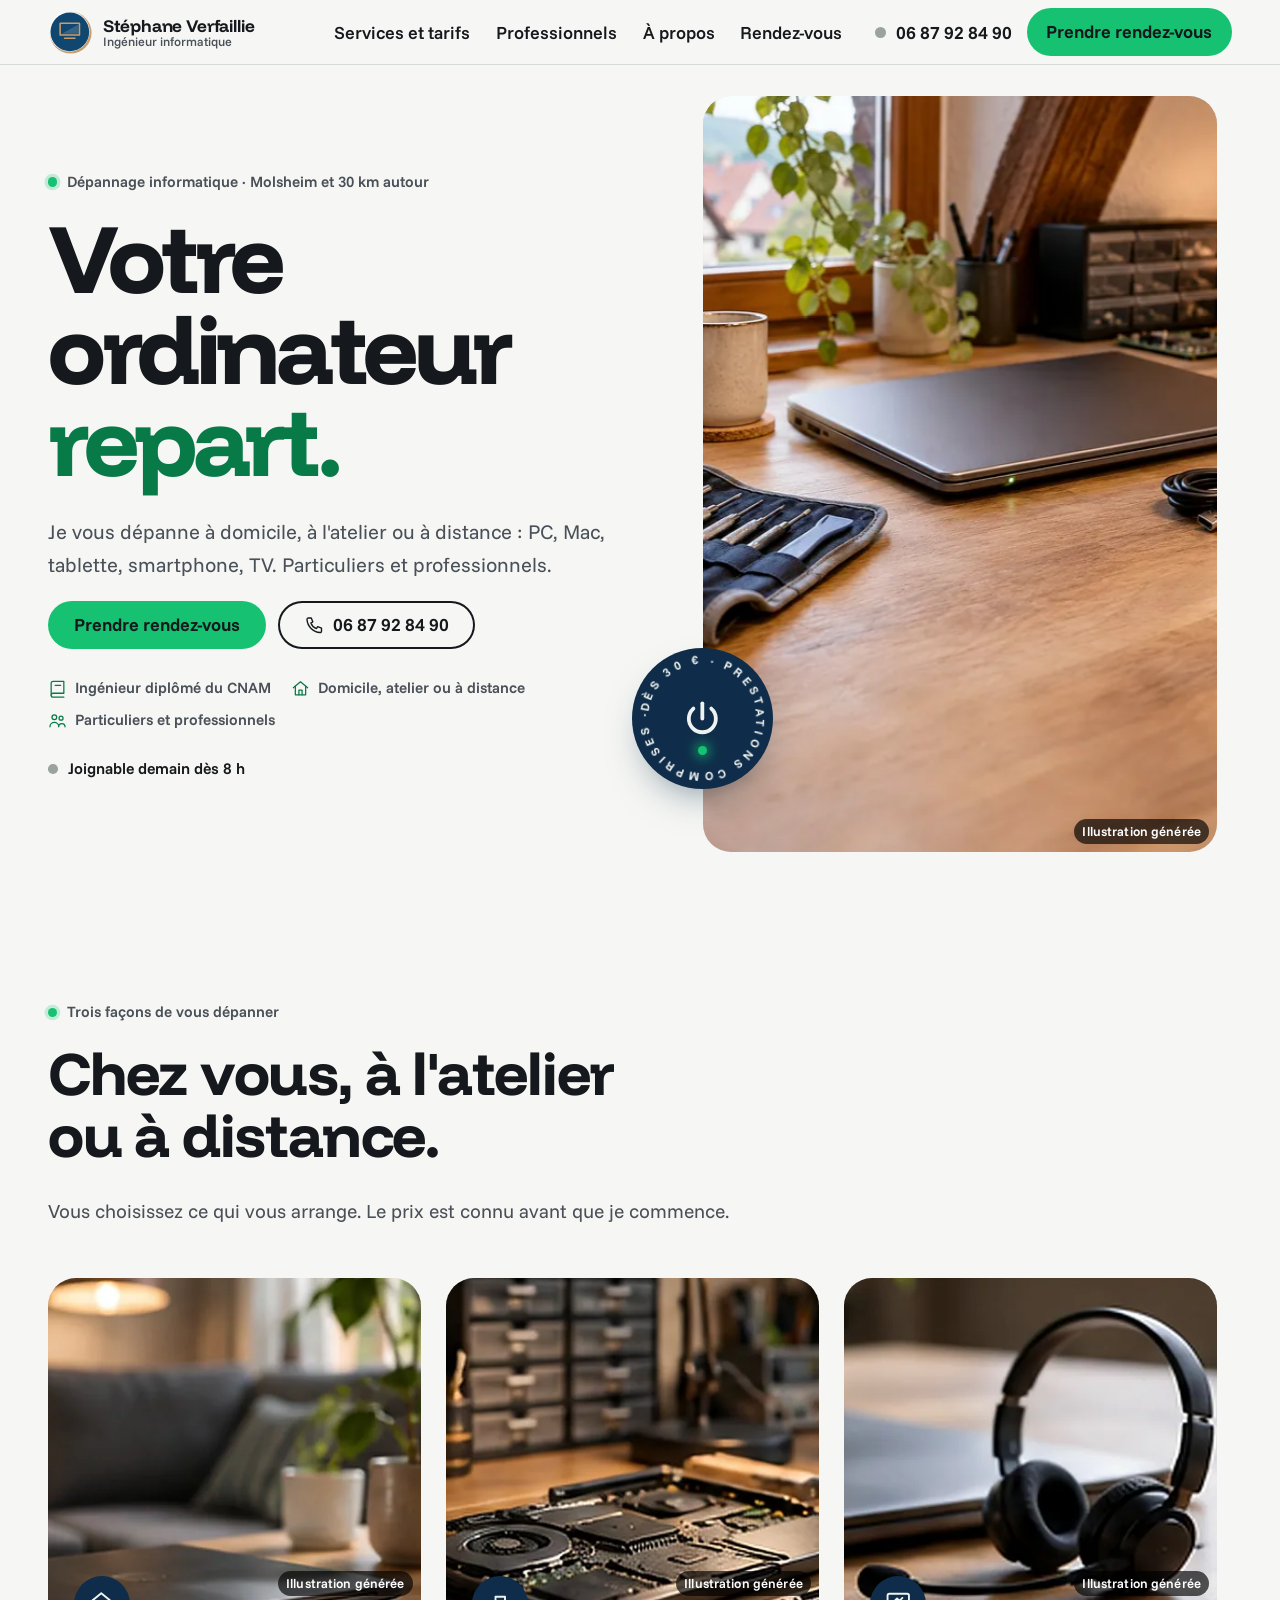
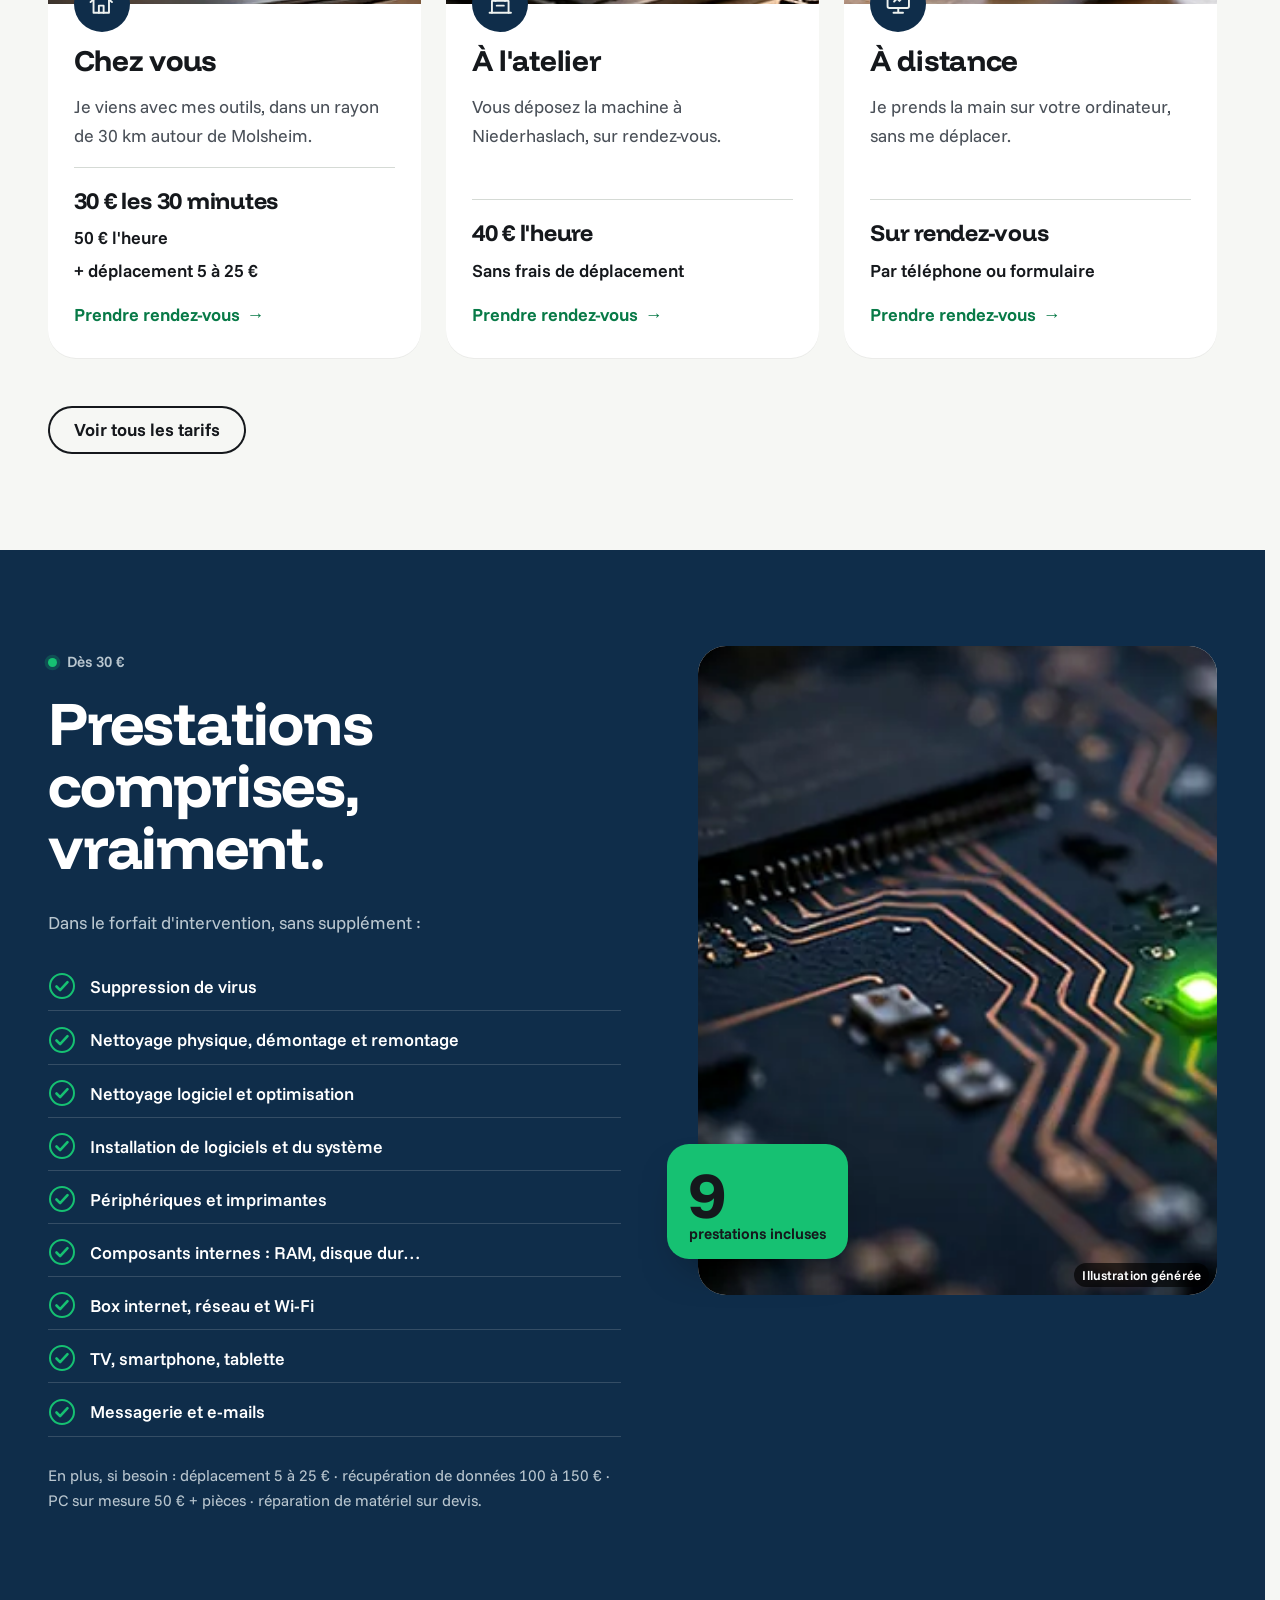
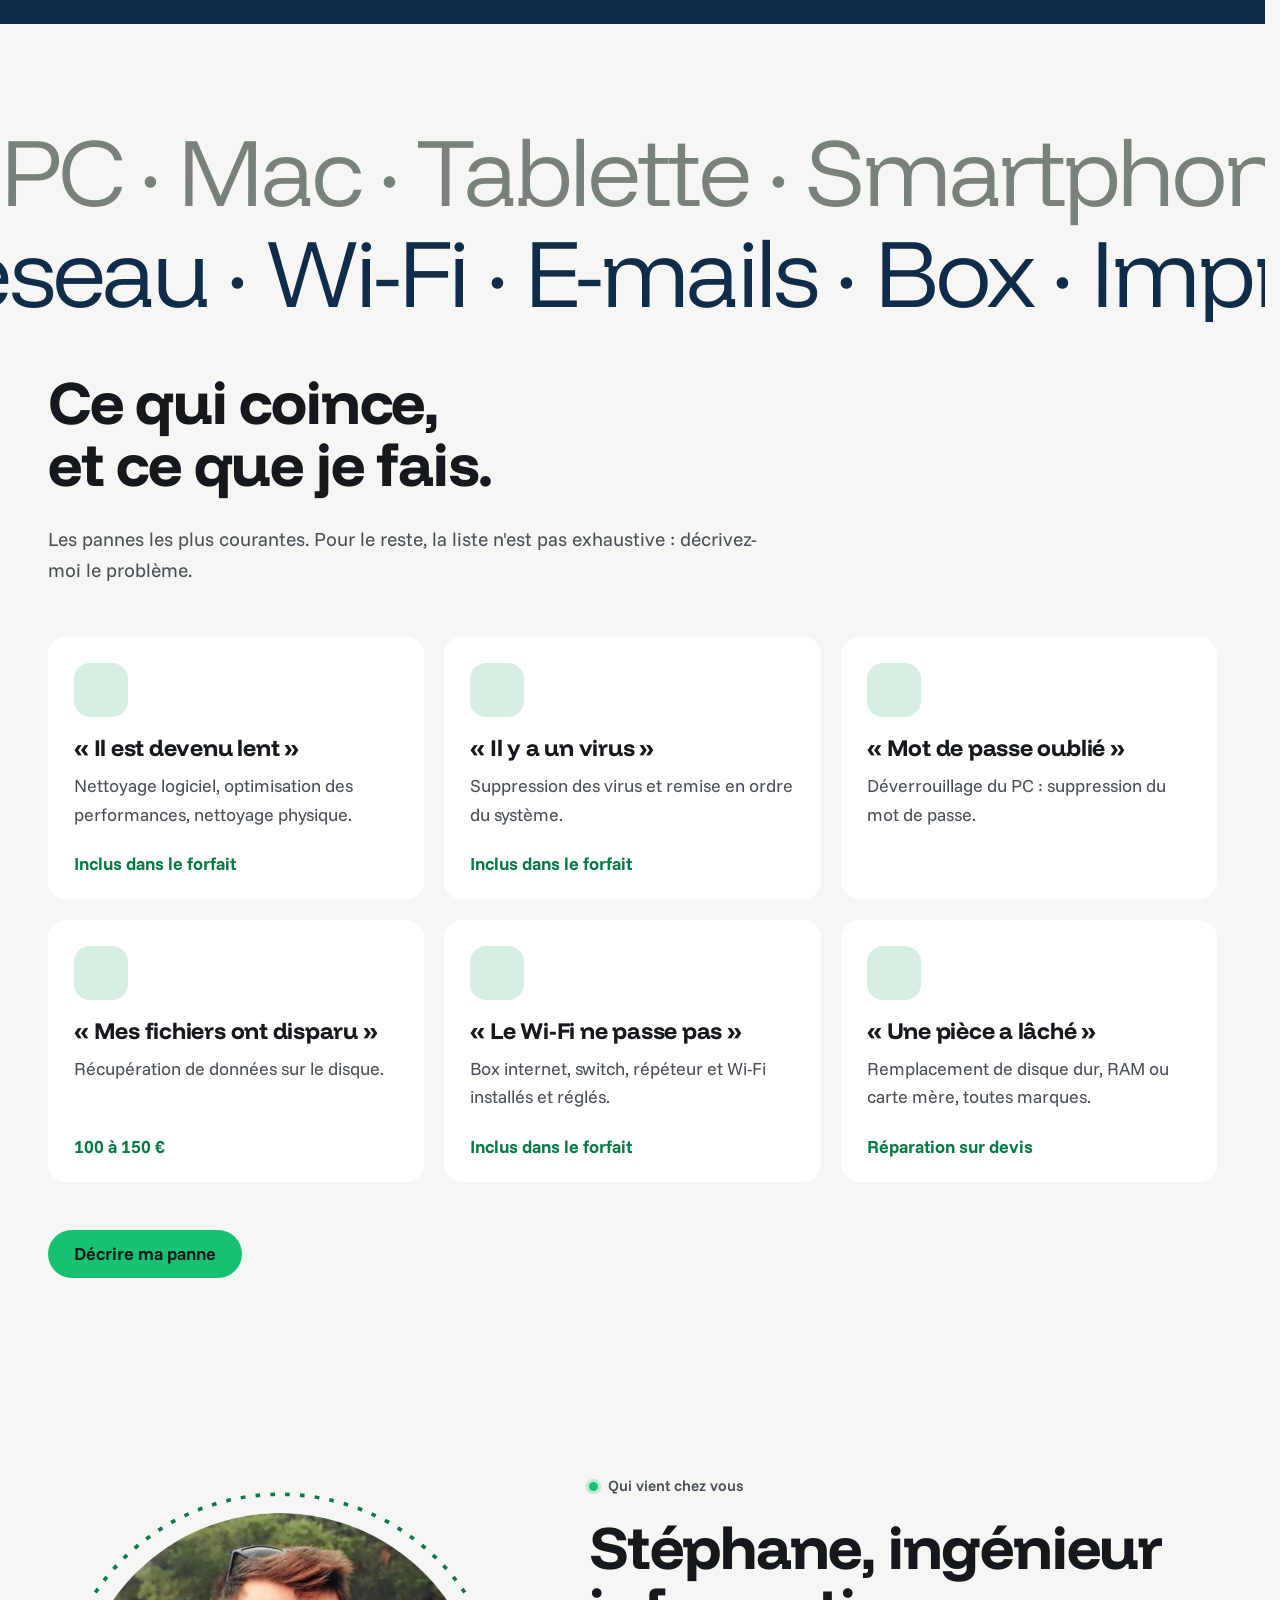
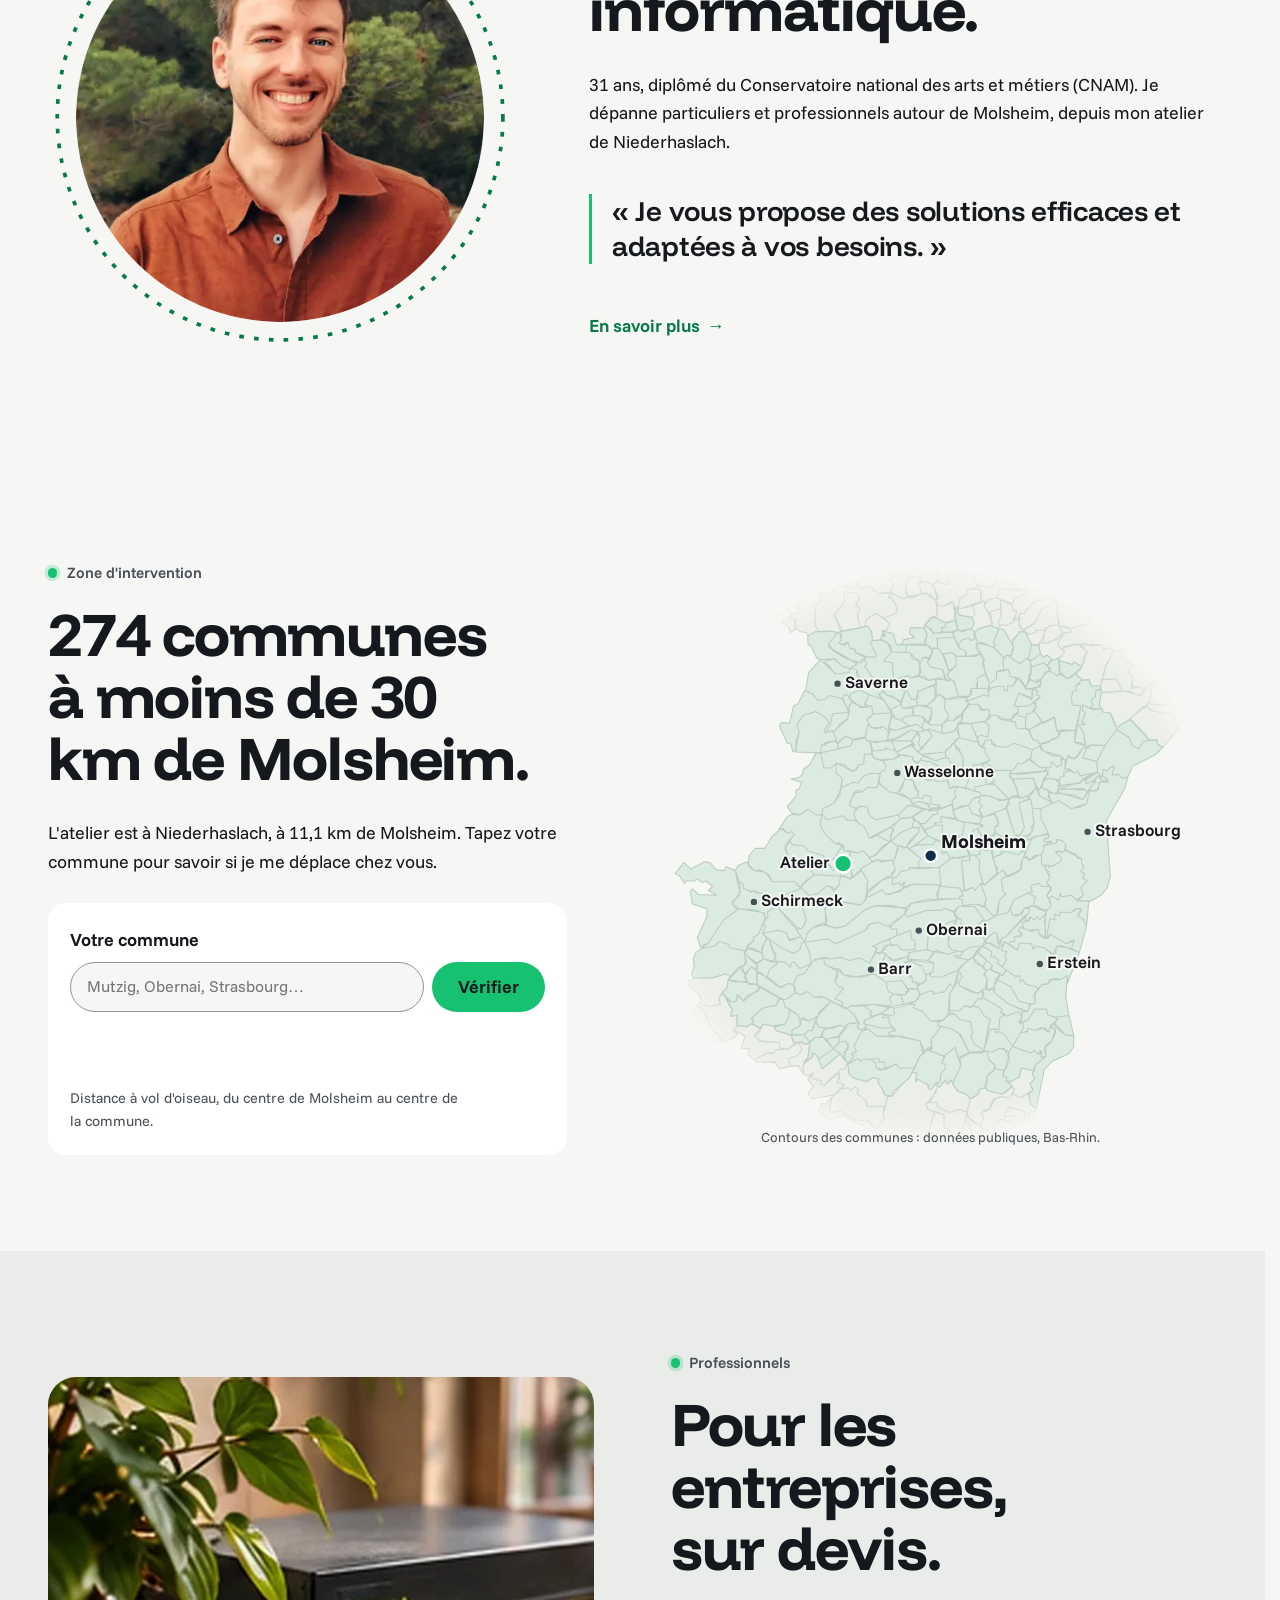
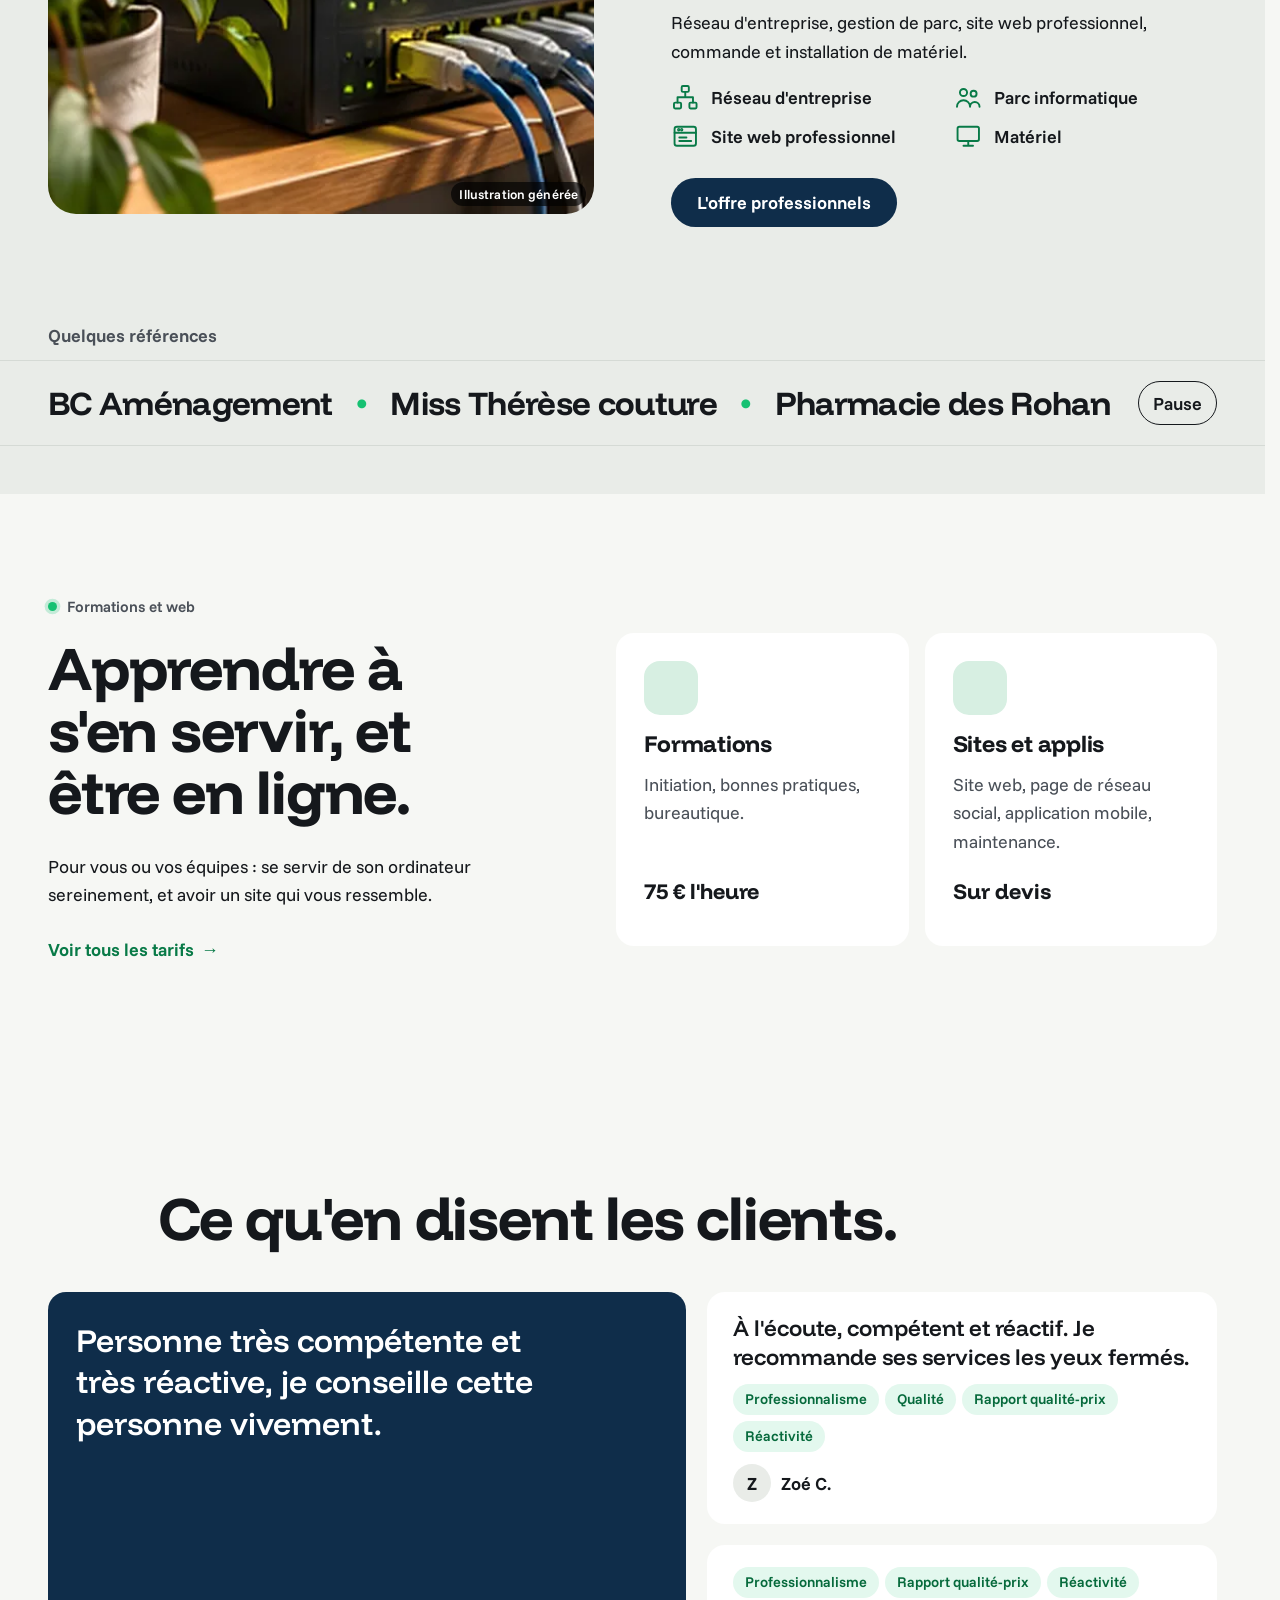
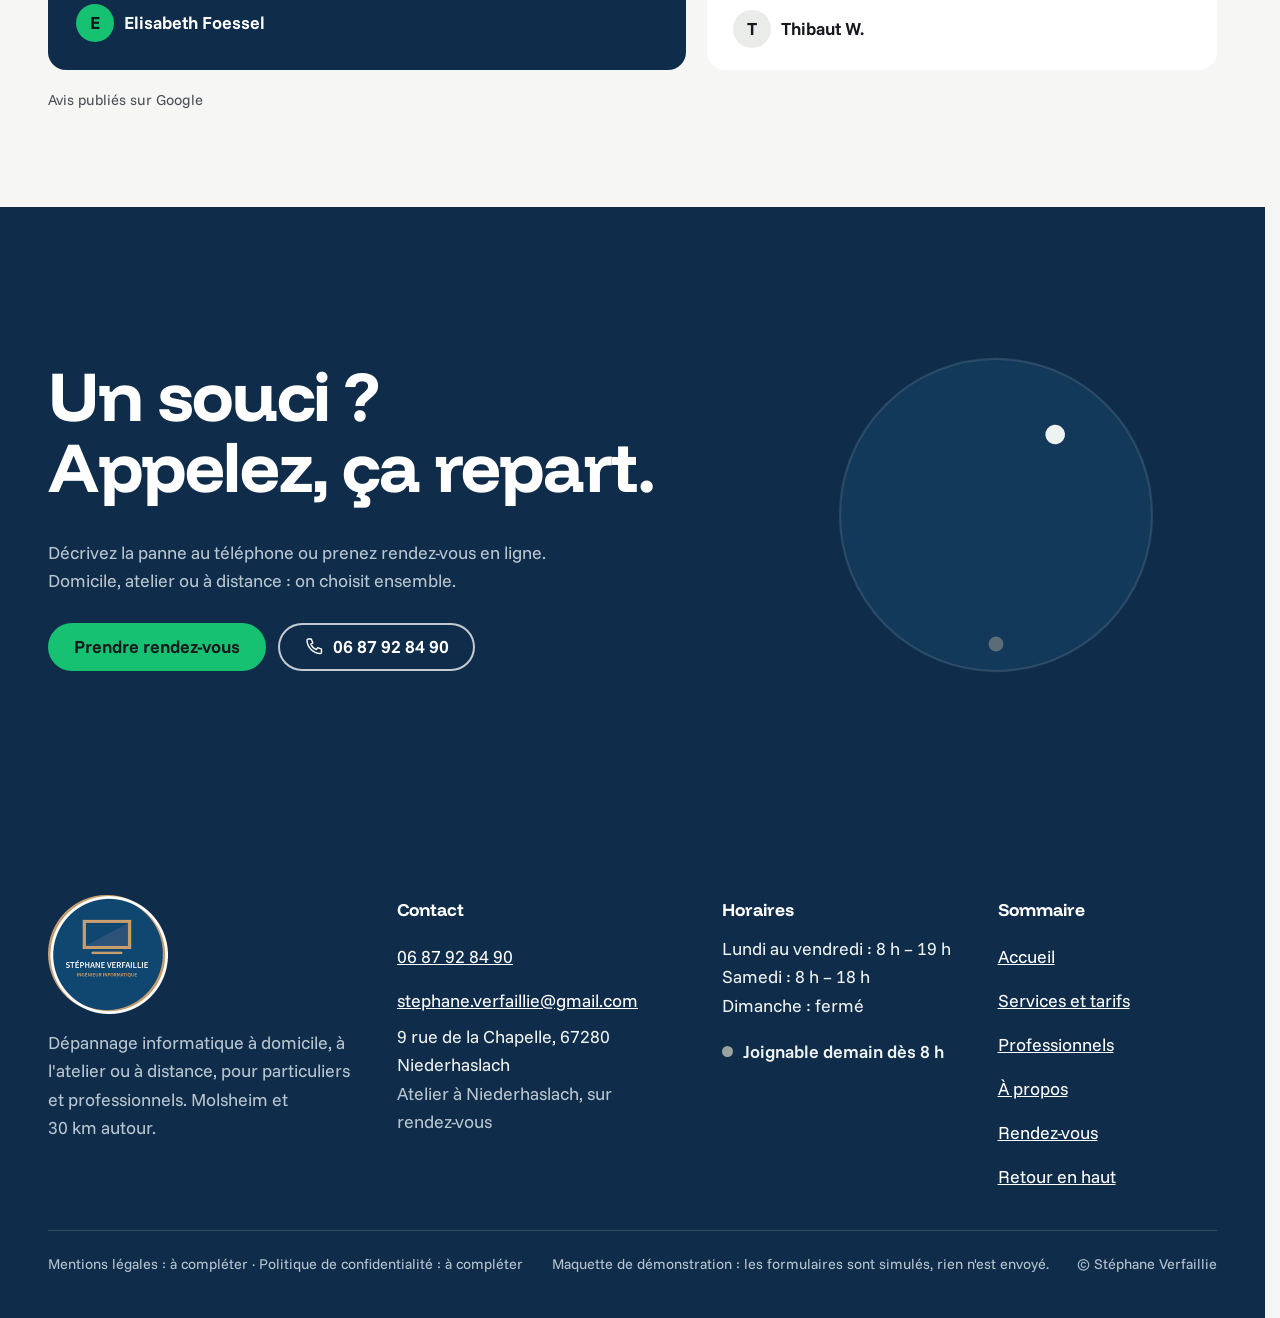
==== commit b01b3367: "Maquette v2 : appel final allume, accueil et mobile retravailles, audit complet 0 echec Co-Authored-" ====
--- a/index.html
+++ b/index.html
@@ -1,5 +1,5 @@
 <!doctype html>
-<html lang="fr" data-v="1">
+<html lang="fr" data-v="2">
 <head>
 <meta charset="utf-8">
 <meta name="viewport" content="width=device-width, initial-scale=1, viewport-fit=cover">
@@ -34,14 +34,14 @@
 setTimeout(function () { if (!d.classList.contains('demarre')) d.classList.add('secours'); }, 2000);
 })();</script>
 <link rel="preload" href="/assets/polices/funnel-display.woff2" as="font" type="font/woff2" crossorigin>
-<link rel="stylesheet" href="/assets/css/socle.css?v=1">
-<link rel="stylesheet" href="/assets/css/site.css?v=1">
-<link rel="modulepreload" href="/assets/js/site.js?v=1">
-<link rel="modulepreload" href="/assets/js/socle/index.js?v=1">
+<link rel="stylesheet" href="/assets/css/socle.css?v=2">
+<link rel="stylesheet" href="/assets/css/site.css?v=2">
+<link rel="modulepreload" href="/assets/js/site.js?v=2">
+<link rel="modulepreload" href="/assets/js/socle/index.js?v=2">
 <script src="/assets/vendor/gsap.min.js" defer></script>
 <script src="/assets/vendor/ScrollTrigger.min.js" defer></script>
 <script src="/assets/vendor/SplitText.min.js" defer></script>
-<script type="module" src="/assets/js/site.js?v=1"></script>
+<script type="module" src="/assets/js/site.js?v=2"></script>
 <meta name="theme-color" content="#f6f7f4">
 <link rel="icon" href="/assets/images/favicon.svg" type="image/svg+xml">
 <link rel="apple-touch-icon" href="/assets/images/apple-touch-icon.png">
@@ -114,6 +114,7 @@
       <a href="/rendez-vous" class="bouton" data-libelle="Rendez-vous" data-action-principale data-survol="magnetique">Prendre rendez-vous</a>
       <a class="bouton bouton--contour" href="tel:+33687928490" aria-label="Appeler le 06 87 92 84 90"><svg class="icone icone--bouton" viewBox="0 0 24 24" fill="none" stroke="currentColor" stroke-width="1.6" stroke-linecap="round" stroke-linejoin="round" aria-hidden="true"><path d="M5 3.5h3.5l1.8 4.5-2.3 1.5a11 11 0 0 0 6.5 6.5l1.5-2.3 4.5 1.8V19a1.5 1.5 0 0 1-1.6 1.5A16.5 16.5 0 0 1 3.5 5.1 1.5 1.5 0 0 1 5 3.5Z"/></svg>06 87 92 84 90</a>
     </p>
+    <ul class="hero-faits masque-ecran-bas" data-anime="gsap"><li><svg class="icone hero-fait-icone" viewBox="0 0 24 24" fill="none" stroke="currentColor" stroke-width="1.6" stroke-linecap="round" stroke-linejoin="round" aria-hidden="true"><path d="M4 5.5A2.5 2.5 0 0 1 6.5 3H20v15H6.5A2.5 2.5 0 0 0 4 20.5v-15Z"/><path d="M4 20.5A2.5 2.5 0 0 0 6.5 23H20"/><path d="M9 8h7"/></svg>Ingénieur diplômé du CNAM</li><li><svg class="icone hero-fait-icone" viewBox="0 0 24 24" fill="none" stroke="currentColor" stroke-width="1.6" stroke-linecap="round" stroke-linejoin="round" aria-hidden="true"><path d="M3 11 12 3.5 21 11"/><path d="M5.5 9v11h13V9"/><path d="M10 20v-6h4v6"/></svg>Domicile, atelier ou à distance</li><li><svg class="icone hero-fait-icone" viewBox="0 0 24 24" fill="none" stroke="currentColor" stroke-width="1.6" stroke-linecap="round" stroke-linejoin="round" aria-hidden="true"><circle cx="8" cy="8" r="3"/><circle cx="16.5" cy="9" r="2.5"/><path d="M2.5 20a5.5 5.5 0 0 1 11 0M13.5 20a4 4 0 0 1 8 0"/></svg>Particuliers et professionnels</li></ul>
     <div class="hero-bas" data-anime="gsap">
       <p class="statut " data-statut data-info-cle><span class="voyant voyant--vit" aria-hidden="true"></span><span data-statut-texte>Lun-ven 8 h-19 h · sam 8 h-18 h</span></p>
       <div class="pastille" data-iris-centre="disque">
@@ -139,7 +140,7 @@
     </div>
     <div class="facons-grille rangee-tel" data-anime="cascade" tabindex="0" role="region" aria-label="Trois façons de vous dépanner">
       <article class="facon">
-        <figure class="media facon-media" data-grok style="--cadrage:50% 50%">
+        <figure class="media facon-media" data-grok data-fx="zoom" style="--cadrage:50% 50%">
   <picture>
     <img src="/assets/images/grok/facon-domicile-784.webp" srcset="/assets/images/grok/facon-domicile-480.webp 480w, /assets/images/grok/facon-domicile-640.webp 640w, /assets/images/grok/facon-domicile-784.webp 784w" sizes="(max-width: 760px) 92vw, 30vw" alt="Portable fermé sur la table basse d&#39;un salon" width="784" height="1176" loading="lazy" decoding="async">
   </picture><figcaption class="mention-ia">Illustration générée</figcaption>
@@ -152,7 +153,7 @@
           <a href="/rendez-vous?lieu=domicile" class="lien-fleche" data-libelle="Rendez-vous">Prendre rendez-vous</a>
         </div>
       </article><article class="facon">
-        <figure class="media facon-media" data-grok style="--cadrage:50% 50%">
+        <figure class="media facon-media" data-grok data-fx="zoom" style="--cadrage:50% 50%">
   <picture>
     <img src="/assets/images/grok/facon-atelier-784.webp" srcset="/assets/images/grok/facon-atelier-480.webp 480w, /assets/images/grok/facon-atelier-640.webp 640w, /assets/images/grok/facon-atelier-784.webp 784w" sizes="(max-width: 760px) 92vw, 30vw" alt="Portable ouvert par en dessous sur un établi, sous une lampe" width="784" height="1176" loading="lazy" decoding="async">
   </picture><figcaption class="mention-ia">Illustration générée</figcaption>
@@ -165,7 +166,7 @@
           <a href="/rendez-vous?lieu=atelier" class="lien-fleche" data-libelle="Rendez-vous">Prendre rendez-vous</a>
         </div>
       </article><article class="facon">
-        <figure class="media facon-media" data-grok style="--cadrage:50% 50%">
+        <figure class="media facon-media" data-grok data-fx="zoom" style="--cadrage:50% 50%">
   <picture>
     <img src="/assets/images/grok/facon-distance-784.webp" srcset="/assets/images/grok/facon-distance-480.webp 480w, /assets/images/grok/facon-distance-640.webp 640w, /assets/images/grok/facon-distance-784.webp 784w" sizes="(max-width: 760px) 92vw, 30vw" alt="Casque micro posé sur un bureau, près d&#39;une fenêtre" width="784" height="1176" loading="lazy" decoding="async">
   </picture><figcaption class="mention-ia">Illustration générée</figcaption>
@@ -279,6 +280,7 @@
         </div>
         <datalist id="zone-liste"><option value="Achenheim"></option><option value="Albé"></option><option value="Alteckendorf"></option><option value="Altenheim"></option><option value="Altorf"></option><option value="Andlau"></option><option value="Avolsheim"></option><option value="Balbronn"></option><option value="Barembach"></option><option value="Barr"></option><option value="Bassemberg"></option><option value="Bellefosse"></option><option value="Belmont"></option><option value="Benfeld"></option><option value="Bergbieten"></option><option value="Bernardswiller"></option><option value="Bernardvillé"></option><option value="Bernolsheim"></option><option value="Berstett"></option><option value="Bietlenheim"></option><option value="Bilwisheim"></option><option value="Bindernheim"></option><option value="Bischheim"></option><option value="Bischoffsheim"></option><option value="Blaesheim"></option><option value="Blancherupt"></option><option value="Blienschwiller"></option><option value="Bolsenheim"></option><option value="Boofzheim"></option><option value="Bosselshausen"></option><option value="Bossendorf"></option><option value="Bourgheim"></option><option value="Breitenbach"></option><option value="Breuschwickersheim"></option><option value="Broque"></option><option value="Brumath"></option><option value="Bœrsch"></option><option value="Colroy-la-Roche"></option><option value="Cosswiller"></option><option value="Crastatt"></option><option value="Dachstein"></option><option value="Dahlenheim"></option><option value="Dambach-la-Ville"></option><option value="Dangolsheim"></option><option value="Daubensand"></option><option value="Dettwiller"></option><option value="Dieffenbach-au-Val"></option><option value="Dieffenthal"></option><option value="Dimbsthal"></option><option value="Dingsheim"></option><option value="Dinsheim-sur-Bruche"></option><option value="Donnenheim"></option><option value="Dorlisheim"></option><option value="Dossenheim-Kochersberg"></option><option value="Duntzenheim"></option><option value="Duppigheim"></option><option value="Durningen"></option><option value="Duttlenheim"></option><option value="Ebersheim"></option><option value="Ebersmunster"></option><option value="Eckartswiller"></option><option value="Eckbolsheim"></option><option value="Eckwersheim"></option><option value="Eichhoffen"></option><option value="Entzheim"></option><option value="Epfig"></option><option value="Ergersheim"></option><option value="Ernolsheim-Bruche"></option><option value="Ernolsheim-lès-Saverne"></option><option value="Erstein"></option><option value="Eschau"></option><option value="Fegersheim"></option><option value="Fessenheim-le-Bas"></option><option value="Flexbourg"></option><option value="Fouday"></option><option value="Friedolsheim"></option><option value="Friesenheim"></option><option value="Furchhausen"></option><option value="Furdenheim"></option><option value="Geispolsheim"></option><option value="Geiswiller-Zœbersdorf"></option><option value="Gerstheim"></option><option value="Gertwiller"></option><option value="Geudertheim"></option><option value="Gottenhouse"></option><option value="Gottesheim"></option><option value="Gougenheim"></option><option value="Goxwiller"></option><option value="Grandfontaine"></option><option value="Grendelbruch"></option><option value="Gresswiller"></option><option value="Griesheim-près-Molsheim"></option><option value="Griesheim-sur-Souffel"></option><option value="Haegen"></option><option value="Handschuheim"></option><option value="Hangenbieten"></option><option value="Hattmatt"></option><option value="Heiligenberg"></option><option value="Heiligenstein"></option><option value="Hengwiller"></option><option value="Herbsheim"></option><option value="Hilsenheim"></option><option value="Hindisheim"></option><option value="Hipsheim"></option><option value="Hochfelden"></option><option value="Hochstett"></option><option value="Hohengœft"></option><option value="Hohfrankenheim"></option><option value="Hohwald"></option><option value="Holtzheim"></option><option value="Hurtigheim"></option><option value="Huttenheim"></option><option value="Hœnheim"></option><option value="Hœrdt"></option><option value="Ichtratzheim"></option><option value="Illkirch-Graffenstaden"></option><option value="Ingenheim"></option><option value="Innenheim"></option><option value="Issenhausen"></option><option value="Ittenheim"></option><option value="Itterswiller"></option><option value="Jetterswiller"></option><option value="Kertzfeld"></option><option value="Kienheim"></option><option value="Kilstett"></option><option value="Kirchheim"></option><option value="Kleingœft"></option><option value="Knœrsheim"></option><option value="Kogenheim"></option><option value="Kolbsheim"></option><option value="Krautergersheim"></option><option value="Krautwiller"></option><option value="Kriegsheim"></option><option value="Kuttolsheim"></option><option value="Lampertheim"></option><option value="Landersheim"></option><option value="Limersheim"></option><option value="Lingolsheim"></option><option value="Lipsheim"></option><option value="Littenheim"></option><option value="Lixhausen"></option><option value="Lochwiller"></option><option value="Lupstein"></option><option value="Lutzelhouse"></option><option value="Maennolsheim"></option><option value="Maisonsgoutte"></option><option value="Marlenheim"></option><option value="Marmoutier"></option><option value="Matzenheim"></option><option value="Meistratzheim"></option><option value="Melsheim"></option><option value="Minversheim"></option><option value="Mittelbergheim"></option><option value="Mittelhausbergen"></option><option value="Mittelschaeffolsheim"></option><option value="Mollkirch"></option><option value="Molsheim"></option><option value="Mommenheim"></option><option value="Monswiller"></option><option value="Muhlbach-sur-Bruche"></option><option value="Mundolsheim"></option><option value="Mutzenhouse"></option><option value="Mutzig"></option><option value="Natzwiller"></option><option value="Neugartheim-Ittlenheim"></option><option value="Neuve-Église"></option><option value="Neuviller-la-Roche"></option><option value="Niederhaslach"></option><option value="Niederhausbergen"></option><option value="Niedernai"></option><option value="Nordheim"></option><option value="Nordhouse"></option><option value="Nothalten"></option><option value="Obenheim"></option><option value="Oberhaslach"></option><option value="Oberhausbergen"></option><option value="Obernai"></option><option value="Oberschaeffolsheim"></option><option value="Odratzheim"></option><option value="Olwisheim"></option><option value="Osthoffen"></option><option value="Osthouse"></option><option value="Ostwald"></option><option value="Ottersthal"></option><option value="Otterswiller"></option><option value="Ottrott"></option><option value="Pfulgriesheim"></option><option value="Plaine"></option><option value="Plobsheim"></option><option value="Printzheim"></option><option value="Quatzenheim"></option><option value="Rangen"></option><option value="Ranrupt"></option><option value="Reichsfeld"></option><option value="Reichstett"></option><option value="Reinhardsmunster"></option><option value="Reutenbourg"></option><option value="Rhinau"></option><option value="Ringendorf"></option><option value="Rohr"></option><option value="Romanswiller"></option><option value="Rosenwiller"></option><option value="Rosheim"></option><option value="Rossfeld"></option><option value="Rothau"></option><option value="Rottelsheim"></option><option value="Russ"></option><option value="Saessolsheim"></option><option value="Saint-Blaise-la-Roche"></option><option value="Saint-Jean-Saverne"></option><option value="Saint-Martin"></option><option value="Saint-Maurice"></option><option value="Saint-Nabor"></option><option value="Saint-Pierre"></option><option value="Saint-Pierre-Bois"></option><option value="Sand"></option><option value="Saverne"></option><option value="Schaeffersheim"></option><option value="Scharrachbergheim-Irmstett"></option><option value="Scherlenheim"></option><option value="Scherwiller"></option><option value="Schiltigheim"></option><option value="Schirmeck"></option><option value="Schnersheim"></option><option value="Schwenheim"></option><option value="Schwindratzheim"></option><option value="Sermersheim"></option><option value="Solbach"></option><option value="Sommerau"></option><option value="Souffelweyersheim"></option><option value="Soultz-les-Bains"></option><option value="Steige"></option><option value="Steinbourg"></option><option value="Still"></option><option value="Stotzheim"></option><option value="Strasbourg"></option><option value="Stutzheim-Offenheim"></option><option value="Thal-Marmoutier"></option><option value="Thanvillé"></option><option value="Traenheim"></option><option value="Triembach-au-Val"></option><option value="Truchtersheim"></option><option value="Urmatt"></option><option value="Uttenheim"></option><option value="Valff"></option><option value="Vendenheim"></option><option value="Villé"></option><option value="Wahlenheim"></option><option value="Waldersbach"></option><option value="Waldolwisheim"></option><option value="Waltenheim-sur-Zorn"></option><option value="Wangen"></option><option value="Wangenbourg-Engenthal"></option><option value="Wantzenau"></option><option value="Wasselonne"></option><option value="Westhoffen"></option><option value="Westhouse"></option><option value="Westhouse-Marmoutier"></option><option value="Wickersheim-Wilshausen"></option><option value="Wildersbach"></option><option value="Willgottheim"></option><option value="Wilwisheim"></option><option value="Wingersheim les Quatre Bans"></option><option value="Wintzenheim-Kochersberg"></option><option value="Wisches"></option><option value="Witternheim"></option><option value="Wittersheim"></option><option value="Wiwersheim"></option><option value="Wolfisheim"></option><option value="Wolschheim"></option><option value="Wolxheim"></option><option value="Zehnacker"></option><option value="Zeinheim"></option><option value="Zellwiller"></option></datalist>
         <p class="zone-resultat" data-zone-resultat aria-live="polite" data-dedans="{commune} : {km} km de Molsheim. Dans la zone, déplacement de 5 à 25 € selon la distance." data-dehors="« {commune} » n&#39;est pas dans les 30 km autour de Molsheim. Pour un dépannage à distance, appelez le 06 87 92 84 90."></p>
+        <a class="lien-fleche zone-lien" data-zone-lien hidden href="/rendez-vous?lieu=domicile" data-modele="Prendre rendez-vous à {commune}" data-libelle="Rendez-vous">Prendre rendez-vous à </a>
         <p class="zone-aide">Distance à vol d&#39;oiseau, du centre de Molsheim au centre de la commune.</p>
       </form>
     </div>
@@ -329,17 +331,13 @@
     <div>
       <p class="surtitre"><span class="voyant" aria-hidden="true"></span>Formations et web</p>
       <h2 data-anime="lignes">Apprendre à s&#39;en servir, et être en ligne.</h2>
-      <div class="duo" data-anime="cascade">
-        <div class="duo-carte"><svg class="icone" viewBox="0 0 24 24" fill="none" stroke="currentColor" stroke-width="1.6" stroke-linecap="round" stroke-linejoin="round" aria-hidden="true"><path d="M4 5.5A2.5 2.5 0 0 1 6.5 3H20v15H6.5A2.5 2.5 0 0 0 4 20.5v-15Z"/><path d="M4 20.5A2.5 2.5 0 0 0 6.5 23H20"/><path d="M9 8h7"/></svg><h3>Formations</h3><p>Initiation, bonnes pratiques, bureautique.</p><p class="duo-prix" data-prix>75 € l&#39;heure</p></div>
-        <div class="duo-carte"><svg class="icone" viewBox="0 0 24 24" fill="none" stroke="currentColor" stroke-width="1.6" stroke-linecap="round" stroke-linejoin="round" aria-hidden="true"><rect x="3" y="4" width="18" height="16" rx="2"/><path d="M3 9h18"/><circle cx="6.5" cy="6.5" r=".6"/><circle cx="9" cy="6.5" r=".6"/><path d="M7 13h6M7 16h10"/></svg><h3>Sites et applis</h3><p>Site web, page de réseau social, application mobile, maintenance.</p><p class="duo-prix" data-prix>Sur devis</p></div>
-      </div>
+      <p data-anime>Pour vous ou vos équipes : se servir de son ordinateur sereinement, et avoir un site qui vous ressemble.</p>
       <p data-anime><a href="/services?famille=formations#tarifs" class="lien-fleche" data-libelle="Services et tarifs">Voir tous les tarifs</a></p>
     </div>
-    <figure class="media apprendre-media" data-grok data-fx="vitesse" style="--cadrage:50% 50%">
-  <picture>
-    <img src="/assets/images/grok/apprendre-800.webp" srcset="/assets/images/grok/apprendre-480.webp 480w, /assets/images/grok/apprendre-640.webp 640w, /assets/images/grok/apprendre-800.webp 800w" sizes="(max-width: 760px) 92vw, 45vw" alt="Portable ouvert sur une table, un carnet et une tasse à côté" width="800" height="533" loading="lazy" decoding="async">
-  </picture><figcaption class="mention-ia">Illustration générée</figcaption>
-</figure>
+    <div class="duo" data-anime="cascade" data-visuel>
+      <div class="duo-carte"><span class="duo-icone"><svg class="icone" viewBox="0 0 24 24" fill="none" stroke="currentColor" stroke-width="1.6" stroke-linecap="round" stroke-linejoin="round" aria-hidden="true" data-fx="trace"><path d="M4 5.5A2.5 2.5 0 0 1 6.5 3H20v15H6.5A2.5 2.5 0 0 0 4 20.5v-15Z"/><path d="M4 20.5A2.5 2.5 0 0 0 6.5 23H20"/><path d="M9 8h7"/></svg></span><h3>Formations</h3><p>Initiation, bonnes pratiques, bureautique.</p><p class="duo-prix" data-prix>75 € l&#39;heure</p></div>
+      <div class="duo-carte"><span class="duo-icone"><svg class="icone" viewBox="0 0 24 24" fill="none" stroke="currentColor" stroke-width="1.6" stroke-linecap="round" stroke-linejoin="round" aria-hidden="true" data-fx="trace"><rect x="3" y="4" width="18" height="16" rx="2"/><path d="M3 9h18"/><circle cx="6.5" cy="6.5" r=".6"/><circle cx="9" cy="6.5" r=".6"/><path d="M7 13h6M7 16h10"/></svg></span><h3>Sites et applis</h3><p>Site web, page de réseau social, application mobile, maintenance.</p><p class="duo-prix" data-prix>Sur devis</p></div>
+    </div>
   </div>
 </section>
 <section class="avis section" id="avis">
@@ -348,7 +346,7 @@
       <svg class="avis-guillemet" viewBox="0 0 80 60" aria-hidden="true" data-fx="trace" data-visuel><path d="M30 8C16 12 8 22 8 36c0 9 5 15 12 15 6 0 11-5 11-11s-4-10-10-10c-2 0-3 0-4 1 2-8 7-13 15-16M70 8C56 12 48 22 48 36c0 9 5 15 12 15 6 0 11-5 11-11s-4-10-10-10c-2 0-3 0-4 1 2-8 7-13 15-16" fill="none" stroke="currentColor" stroke-width="2.4" stroke-linecap="round"/></svg>
       <h2 data-anime="lignes">Ce qu&#39;en disent les clients.</h2>
     </div>
-    <div class="avis-grille" data-anime="cascade">
+    <div class="avis-grille rangee-tel" data-anime="cascade" tabindex="0" role="region" aria-label="Ce qu&#39;en disent les clients.">
       <figure class="avis-carte avis-carte--grande">
         <blockquote><p>Personne très compétente et très réactive, je conseille cette personne vivement.</p></blockquote>
         <figcaption><span class="avis-initiale" aria-hidden="true">E</span>Elisabeth Foessel</figcaption>
@@ -365,20 +363,18 @@
   </div>
 </section>
 <section class="appel" id="appel">
-  <figure class="media appel-media" data-grok data-fx="zoom" style="--cadrage:50% 50%">
-  <picture>
-    <img src="/assets/images/grok/appel-fond-1280.webp" srcset="/assets/images/grok/appel-fond-640.webp 640w, /assets/images/grok/appel-fond-1280.webp 1280w, /assets/images/grok/appel-fond-1920.webp 1920w" sizes="(max-width: 760px) 100vw, 60vw" alt="Mur bleu nuit, une plante et une tasse dans la lumière du soir" width="1280" height="853" loading="lazy" decoding="async">
-  </picture><figcaption class="mention-ia">Illustration générée</figcaption>
-</figure>
-  <div class="conteneur appel-contenu">
-    <svg class="appel-marche" viewBox="0 0 120 120" aria-hidden="true"><path d="M38.8 34.6 A32 32 0 1 0 81.2 34.6"/><path d="M60 22 V58"/></svg>
-    <h2 data-anime="lignes">Un souci ? Appelez, ça repart.</h2>
-    <p data-anime>Décrivez la panne au téléphone ou prenez rendez-vous en ligne. Domicile, atelier ou à distance : on choisit ensemble.</p>
-    <p class="appel-actions">
-      <a href="/rendez-vous" class="bouton" data-libelle="Rendez-vous" data-survol="magnetique">Prendre rendez-vous</a>
-      <a class="bouton bouton--contour-clair" href="tel:+33687928490" aria-label="Appeler 06 87 92 84 90"><svg class="icone icone--bouton" viewBox="0 0 24 24" fill="none" stroke="currentColor" stroke-width="1.6" stroke-linecap="round" stroke-linejoin="round" aria-hidden="true"><path d="M5 3.5h3.5l1.8 4.5-2.3 1.5a11 11 0 0 0 6.5 6.5l1.5-2.3 4.5 1.8V19a1.5 1.5 0 0 1-1.6 1.5A16.5 16.5 0 0 1 3.5 5.1 1.5 1.5 0 0 1 5 3.5Z"/></svg>06 87 92 84 90</a>
-    </p>
-    <p class="statut statut--clair" data-statut><span class="voyant voyant--vit" data-effet="voyant" aria-hidden="true"></span><span data-statut-texte>Lun-ven 8 h-19 h · sam 8 h-18 h</span></p>
+  <div class="conteneur appel-grille">
+    <div class="appel-contenu">
+      <h2 data-anime="lignes">Un souci ? Appelez, ça repart.</h2>
+      <p data-anime>Décrivez la panne au téléphone ou prenez rendez-vous en ligne. Domicile, atelier ou à distance : on choisit ensemble.</p>
+      <p class="appel-actions" data-anime>
+        <a href="/rendez-vous" class="bouton" data-libelle="Rendez-vous" data-survol="magnetique">Prendre rendez-vous</a>
+        <a class="bouton bouton--contour-clair" href="tel:+33687928490" aria-label="Appeler 06 87 92 84 90"><svg class="icone icone--bouton" viewBox="0 0 24 24" fill="none" stroke="currentColor" stroke-width="1.6" stroke-linecap="round" stroke-linejoin="round" aria-hidden="true"><path d="M5 3.5h3.5l1.8 4.5-2.3 1.5a11 11 0 0 0 6.5 6.5l1.5-2.3 4.5 1.8V19a1.5 1.5 0 0 1-1.6 1.5A16.5 16.5 0 0 1 3.5 5.1 1.5 1.5 0 0 1 5 3.5Z"/></svg>06 87 92 84 90</a>
+      </p>
+    </div>
+    <div class="appel-anneau" data-visuel aria-hidden="true">
+      <svg class="anneau" viewBox="0 0 240 240"><circle class="anneau-fond" cx="120" cy="120" r="104"/><path class="anneau-arc" d="M80.6 66.3 A64 64 0 1 0 159.4 66.3" pathLength="1" data-effet="anneau"/><path class="anneau-trait" d="M120 42 V114" pathLength="1"/><circle class="anneau-led" cx="120" cy="206" r="5"/></svg>
+    </div>
   </div>
 </section>
 </main>
--- a/assets/css/site.css
+++ b/assets/css/site.css
@@ -240,7 +240,7 @@
 .hero-intro { max-width: 32em; font-size: clamp(1.05rem, .98rem + .35vw, 1.28rem); color: var(--texte-doux); }
 .hero-actions { display: flex; flex-wrap: wrap; gap: 12px; margin: 0 0 clamp(18px, 3vh, 30px); }
 .hero-bas { display: flex; align-items: center; justify-content: space-between; gap: 16px; }
-.hero-photo { height: min(78svh, 760px); aspect-ratio: 4 / 5; justify-self: end; width: auto; max-width: 100%; border-radius: var(--rayon-grand); }
+.hero-photo { height: min(84svh, 820px); aspect-ratio: 4 / 5; justify-self: end; width: auto; max-width: 100%; border-radius: var(--rayon-grand); }
 /* Pastille « dès 30 € » : objet d'ouverture ; sur ordinateur elle mord sur le coin de la photo. */
 .pastille { position: relative; flex: none; width: clamp(132px, 11vw, 168px); aspect-ratio: 1; border-radius: 50%; background: var(--nuit); color: var(--clair); display: grid; place-items: center; box-shadow: 0 18px 40px -18px rgba(15, 45, 74, .6); }
 .pastille-texte { position: absolute; inset: 0; width: 100%; height: 100%; }
@@ -308,7 +308,7 @@
 .pannes { overflow: hidden; }
 .pannes-mots { margin: 0 0 clamp(28px, 4vw, 48px); }
 .pannes-mots p { font-family: var(--police-titres); font-weight: 300; font-size: clamp(3rem, 7.5vw, 7rem); line-height: 1.05; letter-spacing: -.04em; color: #79817b; }
-.pannes-mots p + p { color: var(--vert); }
+.pannes-mots p + p { color: var(--nuit); }
 .pannes-grille { list-style: none; margin: 0; padding: 0; display: grid; grid-template-columns: repeat(3, minmax(0, 1fr)); gap: clamp(14px, 1.6vw, 22px); }
 .panne { padding: 26px 26px 22px; border-radius: var(--rayon); background: var(--blanc); display: flex; flex-direction: column; }
 .panne-icone { width: 54px; height: 54px; border-radius: 16px; background: color-mix(in srgb, var(--voyant) 14%, var(--fond)); color: var(--vert); display: grid; place-items: center; margin-bottom: 18px; }
@@ -383,7 +383,8 @@
 .duo-prix { font-family: var(--police-titres); font-size: 1.35rem; font-weight: 750; color: var(--texte) !important; }
 .apprendre-media { aspect-ratio: 4 / 5; border-radius: var(--rayon-grand); }
 @media (max-width: 760px) { .apprendre-grille { grid-template-columns: minmax(0, 1fr); } .apprendre-media { aspect-ratio: 16 / 11; } }
-@media (max-width: 480px) { .duo { grid-template-columns: minmax(0, 1fr); } }
+@media (max-width: 339px) { .duo { grid-template-columns: minmax(0, 1fr); } }
+@media (max-width: 600px) { .duo-carte { padding: 18px; } .duo-icone { width: 44px; height: 44px; margin-bottom: 10px; } }
 
 /* Avis. */
 .avis-tete { display: flex; align-items: flex-end; gap: 20px; margin-bottom: clamp(26px, 4vw, 44px); }
@@ -403,16 +404,32 @@
 .avis-source { margin: 18px 0 0; font-size: .92rem; color: var(--texte-doux); }
 @media (max-width: 900px) { .avis-grille { grid-template-columns: minmax(0, 1fr); } }
 
-/* Appel final : bande bleu nuit, photo à droite. */
+/* Appel final : bande bleu nuit ; grand bouton marche/arrêt qui s'allume (ou photo à droite sur la page pros). */
 .appel { position: relative; background: var(--nuit); color: var(--clair); overflow: hidden; isolation: isolate; }
+.appel-grille { display: grid; grid-template-columns: minmax(0, 1.2fr) minmax(0, .8fr); gap: clamp(28px, 5vw, 80px); align-items: center; padding-block: clamp(80px, 10vw, 150px); }
+.appel--photo .appel-grille { grid-template-columns: minmax(0, 1fr); }
 .appel-media { position: absolute; top: 0; right: 0; bottom: 0; width: 58%; border-radius: 0; z-index: -1; }
-.appel-media::after { content: ''; position: absolute; inset: 0; background: linear-gradient(90deg, var(--nuit) 0%, rgba(15, 45, 74, .75) 35%, rgba(15, 45, 74, 0) 75%); pointer-events: none; }
-.appel-contenu { padding-block: clamp(80px, 11vw, 160px); }
+.appel-media::after { content: ''; position: absolute; inset: 0; background: linear-gradient(90deg, var(--nuit) 0%, rgba(15, 45, 74, .75) 35%, rgba(15, 45, 74, 0) 75%); pointer-events: none; z-index: 1; }
 .appel-contenu h2 { color: #fff; max-width: 11em; font-size: clamp(2.4rem, 1.5rem + 3.6vw, 4.8rem); }
 .appel-contenu > p { max-width: 31em; color: var(--clair-doux); }
 .appel-marche { width: 64px; height: 64px; fill: none; stroke: var(--voyant); stroke-width: 9; stroke-linecap: round; margin-bottom: 24px; }
 .appel-actions { display: flex; flex-wrap: wrap; gap: 12px; margin: 28px 0 0; }
-@media (max-width: 760px) { .appel-media { position: relative; width: 100%; height: 240px; } .appel-media::after { background: linear-gradient(0deg, var(--nuit) 0%, rgba(15, 45, 74, 0) 60%); } .appel-contenu { padding-top: 12px; } }
+.appel-anneau { position: relative; justify-self: center; width: min(100%, 360px); aspect-ratio: 1; }
+.appel-anneau::before { content: ''; position: absolute; inset: -18%; border-radius: 50%; background: radial-gradient(circle, rgba(22, 193, 114, .32) 0%, rgba(22, 193, 114, .08) 45%, rgba(22, 193, 114, 0) 70%); opacity: 0; transform: scale(.85); transition: opacity .9s var(--courbe), transform .9s var(--courbe); }
+.appel-anneau.est-allume::before { opacity: 1; transform: scale(1); }
+.anneau { position: relative; width: 100%; height: 100%; overflow: visible; }
+.anneau-fond { fill: #12385a; stroke: rgba(238, 242, 240, .12); stroke-width: 1.5; }
+.anneau-arc, .anneau-trait { fill: none; stroke: var(--clair); stroke-width: 13; stroke-linecap: round; stroke-dasharray: 1; stroke-dashoffset: 0; transition: stroke .6s var(--courbe); }
+.anneau-led { fill: #5b6b78; transition: fill .4s; }
+.appel-anneau.est-allume :is(.anneau-arc, .anneau-trait) { stroke: var(--voyant); }
+.appel-anneau.est-allume .anneau-led { fill: var(--voyant); animation: led 2.2s ease-in-out infinite; }
+html.js:not(.secours):not([data-arrivee="retour"]) :is(.anneau-arc, .anneau-trait) { stroke-dashoffset: 1; }
+@media (max-width: 760px) {
+  .appel-grille { grid-template-columns: minmax(0, 1fr); padding-block: 64px 72px; }
+  .appel-anneau { width: min(56vw, 220px); grid-row: 1; justify-self: start; }
+  .appel-media { position: relative; width: 100%; height: 240px; } .appel-media::after { background: linear-gradient(0deg, var(--nuit) 0%, rgba(15, 45, 74, 0) 60%); }
+  .appel--photo .appel-grille { padding-top: 12px; }
+}
 
 /* Pied de page bleu nuit. */
 .pied { background: var(--nuit); color: var(--clair); border: 0; padding: 72px 0 calc(28px + var(--barres-h)); }
@@ -462,11 +479,11 @@
 .table-tarifs th, .table-tarifs td { padding: 12px 0; border-bottom: 1px solid var(--ligne); text-align: left; vertical-align: top; }
 .table-tarifs tr:last-child :is(th, td) { border-bottom: 0; }
 .table-tarifs th { font-weight: 500; padding-right: 16px; }
-.table-tarifs td { text-align: right; white-space: nowrap; font-weight: 700; font-variant-numeric: tabular-nums; }
+.table-tarifs td { text-align: right; white-space: nowrap; padding-left: 12px; font-weight: 700; font-variant-numeric: tabular-nums; }
 .prix-inclus { color: var(--vert); }
 .prix-devis { color: var(--texte-doux); font-weight: 600 !important; }
 @media (max-width: 860px) { .familles { grid-template-columns: minmax(0, 1fr); } }
-@media (max-width: 420px) { .table-tarifs td { white-space: normal; max-width: 7.5em; } }
+@media (max-width: 420px) { .table-tarifs th { font-size: .95rem; } .table-tarifs td { font-size: .95rem; } .table-tarifs td.prix-long { white-space: normal; max-width: 8.5em; } }
 
 .estimer-grille { display: grid; grid-template-columns: minmax(0, 1.2fr) minmax(0, .8fr); gap: clamp(28px, 5vw, 72px); align-items: start; }
 .estimer-form fieldset { border: 0; padding: 0; margin: 22px 0 0; display: grid; gap: 8px; }
@@ -501,7 +518,7 @@
 /* Professionnels : ouverture plein cadre. */
 .pros-tete { position: relative; min-height: 100svh; display: flex; align-items: flex-end; overflow: hidden; color: #fff; isolation: isolate; }
 .pros-tete-media { position: absolute; inset: 0; border-radius: 0; z-index: -2; }
-.pros-tete-media::after { content: ''; position: absolute; inset: 0; z-index: 1; pointer-events: none; background: linear-gradient(90deg, rgba(15, 45, 74, .94) 0%, rgba(15, 45, 74, .78) 42%, rgba(15, 45, 74, .1) 80%), linear-gradient(0deg, rgba(15, 45, 74, .6), rgba(15, 45, 74, 0) 40%); }
+.pros-tete-media::after { content: ''; position: absolute; inset: 0; z-index: 1; pointer-events: none; background: linear-gradient(90deg, rgba(15, 45, 74, .93) 0%, rgba(15, 45, 74, .7) 38%, rgba(15, 45, 74, 0) 66%), linear-gradient(0deg, rgba(15, 45, 74, .55), rgba(15, 45, 74, 0) 35%); }
 .pros-balayage { position: absolute; top: 0; bottom: 0; left: 0; width: 2px; background: var(--voyant); box-shadow: 0 0 24px 6px rgba(22, 193, 114, .45); z-index: 0; opacity: 0; pointer-events: none; }
 .pros-tete-contenu { padding-block: calc(var(--entete-h) + 40px) clamp(48px, 10vh, 110px); }
 .pros-tete h1 { color: #fff; max-width: 11em; font-size: clamp(2.8rem, min(6.6vw, 11vh), 6.4rem); line-height: .96; font-weight: 800; letter-spacing: -.04em; }
@@ -551,7 +568,7 @@
 @media (max-height: 500px) and (min-width: 761px) { .apropos-tete { padding-top: calc(var(--entete-h) + 10px); padding-bottom: 20px; } .apropos-portrait { width: 72px; margin-bottom: 6px; } .apropos-tete h1 { font-size: 13vh; } .apropos-intro { display: none; } }
 .atelier-ecran { --fx-longueur: 240svh; background: var(--nuit); }
 .atelier-media { border-radius: 0; }
-.atelier-mots { position: absolute; left: 0; right: 0; top: 50%; transform: translateY(-50%); margin: 0; display: flex; flex-wrap: wrap; justify-content: center; gap: 0 .3em; padding: 0 var(--gouttiere); pointer-events: none; z-index: 2; font-family: var(--police-titres); font-weight: 800; font-size: clamp(2.6rem, 8vw, 8rem); letter-spacing: -.04em; line-height: 1; color: #fff; text-shadow: 0 4px 40px rgba(15, 45, 74, .55); }
+.atelier-mots { position: absolute; left: 0; right: 0; top: 50%; transform: translateY(-50%); margin: 0; display: flex; flex-direction: column; align-items: center; gap: 0; padding: 0 var(--gouttiere); pointer-events: none; z-index: 2; font-family: var(--police-titres); font-weight: 800; font-size: clamp(2.4rem, 6vw, 6rem); letter-spacing: -.04em; line-height: 1; color: #fff; text-shadow: 0 4px 40px rgba(15, 45, 74, .55); }
 .atelier-legende { position: absolute; left: 50%; bottom: calc(var(--barres-h) + 28px); transform: translateX(-50%); z-index: 2; margin: 0; padding: 10px 18px; border-radius: 999px; background: rgba(15, 45, 74, .92); color: #fff; font-weight: 600; text-align: center; width: max-content; max-width: calc(100% - 2 * var(--gouttiere)); }
 :is(html.secours, html:not(.js)) .atelier-mots { position: relative; top: auto; transform: none; padding-block: 24px; background: var(--nuit); }
 :is(html.secours, html:not(.js)) .atelier-legende { position: relative; left: auto; bottom: auto; transform: none; margin: 16px auto; }
@@ -702,3 +719,60 @@
 
 @media (max-height: 620px) and (min-width: 761px) { .apropos-tete { padding-top: calc(var(--entete-h) + 12px); padding-bottom: 16px; } .apropos-tete h1 { font-size: clamp(2.4rem, 11vh, 4rem); } .apropos-intro { display: none; } .apropos-portrait { width: 72px; } }
 html:not(.js) .apropos-tete { padding-top: 16px; }
+
+/* ===== v2 ===== */
+/* Faits rassurants sous les boutons de l'accueil. */
+.hero-faits { list-style: none; margin: 0 0 clamp(16px, 2.6vh, 26px); padding: 0; display: flex; flex-wrap: wrap; gap: 8px 20px; font-size: .95rem; font-weight: 600; color: var(--texte-doux); }
+.hero-faits li { display: inline-flex; align-items: center; gap: 8px; }
+.hero-fait-icone { width: 1.25em; height: 1.25em; color: var(--vert); }
+@media (max-width: 760px) { .hero-faits { display: none; } }
+@media (max-height: 700px) and (min-width: 761px) { .hero-faits { display: none; } }
+
+/* Formations et web : bande compacte, sans photo. */
+.apprendre-grille { grid-template-columns: minmax(0, .9fr) minmax(0, 1.1fr); }
+.apprendre-grille .duo { margin: 0; }
+.duo-carte { padding: 28px; display: flex; flex-direction: column; }
+.duo-icone { width: 54px; height: 54px; border-radius: 16px; display: grid; place-items: center; background: color-mix(in srgb, var(--voyant) 14%, var(--fond)); color: var(--vert); margin-bottom: 16px; }
+.duo-icone .icone { width: 28px; height: 28px; margin: 0; }
+.duo-carte .duo-prix { margin-top: auto; padding-top: 12px; }
+@media (max-width: 760px) { .apprendre-grille { grid-template-columns: minmax(0, 1fr); } }
+
+/* Avis : la grande carte à gauche, les deux autres empilées à droite. */
+@media (min-width: 901px) {
+  .avis-grille { grid-template-columns: minmax(0, 1.25fr) minmax(0, 1fr); grid-template-rows: auto auto; }
+  .avis-carte--grande { grid-row: span 2; justify-content: center; }
+  .avis-carte:not(.avis-carte--grande) { padding: 22px 26px; gap: 12px; }
+}
+@media (min-width: 601px) and (max-width: 900px) { .avis-grille { grid-template-columns: repeat(2, minmax(0, 1fr)); } .avis-carte--grande { grid-column: 1 / -1; } }
+
+/* Lien de rendez-vous de la carte. */
+.zone-lien { margin-top: 2px; }
+.zone-lien[hidden] { display: none; }
+
+/* Survol des cartes : elles se soulèvent, la photo se rapproche. */
+@media (hover: hover) and (pointer: fine) {
+  :is(.facon, .panne, .offre, .famille, .duo-carte, .avis-carte, .faits li) { transition: transform .35s var(--courbe), box-shadow .35s var(--courbe); }
+  :is(.facon, .panne, .offre, .duo-carte, .faits li):hover { transform: translateY(-4px); box-shadow: 0 18px 40px -22px rgba(15, 45, 74, .35); }
+  .facon .media img { transition: scale .6s var(--courbe); }
+  .facon:hover .media img { scale: 1.04; }
+  .panne:hover .panne-icone, .offre:hover .offre-icone { background: var(--voyant); color: var(--texte); }
+  .panne-icone, .offre-icone { transition: background-color .3s, color .3s; }
+}
+
+/* Téléphone : pied de page compact, portrait plus petit. */
+@media (max-width: 760px) {
+  .stephane-portrait { width: min(240px, 66%); }
+  .pied { padding-top: 48px; }
+  .pied-grille { grid-template-columns: repeat(2, minmax(0, 1fr)); gap: 24px 20px; }
+  .pied-marque { grid-column: 1 / -1; display: flex; align-items: center; gap: 16px; }
+  .pied-marque img { width: 72px; margin: 0; }
+  .pied-marque p { margin: 0; font-size: .95rem; }
+  .pied nav { grid-column: 1 / -1; }
+  .pied nav ul { display: flex; flex-wrap: wrap; gap: 0 18px; }
+  .pied-bas { flex-direction: column; gap: 4px; }
+  .pied-bas p { margin: 0; }
+}
+@media (max-width: 380px) { .pied-grille { grid-template-columns: minmax(0, 1fr); } }
+/* Téléphone couché : la pastille mord sur la photo, plus sur les boutons. */
+@media (max-height: 500px) and (min-width: 1061px) { .pastille { width: 84px; right: calc(-1 * var(--hero-gap) - 24px); bottom: -4px; } }
+@media (max-height: 500px) and (min-width: 761px) and (max-width: 1060px) { .hero-bas { justify-content: space-between; margin-top: 22px; } .pastille { width: 70px; } .pastille-texte text { font-size: 22px; } }
